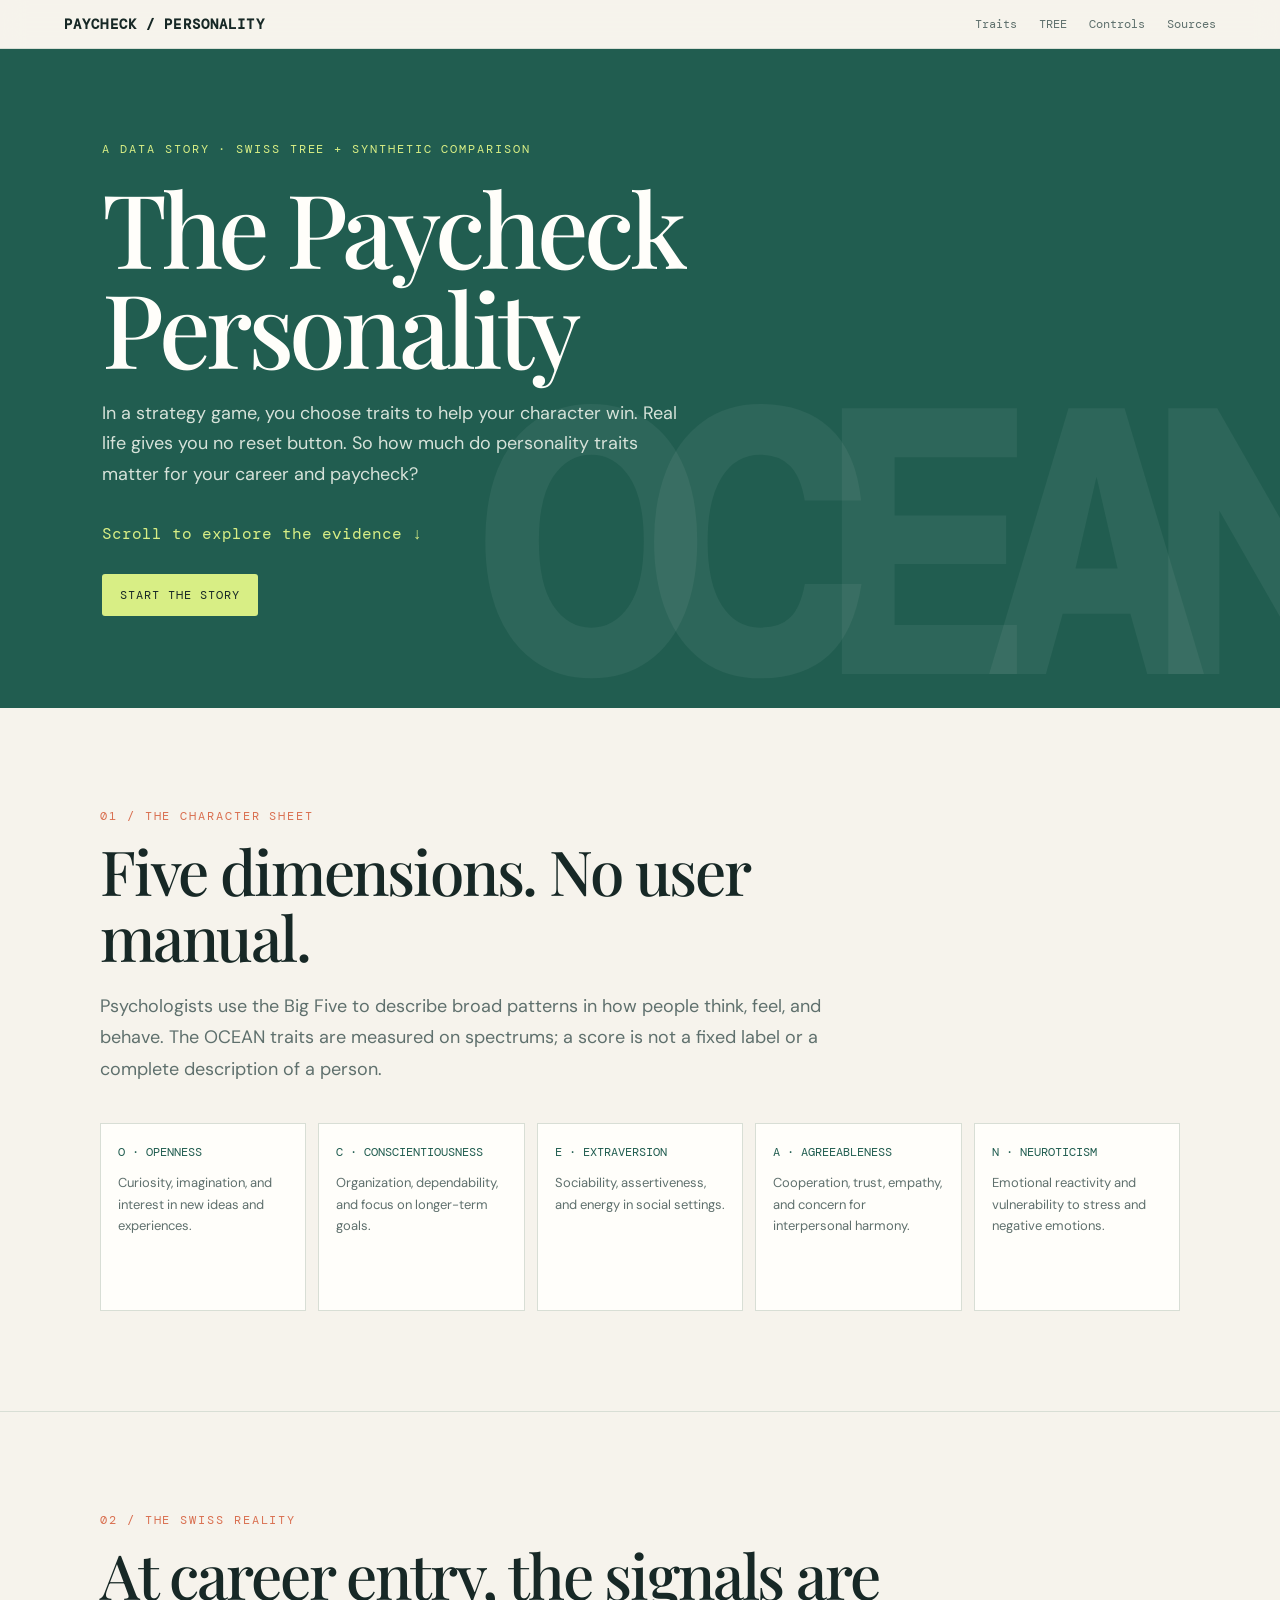
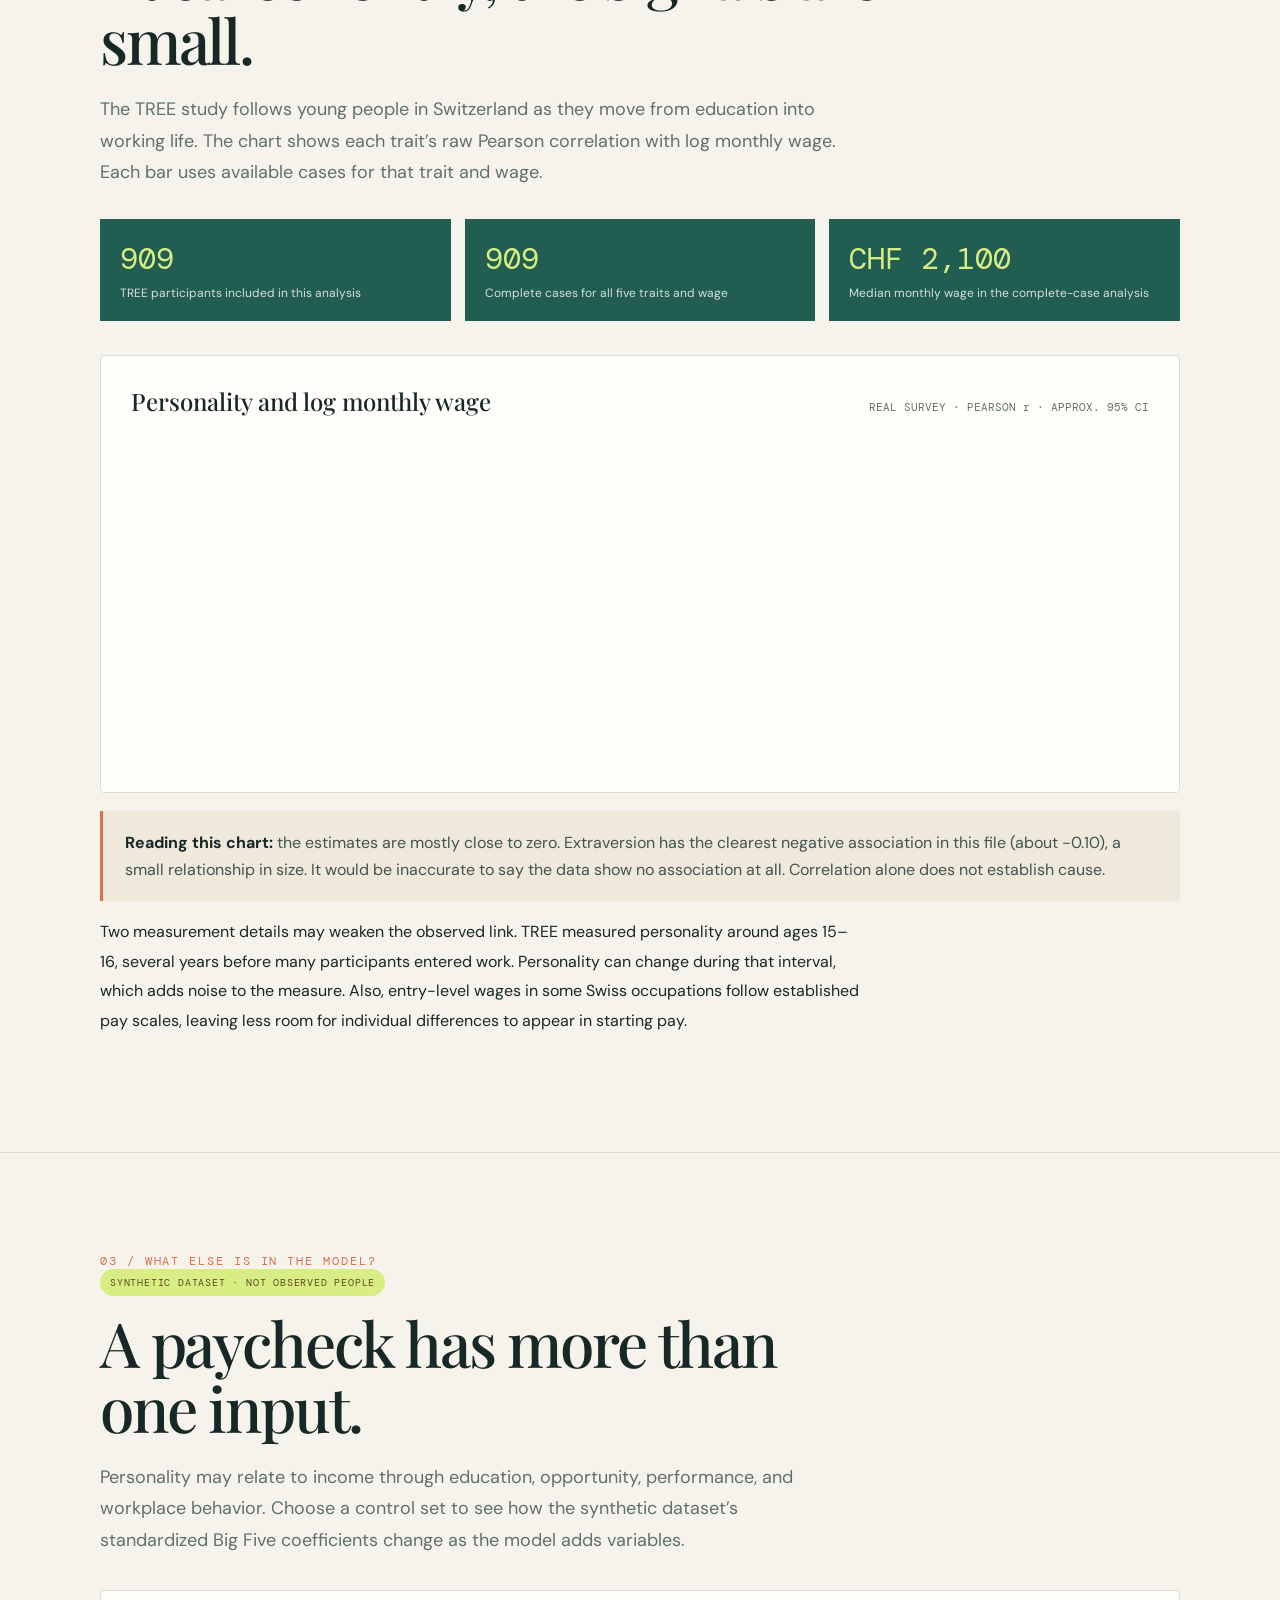
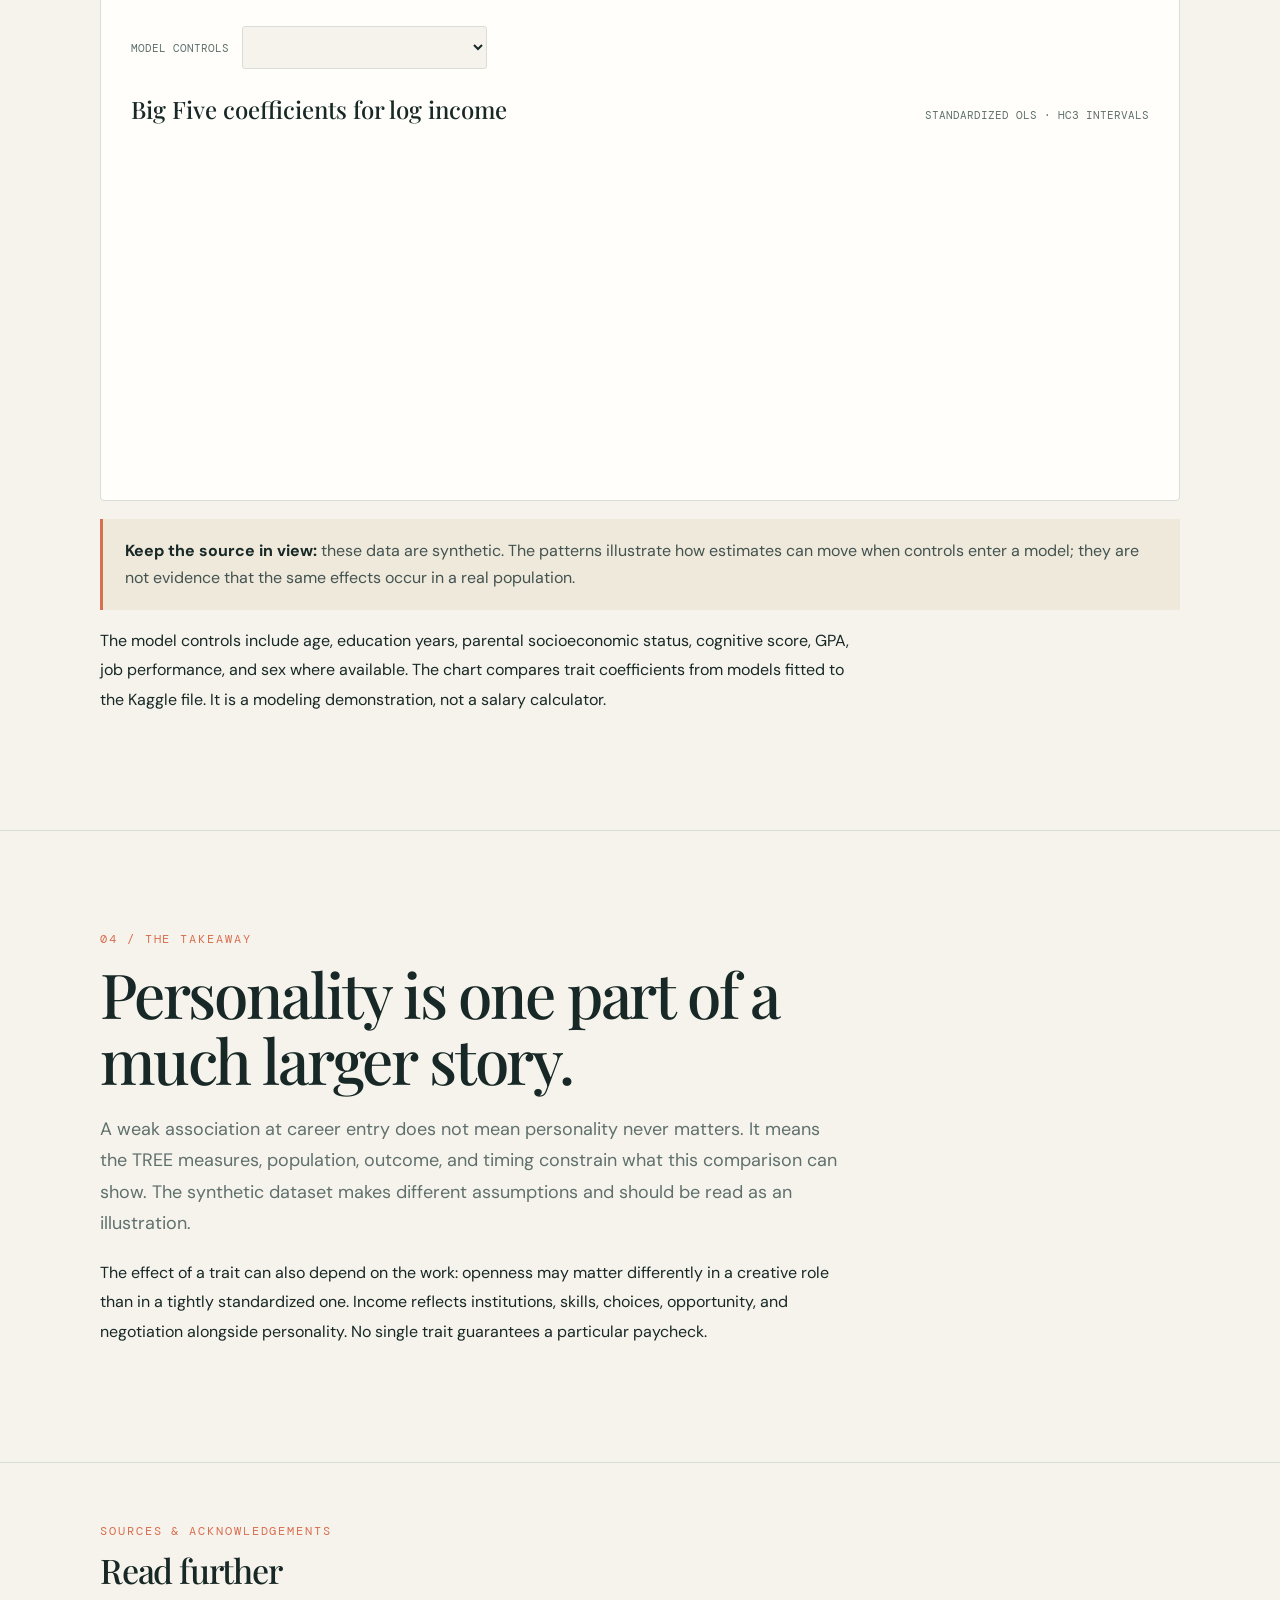
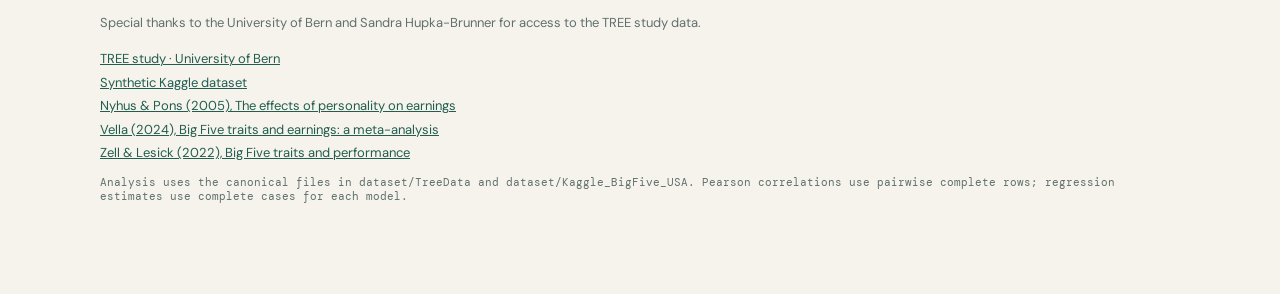
==== docs/index.html @ fb1b4fb0 "Add Quarto GitHub Pages data story" ====
<!doctype html>
<html lang="en"><head><meta charset="utf-8"><meta name="viewport" content="width=device-width,initial-scale=1">
<meta name="description" content="An interactive story about personality and income using TREE and synthetic comparison data.">
<title>The Paycheck Personality</title>
<link rel="preconnect" href="https://fonts.googleapis.com"><link rel="preconnect" href="https://fonts.gstatic.com" crossorigin>
<link href="https://fonts.googleapis.com/css2?family=DM+Mono:wght@400;500&family=DM+Sans:wght@400;500;600;700&family=Playfair+Display:wght@500;600;700&display=swap" rel="stylesheet">
<link rel="stylesheet" href="styles.css"><script src="https://cdn.plot.ly/plotly-3.0.1.min.js"></script>
</head><body>
<nav class="topbar" aria-label="Story navigation">
  <a class="brand" href="#top" style="color:inherit;text-decoration:none">Paycheck / Personality</a>
  <div class="nav"><a href="#traits">Traits</a><a href="#tree">TREE</a><a href="#controls">Controls</a><a href="#sources">Sources</a></div>
</nav>

<header class="hero" id="top">
  <div class="hero-inner">
    <div class="eyebrow">A data story · Swiss TREE + synthetic comparison</div>
    <h1>The Paycheck Personality</h1>
    <p>In a strategy game, you choose traits to help your character win. Real life gives you no reset button. So how much do personality traits matter for your career and paycheck?</p>
    <div class="prompt">Scroll to explore the evidence ↓</div>
    <a class="hero-link" href="#traits">Start the story</a>
  </div>
</header>

<div class="story-sections">
<section id="traits">
  <div class="wrap">
    <div class="section-tag">01 / The character sheet</div>
    <h2>Five dimensions. No user manual.</h2>
    <p class="lede">Psychologists use the Big Five to describe broad patterns in how people think, feel, and behave. The OCEAN traits are measured on spectrums; a score is not a fixed label or a complete description of a person.</p>
    <div class="trait-grid">
      <article class="trait"><b>O · Openness</b><p>Curiosity, imagination, and interest in new ideas and experiences.</p></article>
      <article class="trait"><b>C · Conscientiousness</b><p>Organization, dependability, and focus on longer-term goals.</p></article>
      <article class="trait"><b>E · Extraversion</b><p>Sociability, assertiveness, and energy in social settings.</p></article>
      <article class="trait"><b>A · Agreeableness</b><p>Cooperation, trust, empathy, and concern for interpersonal harmony.</p></article>
      <article class="trait"><b>N · Neuroticism</b><p>Emotional reactivity and vulnerability to stress and negative emotions.</p></article>
    </div>
  </div>
</section>

<section id="tree">
  <div class="wrap">
    <div class="section-tag">02 / The Swiss reality</div>
    <h2>At career entry, the signals are small.</h2>
    <p class="lede">The TREE study follows young people in Switzerland as they move from education into working life. The chart shows each trait’s raw Pearson correlation with log monthly wage. Each bar uses available cases for that trait and wage.</p>
    <div class="stats">
      <div class="stat"><div class="number" id="tree-n">—</div><div class="label">TREE participants included in this analysis</div></div>
      <div class="stat"><div class="number" id="tree-complete">—</div><div class="label">Complete cases for all five traits and wage</div></div>
      <div class="stat"><div class="number" id="tree-median">—</div><div class="label">Median monthly wage in the complete-case analysis</div></div>
    </div>
    <div class="chart-card">
      <div class="chart-title"><h3>Personality and log monthly wage</h3><span>REAL SURVEY · PEARSON r · APPROX. 95% CI</span></div>
      <div id="tree-chart" class="chart" role="img" aria-label="Bar chart of TREE trait correlations with log monthly wage"></div>
    </div>
    <div id="tree-table" class="table-wrap"></div>
    <div class="note"><strong>Reading this chart:</strong> the estimates are mostly close to zero. Extraversion has the clearest negative association in this file (about −0.10), a small relationship in size. It would be inaccurate to say the data show no association at all. Correlation alone does not establish cause.</div>
    <p class="prose">Two measurement details may weaken the observed link. TREE measured personality around ages 15–16, several years before many participants entered work. Personality can change during that interval, which adds noise to the measure. Also, entry-level wages in some Swiss occupations follow established pay scales, leaving less room for individual differences to appear in starting pay.</p>
  </div>
</section>

<section id="controls">
  <div class="wrap">
    <div class="section-tag">03 / What else is in the model?</div>
    <span class="dataset-pill">Synthetic dataset · not observed people</span>
    <h2>A paycheck has more than one input.</h2>
    <p class="lede">Personality may relate to income through education, opportunity, performance, and workplace behavior. Choose a control set to see how the synthetic dataset’s standardized Big Five coefficients change as the model adds variables.</p>
    <div class="chart-card">
      <div class="control-row"><label for="model-select">Model controls</label><select id="model-select" aria-label="Select regression control set"></select><span id="model-n" class="source-note"></span></div>
      <div class="chart-title"><h3>Big Five coefficients for log income</h3><span>STANDARDIZED OLS · HC3 INTERVALS</span></div>
      <div id="kaggle-chart" class="chart" role="img" aria-label="Interactive coefficient chart for synthetic income regression"></div>
      <div id="model-table" class="table-wrap"></div>
    </div>
    <div class="note"><strong>Keep the source in view:</strong> these data are synthetic. The patterns illustrate how estimates can move when controls enter a model; they are not evidence that the same effects occur in a real population.</div>
    <p class="prose">The model controls include age, education years, parental socioeconomic status, cognitive score, GPA, job performance, and sex where available. The chart compares trait coefficients from models fitted to the Kaggle file. It is a modeling demonstration, not a salary calculator.</p>
  </div>
</section>

<section id="takeaway">
  <div class="wrap">
    <div class="section-tag">04 / The takeaway</div>
    <h2>Personality is one part of a much larger story.</h2>
    <p class="lede">A weak association at career entry does not mean personality never matters. It means the TREE measures, population, outcome, and timing constrain what this comparison can show. The synthetic dataset makes different assumptions and should be read as an illustration.</p>
    <p class="prose">The effect of a trait can also depend on the work: openness may matter differently in a creative role than in a tightly standardized one. Income reflects institutions, skills, choices, opportunity, and negotiation alongside personality. No single trait guarantees a particular paycheck.</p>
  </div>
</section>
</div>

<footer class="foot" id="sources">
  <div class="wrap">
    <div class="section-tag">Sources & acknowledgements</div>
    <h2>Read further</h2>
    <p>Special thanks to the University of Bern and Sandra Hupka-Brunner for access to the TREE study data.</p>
    <a href="https://www.tree.unibe.ch/index_eng.html">TREE study · University of Bern</a>
    <a href="https://www.kaggle.com/datasets/sergionefedov/big-five-personality-and-life-outcomes">Synthetic Kaggle dataset</a>
    <a href="https://doi.org/10.1016/j.joep.2004.07.001">Nyhus & Pons (2005), The effects of personality on earnings</a>
    <a href="https://doi.org/10.1111/boer.12437">Vella (2024), Big Five traits and earnings: a meta-analysis</a>
    <a href="https://doi.org/10.1111/jopy.12683">Zell & Lesick (2022), Big Five traits and performance</a>
    <p class="source-note">Analysis uses the canonical files in dataset/TreeData and dataset/Kaggle_BigFive_USA. Pearson correlations use pairwise complete rows; regression estimates use complete cases for each model.</p>
  </div>
</footer>

<script src="data.js"></script>
<script>
const palette = { ink: '#172826', muted: '#5f706d', green: '#215d50', coral: '#d96f50', paper: '#fffefa', line: '#d8ded5' };
const baseLayout = { paper_bgcolor: palette.paper, plot_bgcolor: palette.paper, font: { family: 'DM Sans, sans-serif', color: palette.ink }, margin: { l: 56, r: 20, t: 15, b: 76 }, xaxis: { tickangle: -18, automargin: true, gridcolor: '#edf0e9' }, yaxis: { zeroline: true, zerolinecolor: palette.ink, gridcolor: '#edf0e9' }, showlegend: false };
document.getElementById('tree-n').textContent = STORY_DATA.tree.n.toLocaleString();
document.getElementById('tree-complete').textContent = STORY_DATA.tree.complete_n.toLocaleString();
document.getElementById('tree-median').textContent = 'CHF ' + STORY_DATA.tree.median_monthly.toLocaleString(undefined, { maximumFractionDigits: 0 });
Plotly.newPlot('tree-chart', [{ type: 'bar', x: STORY_DATA.tree.correlations.map(d => d.trait), y: STORY_DATA.tree.correlations.map(d => d.r), marker: { color: STORY_DATA.tree.correlations.map(d => d.r >= 0 ? palette.green : palette.coral) }, error_y: { type: 'data', array: STORY_DATA.tree.correlations.map(d => d.ci), visible: true, color: palette.muted }, customdata: STORY_DATA.tree.correlations.map(d => [d.p, d.n]), hovertemplate: '<b>%{x}</b><br>Pearson r: %{y:.3f}<br>p-value: %{customdata[0]:.3g}<br>n: %{customdata[1]}<extra></extra>' }], { ...baseLayout, yaxis: { ...baseLayout.yaxis, title: 'Pearson r with log monthly wage' } }, { responsive: true, displayModeBar: false });
document.getElementById('tree-table').innerHTML = '<table><thead><tr><th>Trait</th><th>Pearson r</th><th>p-value</th><th>n</th></tr></thead><tbody>' + STORY_DATA.tree.correlations.map(d => `<tr><td>${d.trait}</td><td>${d.r.toFixed(3)}</td><td>${d.p < .001 ? '&lt; .001' : d.p.toFixed(3)}</td><td>${d.n.toLocaleString()}</td></tr>`).join('') + '</tbody></table>';
const select = document.getElementById('model-select');
Object.entries(STORY_DATA.models).forEach(([key, model]) => { const option = document.createElement('option'); option.value = key; option.textContent = model.label; select.appendChild(option); });
function showModel(key) {
  const model = STORY_DATA.models[key];
  const data = [{ type: 'bar', x: model.rows.map(d => d.trait), y: model.rows.map(d => d.beta), marker: { color: model.rows.map(d => d.beta >= 0 ? palette.green : palette.coral) }, error_y: { type: 'data', array: model.rows.map(d => 1.96 * d.se), visible: true, color: palette.muted }, customdata: model.rows.map(d => [d.p]), hovertemplate: '<b>%{x}</b><br>Standardized beta: %{y:.3f}<br>95% CI half-width: %{error_y.array:.3f}<br>p-value: %{customdata[0]:.3g}<extra></extra>' }];
  Plotly.react('kaggle-chart', data, { ...baseLayout, yaxis: { ...baseLayout.yaxis, title: 'Standardized coefficient (95% CI)' } }, { responsive: true, displayModeBar: false });
  document.getElementById('model-n').textContent = model.n.toLocaleString() + ' rows · ' + model.controls_label;
  document.getElementById('model-table').innerHTML = '<table><thead><tr><th>Trait</th><th>Std. beta</th><th>95% CI</th><th>p-value</th></tr></thead><tbody>' + model.rows.map(d => `<tr><td>${d.trait}</td><td>${d.beta.toFixed(3)}</td><td>${(d.beta-1.96*d.se).toFixed(3)} to ${(d.beta+1.96*d.se).toFixed(3)}</td><td>${d.p < .001 ? '&lt; .001' : d.p.toFixed(3)}</td></tr>`).join('') + '</tbody></table>';
}
select.addEventListener('change', () => showModel(select.value));
showModel(select.value);
</script>

</body></html>
---- docs/styles.css ----
:root {
  --paper: #f6f3ec;
  --ink: #172826;
  --muted: #5f706d;
  --line: #d8ded5;
  --green: #215d50;
  --lime: #d8ee85;
  --coral: #d96f50;
  --white: #fffefa;
}
* { box-sizing: border-box; }
html { scroll-behavior: smooth; }
body { margin: 0; background: var(--paper); color: var(--ink); font-family: "DM Sans", sans-serif; }
a { color: var(--green); }
.topbar { position: sticky; top: 0; z-index: 20; display: flex; justify-content: space-between; align-items: center; padding: 15px max(5vw, calc((100vw - 1180px)/2)); background: rgba(246,243,236,.92); border-bottom: 1px solid var(--line); backdrop-filter: blur(12px); }
.brand { font: 600 14px "DM Mono", monospace; letter-spacing: .08em; text-transform: uppercase; }
.nav { display: flex; gap: 22px; font: 12px "DM Mono", monospace; }
.nav a { color: var(--muted); text-decoration: none; }
.nav a:hover { color: var(--coral); }
.hero { min-height: 640px; display: grid; align-items: center; position: relative; overflow: hidden; color: var(--white); background: var(--green); padding: 92px max(8vw, calc((100vw - 1180px)/2)); }
.hero::after { content: "OCEAN"; position: absolute; right: -3vw; bottom: -6vw; color: rgba(255,255,255,.055); font: 700 clamp(140px, 28vw, 390px) "DM Mono", monospace; letter-spacing: -.13em; }
.hero-inner { max-width: 790px; position: relative; z-index: 1; }
.eyebrow, .section-tag { font: 12px "DM Mono", monospace; letter-spacing: .16em; text-transform: uppercase; }
.eyebrow { color: var(--lime); }
h1, h2, h3 { font-family: "Playfair Display", Georgia, serif; font-weight: 500; }
h1 { max-width: 780px; margin: 20px 0; font-size: clamp(54px, 8vw, 104px); line-height: .98; letter-spacing: -.045em; }
.hero p { max-width: 590px; color: #d6e2d9; font-size: 18px; line-height: 1.7; }
.hero .prompt { margin-top: 34px; color: var(--lime); font: 16px "DM Mono", monospace; }
.hero-link { display: inline-block; margin-top: 30px; padding: 13px 18px; color: var(--ink); background: var(--lime); text-decoration: none; border-radius: 3px; font: 12px "DM Mono", monospace; text-transform: uppercase; letter-spacing: .08em; }
.wrap { width: min(1080px, 88vw); margin: auto; }
section { padding: 100px 0; border-bottom: 1px solid var(--line); scroll-margin-top: 66px; }
.section-tag { color: var(--coral); }
h2 { max-width: 780px; margin: 14px 0 22px; font-size: clamp(38px, 5vw, 62px); line-height: 1.05; letter-spacing: -.035em; }
.lede { max-width: 740px; color: var(--muted); font-size: 18px; line-height: 1.75; }
.prose { max-width: 760px; font-size: 16px; line-height: 1.85; }
.trait-grid { display: grid; grid-template-columns: repeat(5,1fr); gap: 12px; margin-top: 38px; }
.trait { min-height: 188px; background: var(--white); border: 1px solid var(--line); padding: 20px 17px; }
.trait b { display: block; margin: 0 0 12px; color: var(--green); font: 12px "DM Mono",monospace; text-transform: uppercase; }
.trait p { margin: 0; color: var(--muted); font-size: 13px; line-height: 1.65; }
.chart-card { margin-top: 34px; padding: 20px; background: var(--white); border: 1px solid var(--line); border-radius: 4px; }
.chart-title { display: flex; justify-content: space-between; align-items: baseline; gap: 20px; padding: 4px 10px 0; }
.chart-title h3 { margin: 5px 0; font-size: 24px; }
.chart-title span, .source-note { color: var(--muted); font: 11px "DM Mono", monospace; }
.chart { min-height: 350px; width: 100%; }
.note { margin-top: 18px; padding: 18px 22px; border-left: 3px solid var(--coral); background: #efe9dc; color: #43534f; line-height: 1.7; }
.note strong { color: var(--ink); }
.stats { display: grid; grid-template-columns: repeat(3,1fr); gap: 14px; margin: 30px 0; }
.stat { padding: 20px; background: var(--green); color: var(--white); }
.stat .number { font: 30px "DM Mono",monospace; color: var(--lime); }
.stat .label { margin-top: 7px; color: #d6e2d9; font-size: 12px; }
.control-row { display: flex; flex-wrap: wrap; align-items: center; gap: 13px; padding: 15px 10px; }
.control-row label { color: var(--muted); font: 11px "DM Mono",monospace; text-transform: uppercase; }
select { min-width: 245px; border: 1px solid var(--line); border-radius: 3px; padding: 11px 13px; color: var(--ink); background: var(--paper); font: 13px "DM Sans",sans-serif; }
.dataset-pill { display: inline-flex; padding: 7px 10px; border-radius: 20px; color: #5c491a; background: var(--lime); font: 10px "DM Mono",monospace; letter-spacing: .08em; text-transform: uppercase; }
.table-wrap { overflow-x: auto; }
.table-wrap table { width: 100%; margin: 16px 0 4px; border-collapse: collapse; font-size: 13px; text-align: left; }
.table-wrap th { color: var(--muted); font: 10px "DM Mono",monospace; letter-spacing: .08em; text-transform: uppercase; }
.table-wrap td, .table-wrap th { padding: 11px 13px; border-bottom: 1px solid var(--line); }
.table-wrap td:not(:first-child) { font-family: "DM Mono",monospace; font-size: 12px; }
.table-wrap tr:last-child td { border-bottom: 0; }
.foot { padding: 60px 0 80px; color: var(--muted); font-size: 13px; line-height: 1.8; }
.foot h2 { color: var(--ink); font-size: 34px; }
.foot a { display: block; width: fit-content; }
@media (max-width: 760px) { .nav { gap: 10px; font-size: 10px; } .brand { font-size: 11px; } .trait-grid { grid-template-columns: repeat(2,1fr); } .trait:last-child { grid-column: span 2; } .hero { min-height: 570px; padding-top: 70px; padding-bottom: 70px; } section { padding: 72px 0; } .stats { grid-template-columns: 1fr; } .chart-card { padding: 10px; } }
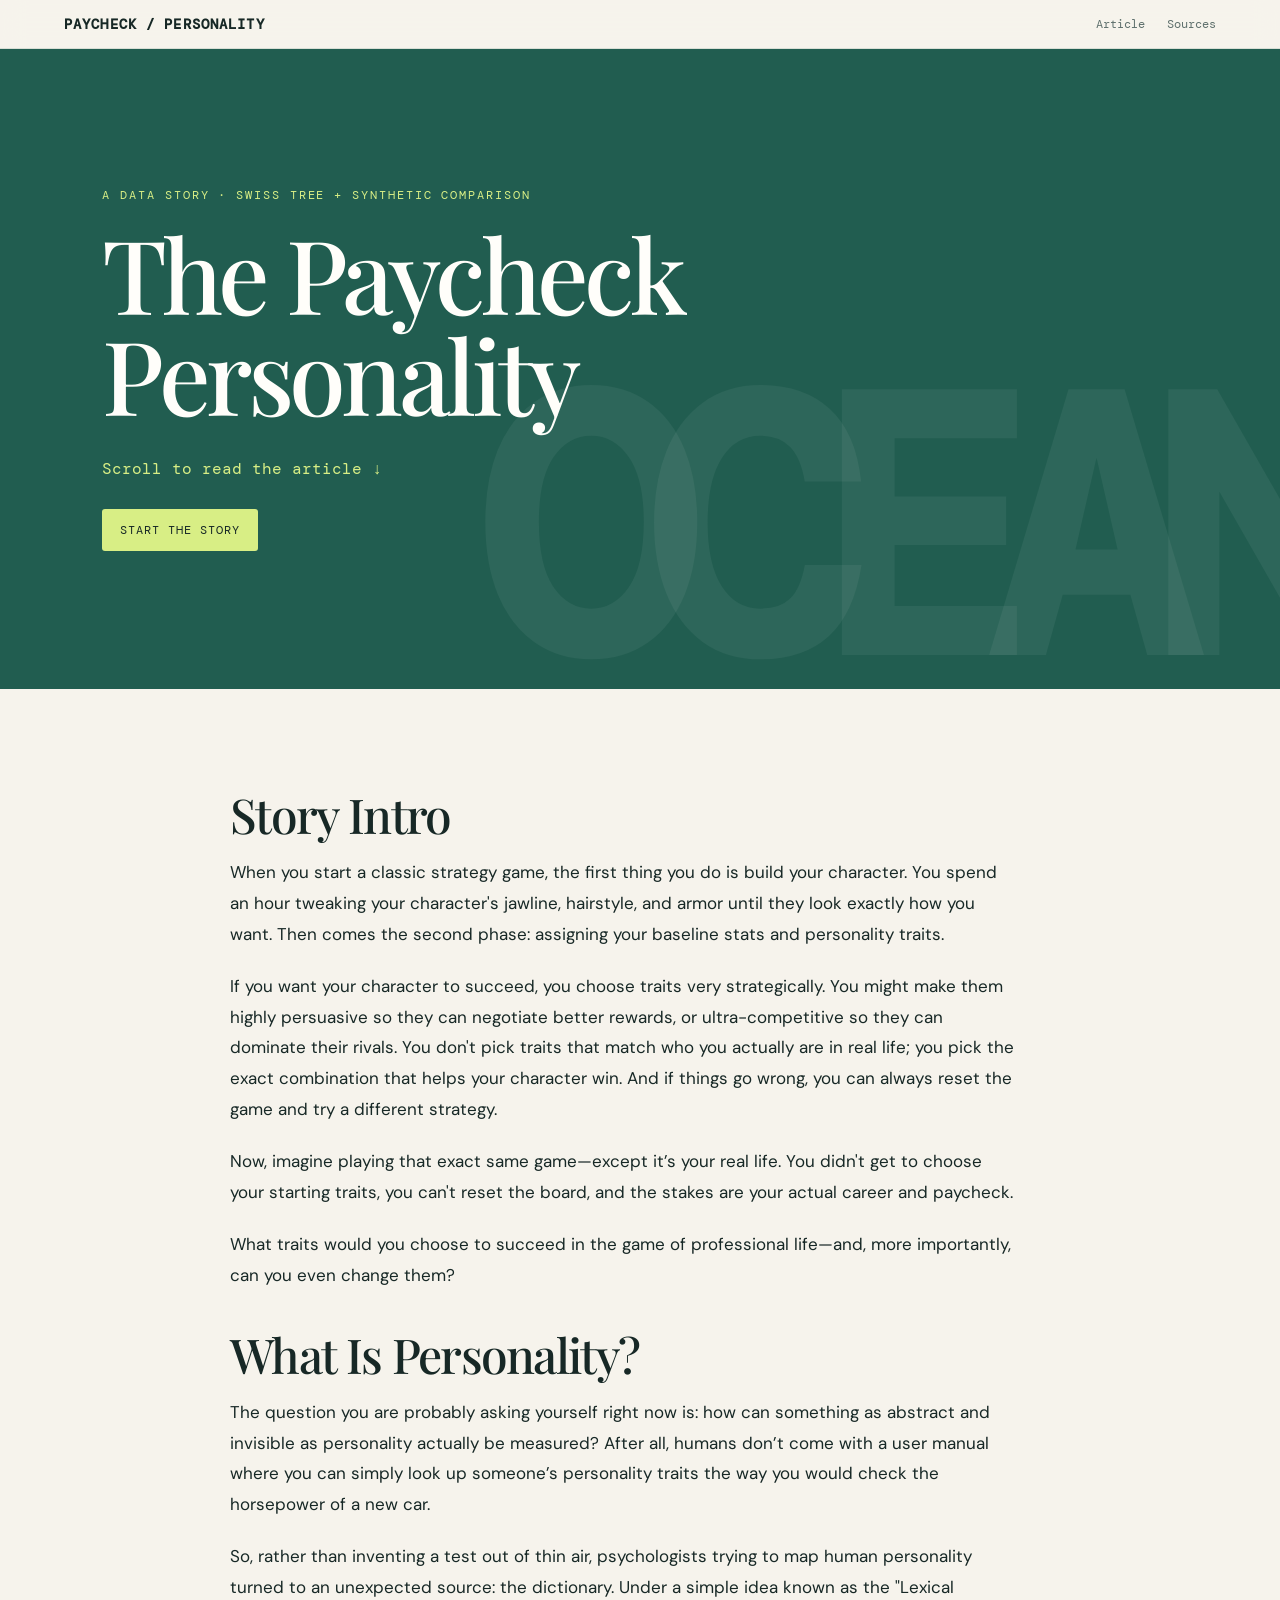
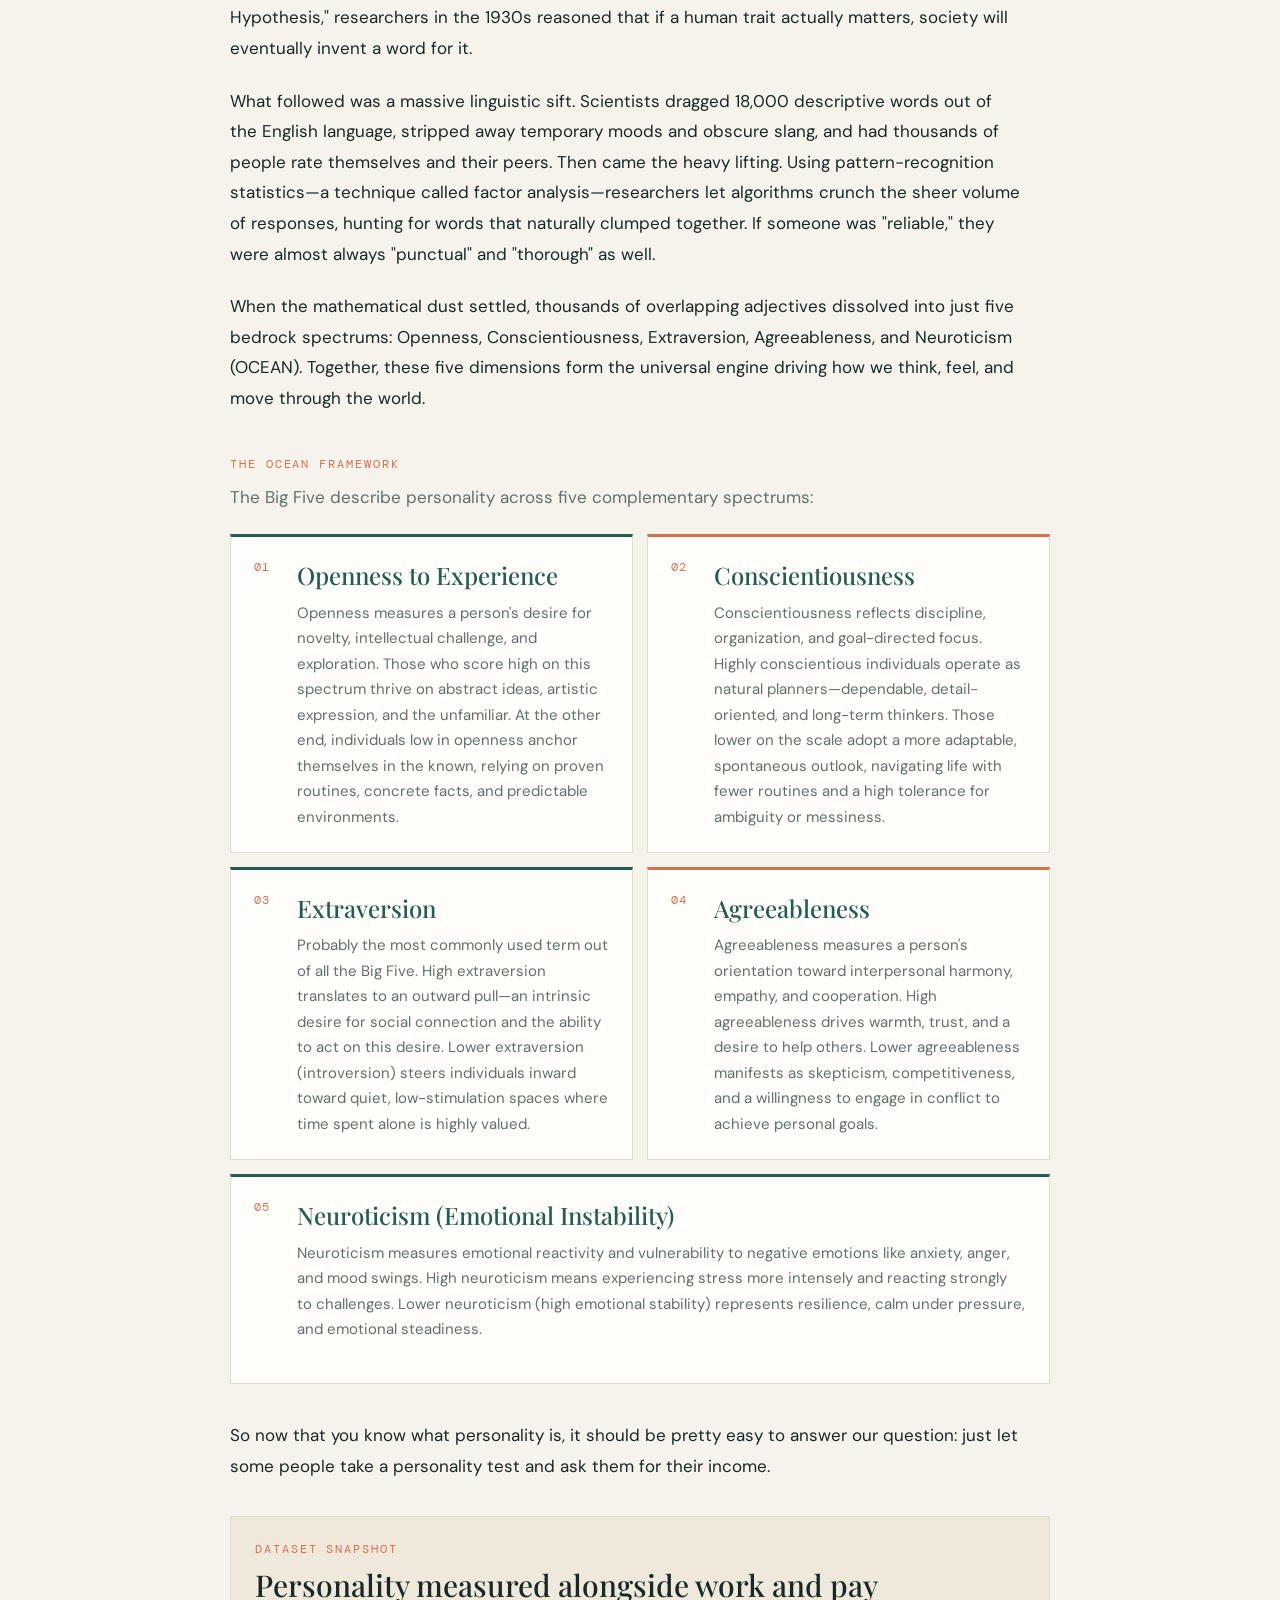
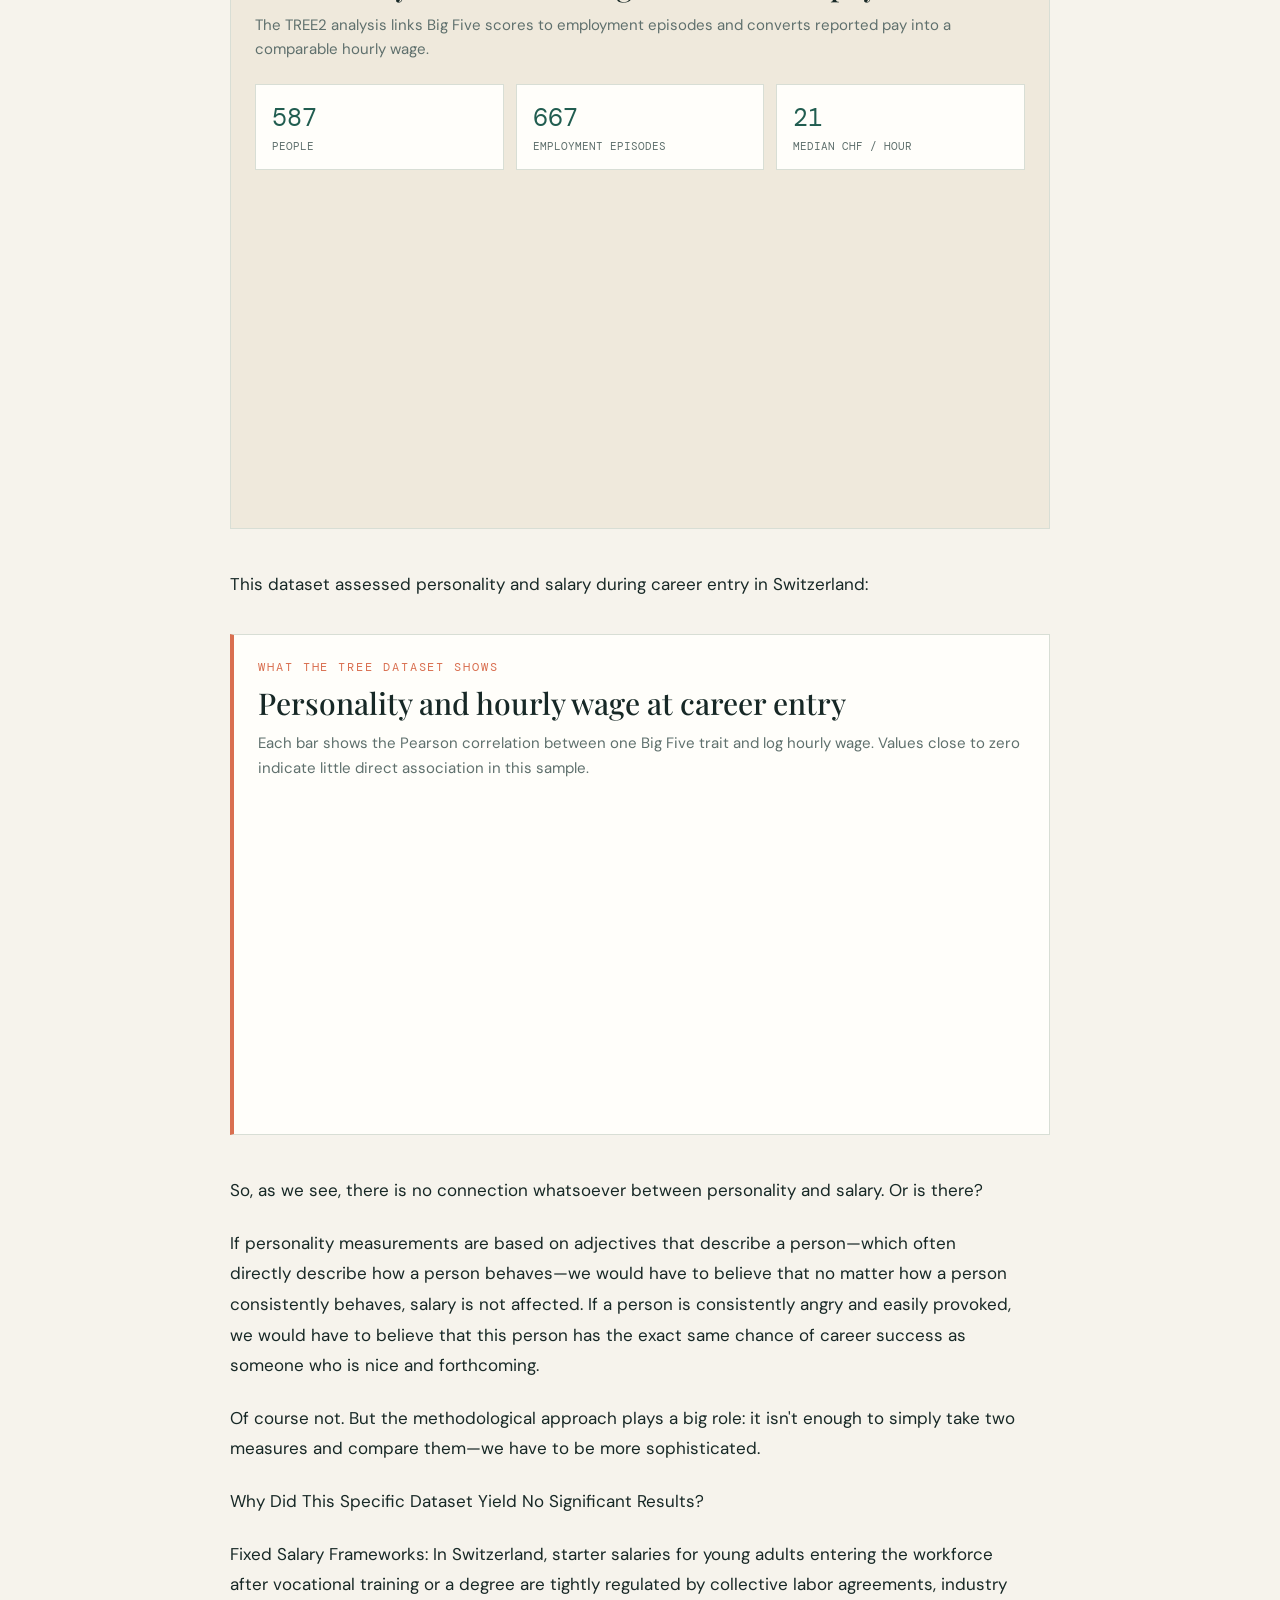
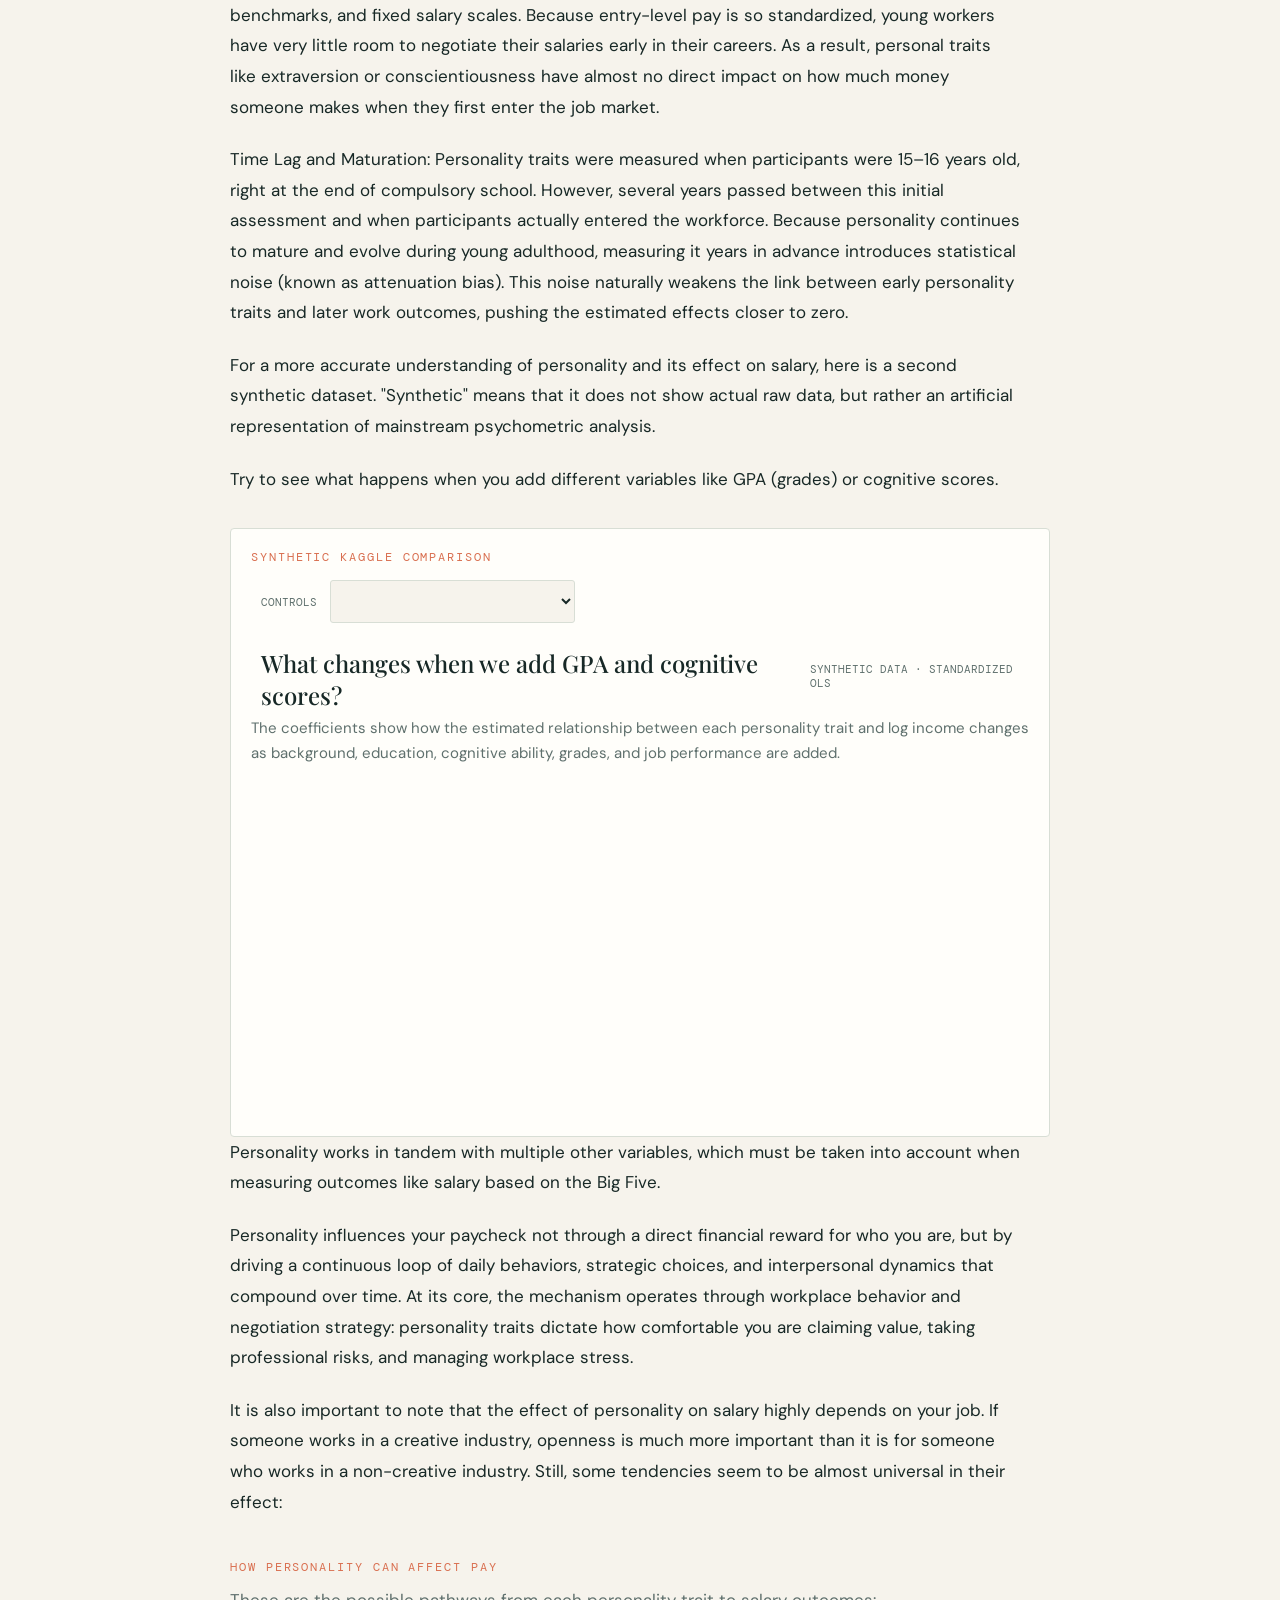
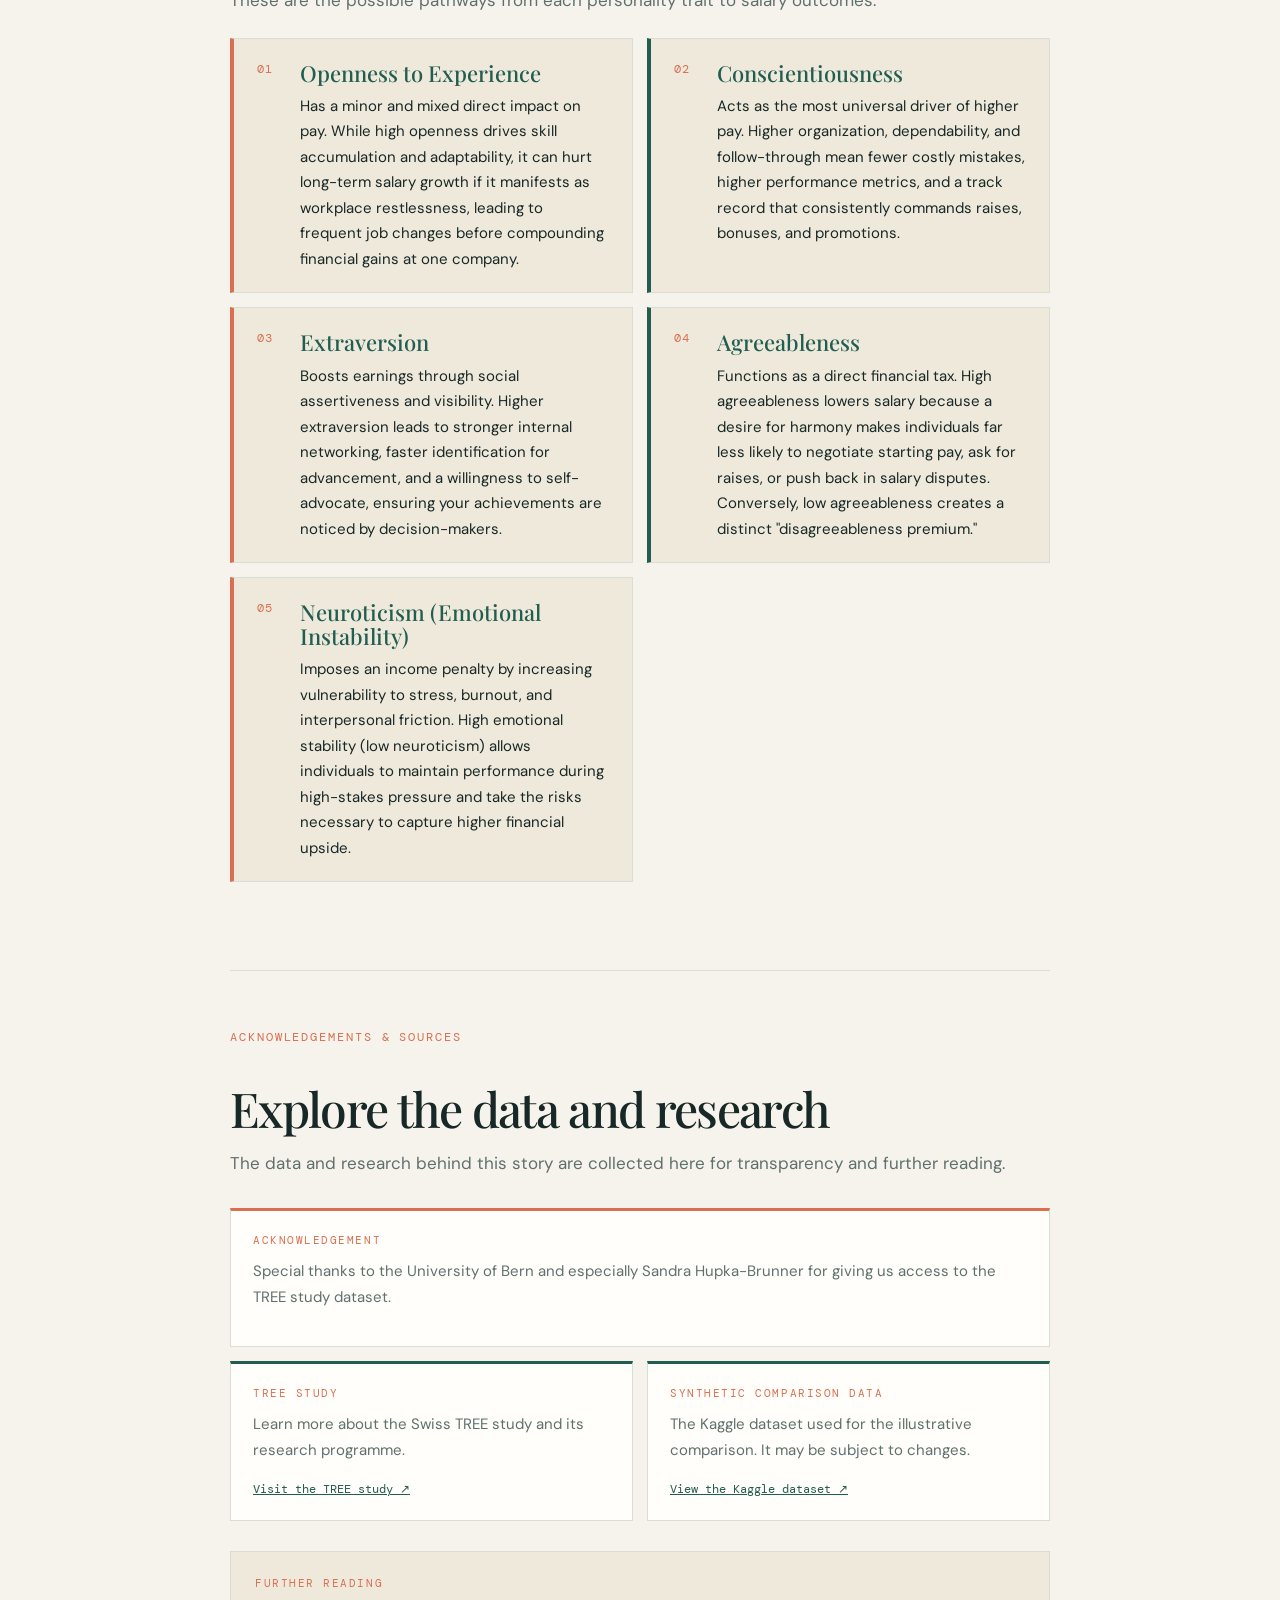
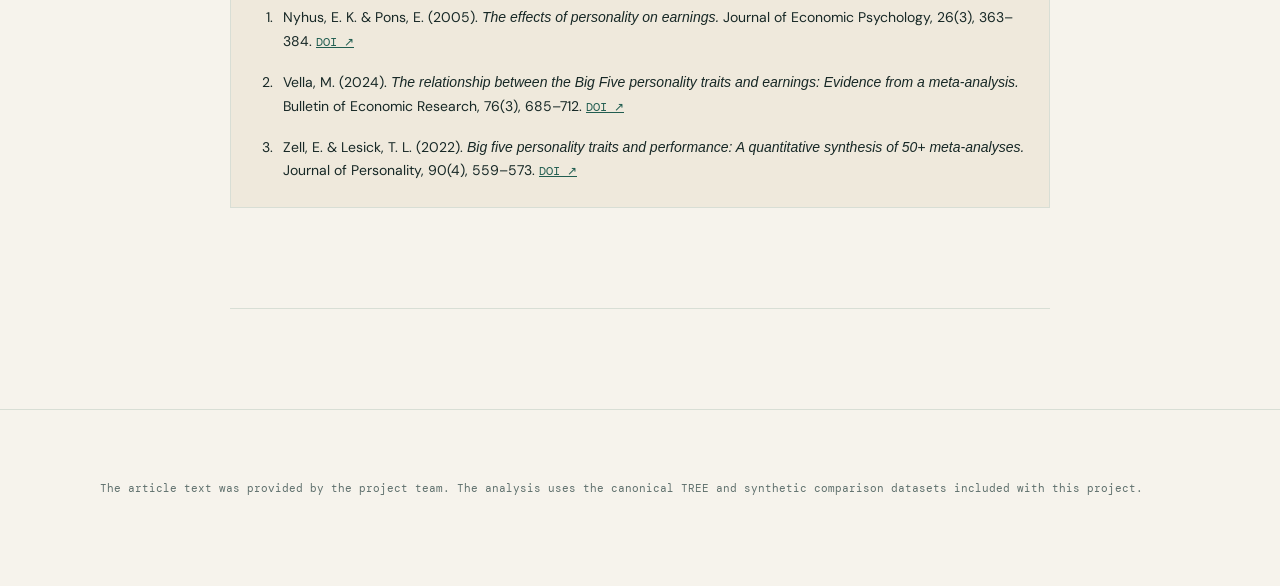
==== commit 0bcf9d48: "Final_article" ====
--- a/docs/index.html
+++ b/docs/index.html
@@ -8,113 +8,78 @@
 </head><body>
 <nav class="topbar" aria-label="Story navigation">
   <a class="brand" href="#top" style="color:inherit;text-decoration:none">Paycheck / Personality</a>
-  <div class="nav"><a href="#traits">Traits</a><a href="#tree">TREE</a><a href="#controls">Controls</a><a href="#sources">Sources</a></div>
+  <div class="nav"><a href="#article">Article</a><a href="#sources">Sources</a></div>
 </nav>
 
 <header class="hero" id="top">
   <div class="hero-inner">
     <div class="eyebrow">A data story · Swiss TREE + synthetic comparison</div>
     <h1>The Paycheck Personality</h1>
-    <p>In a strategy game, you choose traits to help your character win. Real life gives you no reset button. So how much do personality traits matter for your career and paycheck?</p>
-    <div class="prompt">Scroll to explore the evidence ↓</div>
-    <a class="hero-link" href="#traits">Start the story</a>
+    <div class="prompt">Scroll to read the article ↓</div>
+    <a class="hero-link" href="#article">Start the story</a>
   </div>
 </header>
 
-<div class="story-sections">
-<section id="traits">
-  <div class="wrap">
-    <div class="section-tag">01 / The character sheet</div>
-    <h2>Five dimensions. No user manual.</h2>
-    <p class="lede">Psychologists use the Big Five to describe broad patterns in how people think, feel, and behave. The OCEAN traits are measured on spectrums; a score is not a fixed label or a complete description of a person.</p>
-    <div class="trait-grid">
-      <article class="trait"><b>O · Openness</b><p>Curiosity, imagination, and interest in new ideas and experiences.</p></article>
-      <article class="trait"><b>C · Conscientiousness</b><p>Organization, dependability, and focus on longer-term goals.</p></article>
-      <article class="trait"><b>E · Extraversion</b><p>Sociability, assertiveness, and energy in social settings.</p></article>
-      <article class="trait"><b>A · Agreeableness</b><p>Cooperation, trust, empathy, and concern for interpersonal harmony.</p></article>
-      <article class="trait"><b>N · Neuroticism</b><p>Emotional reactivity and vulnerability to stress and negative emotions.</p></article>
-    </div>
+<main>
+<section id="article">
+  <div class="wrap teammate-copy">
+    <h2>Story Intro</h2>
+<p>When you start a classic strategy game, the first thing you do is build your character. You spend an hour tweaking your character&#x27;s jawline, hairstyle, and armor until they look exactly how you want. Then comes the second phase: assigning your baseline stats and personality traits.</p>
+<p>If you want your character to succeed, you choose traits very strategically. You might make them highly persuasive so they can negotiate better rewards, or ultra-competitive so they can dominate their rivals. You don&#x27;t pick traits that match who you actually are in real life; you pick the exact combination that helps your character win. And if things go wrong, you can always reset the game and try a different strategy.</p>
+<p>Now, imagine playing that exact same game—except it’s your real life. You didn&#x27;t get to choose your starting traits, you can&#x27;t reset the board, and the stakes are your actual career and paycheck.</p>
+<p>What traits would you choose to succeed in the game of professional life—and, more importantly, can you even change them?</p>
+<h2>What Is Personality?</h2>
+<p>The question you are probably asking yourself right now is: how can something as abstract and invisible as personality actually be measured? After all, humans don’t come with a user manual where you can simply look up someone’s personality traits the way you would check the horsepower of a new car.</p>
+<p>So, rather than inventing a test out of thin air, psychologists trying to map human personality turned to an unexpected source: the dictionary. Under a simple idea known as the &quot;Lexical Hypothesis,&quot; researchers in the 1930s reasoned that if a human trait actually matters, society will eventually invent a word for it.</p>
+<p>What followed was a massive linguistic sift. Scientists dragged 18,000 descriptive words out of the English language, stripped away temporary moods and obscure slang, and had thousands of people rate themselves and their peers. Then came the heavy lifting. Using pattern-recognition statistics—a technique called factor analysis—researchers let algorithms crunch the sheer volume of responses, hunting for words that naturally clumped together. If someone was &quot;reliable,&quot; they were almost always &quot;punctual&quot; and &quot;thorough&quot; as well.</p>
+<p>When the mathematical dust settled, thousands of overlapping adjectives dissolved into just five bedrock spectrums: Openness, Conscientiousness, Extraversion, Agreeableness, and Neuroticism (OCEAN). Together, these five dimensions form the universal engine driving how we think, feel, and move through the world.</p>
+<div class="trait-intro"><div class="section-tag">The OCEAN framework</div><p class="trait-intro-copy">The Big Five describe personality across five complementary spectrums:</p></div><ol class="trait-list"><li class="trait-card"><div class="trait-number">01</div><h3>Openness to Experience</h3><p>Openness measures a person&#x27;s desire for novelty, intellectual challenge, and exploration. Those who score high on this spectrum thrive on abstract ideas, artistic expression, and the unfamiliar. At the other end, individuals low in openness anchor themselves in the known, relying on proven routines, concrete facts, and predictable environments.</p></li><li class="trait-card"><div class="trait-number">02</div><h3>Conscientiousness</h3><p>Conscientiousness reflects discipline, organization, and goal-directed focus. Highly conscientious individuals operate as natural planners—dependable, detail-oriented, and long-term thinkers. Those lower on the scale adopt a more adaptable, spontaneous outlook, navigating life with fewer routines and a high tolerance for ambiguity or messiness.</p></li><li class="trait-card"><div class="trait-number">03</div><h3>Extraversion</h3><p>Probably the most commonly used term out of all the Big Five. High extraversion translates to an outward pull—an intrinsic desire for social connection and the ability to act on this desire. Lower extraversion (introversion) steers individuals inward toward quiet, low-stimulation spaces where time spent alone is highly valued.</p></li><li class="trait-card"><div class="trait-number">04</div><h3>Agreeableness</h3><p>Agreeableness measures a person&#x27;s orientation toward interpersonal harmony, empathy, and cooperation. High agreeableness drives warmth, trust, and a desire to help others. Lower agreeableness manifests as skepticism, competitiveness, and a willingness to engage in conflict to achieve personal goals.</p></li><li class="trait-card"><div class="trait-number">05</div><h3>Neuroticism (Emotional Instability)</h3><p>Neuroticism measures emotional reactivity and vulnerability to negative emotions like anxiety, anger, and mood swings. High neuroticism means experiencing stress more intensely and reacting strongly to challenges. Lower neuroticism (high emotional stability) represents resilience, calm under pressure, and emotional steadiness.</p></li></ol>
+<p>So now that you know what personality is, it should be pretty easy to answer our question: just let some people take a personality test and ask them for their income.</p>
+<div class="dataset-overview"><div class="section-tag">Dataset snapshot</div><h3>Personality measured alongside work and pay</h3><p class="visualization-caption">The TREE2 analysis links Big Five scores to employment episodes and converts reported pay into a comparable hourly wage.</p><div class="dataset-metrics"><div><strong id="overview-people">—</strong><span>people</span></div><div><strong id="overview-episodes">—</strong><span>employment episodes</span></div><div><strong id="overview-wage">—</strong><span>median CHF / hour</span></div></div><div id="overview-wage-chart" class="inline-chart" role="img" aria-label="Distribution of hourly wages in the TREE dataset"></div></div>
+<p>This dataset assessed personality and salary during career entry in Switzerland:</p>
+<div class="inline-visualization"><div class="section-tag">What the TREE dataset shows</div><h3>Personality and hourly wage at career entry</h3><p class="visualization-caption">Each bar shows the Pearson correlation between one Big Five trait and log hourly wage. Values close to zero indicate little direct association in this sample.</p><div id="tree-inline-chart" class="inline-chart" role="img" aria-label="TREE dataset visualization of personality correlations with log hourly wage"></div><div id="tree-inline-table" class="table-wrap"></div></div>
+<p>So, as we see, there is no connection whatsoever between personality and salary. Or is there?</p>
+<p>If personality measurements are based on adjectives that describe a person—which often directly describe how a person behaves—we would have to believe that no matter how a person consistently behaves, salary is not affected. If a person is consistently angry and easily provoked, we would have to believe that this person has the exact same chance of career success as someone who is nice and forthcoming.</p>
+<p>Of course not. But the methodological approach plays a big role: it isn&#x27;t enough to simply take two measures and compare them—we have to be more sophisticated.</p>
+<p>Why Did This Specific Dataset Yield No Significant Results?</p>
+<p>Fixed Salary Frameworks: In Switzerland, starter salaries for young adults entering the workforce after vocational training or a degree are tightly regulated by collective labor agreements, industry benchmarks, and fixed salary scales. Because entry-level pay is so standardized, young workers have very little room to negotiate their salaries early in their careers. As a result, personal traits like extraversion or conscientiousness have almost no direct impact on how much money someone makes when they first enter the job market.</p>
+<p>Time Lag and Maturation: Personality traits were measured when participants were 15–16 years old, right at the end of compulsory school. However, several years passed between this initial assessment and when participants actually entered the workforce. Because personality continues to mature and evolve during young adulthood, measuring it years in advance introduces statistical noise (known as attenuation bias). This noise naturally weakens the link between early personality traits and later work outcomes, pushing the estimated effects closer to zero.</p>
+<p>For a more accurate understanding of personality and its effect on salary, here is a second synthetic dataset. &quot;Synthetic&quot; means that it does not show actual raw data, but rather an artificial representation of mainstream psychometric analysis.</p>
+<p>Try to see what happens when you add different variables like GPA (grades) or cognitive scores.</p>
+<div class="chart-card narrative-kaggle"><div class="section-tag">Synthetic Kaggle comparison</div><div class="control-row"><label for="kaggle-inline-select">Controls</label><select id="kaggle-inline-select" aria-label="Select synthetic regression controls"></select><span id="kaggle-inline-n" class="source-note"></span></div><div class="chart-title"><h3>What changes when we add GPA and cognitive scores?</h3><span>SYNTHETIC DATA · STANDARDIZED OLS</span></div><p class="visualization-caption">The coefficients show how the estimated relationship between each personality trait and log income changes as background, education, cognitive ability, grades, and job performance are added.</p><div id="kaggle-inline-chart" class="chart" role="img" aria-label="Synthetic Kaggle regression coefficients with selectable controls"></div><div id="kaggle-inline-table" class="table-wrap"></div></div>
+<p>Personality works in tandem with multiple other variables, which must be taken into account when measuring outcomes like salary based on the Big Five.</p>
+<p>Personality influences your paycheck not through a direct financial reward for who you are, but by driving a continuous loop of daily behaviors, strategic choices, and interpersonal dynamics that compound over time. At its core, the mechanism operates through workplace behavior and negotiation strategy: personality traits dictate how comfortable you are claiming value, taking professional risks, and managing workplace stress.</p>
+<p>It is also important to note that the effect of personality on salary highly depends on your job. If someone works in a creative industry, openness is much more important than it is for someone who works in a non-creative industry. Still, some tendencies seem to be almost universal in their effect:</p>
+<div class="salary-trait-intro"><div class="section-tag">How personality can affect pay</div><p class="trait-intro-copy">These are the possible pathways from each personality trait to salary outcomes:</p></div><ol class="trait-list salary-trait-list"><li class="salary-trait-card"><div class="trait-number">01</div><h3>Openness to Experience</h3><p>Has a minor and mixed direct impact on pay. While high openness drives skill accumulation and adaptability, it can hurt long-term salary growth if it manifests as workplace restlessness, leading to frequent job changes before compounding financial gains at one company.</p></li><li class="salary-trait-card"><div class="trait-number">02</div><h3>Conscientiousness</h3><p>Acts as the most universal driver of higher pay. Higher organization, dependability, and follow-through mean fewer costly mistakes, higher performance metrics, and a track record that consistently commands raises, bonuses, and promotions.</p></li><li class="salary-trait-card"><div class="trait-number">03</div><h3>Extraversion</h3><p>Boosts earnings through social assertiveness and visibility. Higher extraversion leads to stronger internal networking, faster identification for advancement, and a willingness to self-advocate, ensuring your achievements are noticed by decision-makers.</p></li><li class="salary-trait-card"><div class="trait-number">04</div><h3>Agreeableness</h3><p>Functions as a direct financial tax. High agreeableness lowers salary because a desire for harmony makes individuals far less likely to negotiate starting pay, ask for raises, or push back in salary disputes. Conversely, low agreeableness creates a distinct &quot;disagreeableness premium.&quot;</p></li><li class="salary-trait-card"><div class="trait-number">05</div><h3>Neuroticism (Emotional Instability)</h3><p>Imposes an income penalty by increasing vulnerability to stress, burnout, and interpersonal friction. High emotional stability (low neuroticism) allows individuals to maintain performance during high-stakes pressure and take the risks necessary to capture higher financial upside.</p></li></ol>
+<section class="article-sources" aria-labelledby="article-sources-title"><div class="section-tag">Acknowledgements & sources</div><h2 id="article-sources-title">Explore the data and research</h2><p class="sources-lede">The data and research behind this story are collected here for transparency and further reading.</p><div class="source-grid"><article class="source-card source-card-wide"><div class="source-card-label">Acknowledgement</div><p>Special thanks to the University of Bern and especially Sandra Hupka-Brunner for giving us access to the TREE study dataset.</p></article><article class="source-card"><div class="source-card-label">TREE study</div><p>Learn more about the Swiss TREE study and its research programme.</p><a href="https://www.tree.unibe.ch/index_eng.html" target="_blank" rel="noreferrer">Visit the TREE study ↗</a></article><article class="source-card"><div class="source-card-label">Synthetic comparison data</div><p>The Kaggle dataset used for the illustrative comparison. It may be subject to changes.</p><a href="https://www.kaggle.com/datasets/sergionefedov/big-five-personality-and-life-outcomes" target="_blank" rel="noreferrer">View the Kaggle dataset ↗</a></article></div><div class="reading-list"><div class="source-card-label">Further reading</div><ol><li><span>Nyhus, E. K. &amp; Pons, E. (2005). <em>The effects of personality on earnings.</em> Journal of Economic Psychology, 26(3), 363–384.</span> <a href="https://doi.org/10.1016/j.joep.2004.07.001" target="_blank" rel="noreferrer">DOI ↗</a></li><li><span>Vella, M. (2024). <em>The relationship between the Big Five personality traits and earnings: Evidence from a meta-analysis.</em> Bulletin of Economic Research, 76(3), 685–712.</span> <a href="https://doi.org/10.1111/boer.12437" target="_blank" rel="noreferrer">DOI ↗</a></li><li><span>Zell, E. &amp; Lesick, T. L. (2022). <em>Big five personality traits and performance: A quantitative synthesis of 50+ meta-analyses.</em> Journal of Personality, 90(4), 559–573.</span> <a href="https://doi.org/10.1111/jopy.12683" target="_blank" rel="noreferrer">DOI ↗</a></li></ol></div></section>
   </div>
 </section>
 
-<section id="tree">
-  <div class="wrap">
-    <div class="section-tag">02 / The Swiss reality</div>
-    <h2>At career entry, the signals are small.</h2>
-    <p class="lede">The TREE study follows young people in Switzerland as they move from education into working life. The chart shows each trait’s raw Pearson correlation with log monthly wage. Each bar uses available cases for that trait and wage.</p>
-    <div class="stats">
-      <div class="stat"><div class="number" id="tree-n">—</div><div class="label">TREE participants included in this analysis</div></div>
-      <div class="stat"><div class="number" id="tree-complete">—</div><div class="label">Complete cases for all five traits and wage</div></div>
-      <div class="stat"><div class="number" id="tree-median">—</div><div class="label">Median monthly wage in the complete-case analysis</div></div>
-    </div>
-    <div class="chart-card">
-      <div class="chart-title"><h3>Personality and log monthly wage</h3><span>REAL SURVEY · PEARSON r · APPROX. 95% CI</span></div>
-      <div id="tree-chart" class="chart" role="img" aria-label="Bar chart of TREE trait correlations with log monthly wage"></div>
-    </div>
-    <div id="tree-table" class="table-wrap"></div>
-    <div class="note"><strong>Reading this chart:</strong> the estimates are mostly close to zero. Extraversion has the clearest negative association in this file (about −0.10), a small relationship in size. It would be inaccurate to say the data show no association at all. Correlation alone does not establish cause.</div>
-    <p class="prose">Two measurement details may weaken the observed link. TREE measured personality around ages 15–16, several years before many participants entered work. Personality can change during that interval, which adds noise to the measure. Also, entry-level wages in some Swiss occupations follow established pay scales, leaving less room for individual differences to appear in starting pay.</p>
-  </div>
-</section>
-
-<section id="controls">
-  <div class="wrap">
-    <div class="section-tag">03 / What else is in the model?</div>
-    <span class="dataset-pill">Synthetic dataset · not observed people</span>
-    <h2>A paycheck has more than one input.</h2>
-    <p class="lede">Personality may relate to income through education, opportunity, performance, and workplace behavior. Choose a control set to see how the synthetic dataset’s standardized Big Five coefficients change as the model adds variables.</p>
-    <div class="chart-card">
-      <div class="control-row"><label for="model-select">Model controls</label><select id="model-select" aria-label="Select regression control set"></select><span id="model-n" class="source-note"></span></div>
-      <div class="chart-title"><h3>Big Five coefficients for log income</h3><span>STANDARDIZED OLS · HC3 INTERVALS</span></div>
-      <div id="kaggle-chart" class="chart" role="img" aria-label="Interactive coefficient chart for synthetic income regression"></div>
-      <div id="model-table" class="table-wrap"></div>
-    </div>
-    <div class="note"><strong>Keep the source in view:</strong> these data are synthetic. The patterns illustrate how estimates can move when controls enter a model; they are not evidence that the same effects occur in a real population.</div>
-    <p class="prose">The model controls include age, education years, parental socioeconomic status, cognitive score, GPA, job performance, and sex where available. The chart compares trait coefficients from models fitted to the Kaggle file. It is a modeling demonstration, not a salary calculator.</p>
-  </div>
-</section>
-
-<section id="takeaway">
-  <div class="wrap">
-    <div class="section-tag">04 / The takeaway</div>
-    <h2>Personality is one part of a much larger story.</h2>
-    <p class="lede">A weak association at career entry does not mean personality never matters. It means the TREE measures, population, outcome, and timing constrain what this comparison can show. The synthetic dataset makes different assumptions and should be read as an illustration.</p>
-    <p class="prose">The effect of a trait can also depend on the work: openness may matter differently in a creative role than in a tightly standardized one. Income reflects institutions, skills, choices, opportunity, and negotiation alongside personality. No single trait guarantees a particular paycheck.</p>
-  </div>
-</section>
-</div>
+</main>
 
 <footer class="foot" id="sources">
   <div class="wrap">
-    <div class="section-tag">Sources & acknowledgements</div>
-    <h2>Read further</h2>
-    <p>Special thanks to the University of Bern and Sandra Hupka-Brunner for access to the TREE study data.</p>
-    <a href="https://www.tree.unibe.ch/index_eng.html">TREE study · University of Bern</a>
-    <a href="https://www.kaggle.com/datasets/sergionefedov/big-five-personality-and-life-outcomes">Synthetic Kaggle dataset</a>
-    <a href="https://doi.org/10.1016/j.joep.2004.07.001">Nyhus & Pons (2005), The effects of personality on earnings</a>
-    <a href="https://doi.org/10.1111/boer.12437">Vella (2024), Big Five traits and earnings: a meta-analysis</a>
-    <a href="https://doi.org/10.1111/jopy.12683">Zell & Lesick (2022), Big Five traits and performance</a>
-    <p class="source-note">Analysis uses the canonical files in dataset/TreeData and dataset/Kaggle_BigFive_USA. Pearson correlations use pairwise complete rows; regression estimates use complete cases for each model.</p>
+    <p class="source-note">The article text was provided by the project team. The analysis uses the canonical TREE and synthetic comparison datasets included with this project.</p>
   </div>
 </footer>
 
 <script src="data.js"></script>
 <script>
-const palette = { ink: '#172826', muted: '#5f706d', green: '#215d50', coral: '#d96f50', paper: '#fffefa', line: '#d8ded5' };
+const palette = { ink: '#172826', muted: '#5f706d', green: '#215d50', coral: '#d96f50', paper: '#fffefa' };
 const baseLayout = { paper_bgcolor: palette.paper, plot_bgcolor: palette.paper, font: { family: 'DM Sans, sans-serif', color: palette.ink }, margin: { l: 56, r: 20, t: 15, b: 76 }, xaxis: { tickangle: -18, automargin: true, gridcolor: '#edf0e9' }, yaxis: { zeroline: true, zerolinecolor: palette.ink, gridcolor: '#edf0e9' }, showlegend: false };
-document.getElementById('tree-n').textContent = STORY_DATA.tree.n.toLocaleString();
-document.getElementById('tree-complete').textContent = STORY_DATA.tree.complete_n.toLocaleString();
-document.getElementById('tree-median').textContent = 'CHF ' + STORY_DATA.tree.median_monthly.toLocaleString(undefined, { maximumFractionDigits: 0 });
-Plotly.newPlot('tree-chart', [{ type: 'bar', x: STORY_DATA.tree.correlations.map(d => d.trait), y: STORY_DATA.tree.correlations.map(d => d.r), marker: { color: STORY_DATA.tree.correlations.map(d => d.r >= 0 ? palette.green : palette.coral) }, error_y: { type: 'data', array: STORY_DATA.tree.correlations.map(d => d.ci), visible: true, color: palette.muted }, customdata: STORY_DATA.tree.correlations.map(d => [d.p, d.n]), hovertemplate: '<b>%{x}</b><br>Pearson r: %{y:.3f}<br>p-value: %{customdata[0]:.3g}<br>n: %{customdata[1]}<extra></extra>' }], { ...baseLayout, yaxis: { ...baseLayout.yaxis, title: 'Pearson r with log monthly wage' } }, { responsive: true, displayModeBar: false });
-document.getElementById('tree-table').innerHTML = '<table><thead><tr><th>Trait</th><th>Pearson r</th><th>p-value</th><th>n</th></tr></thead><tbody>' + STORY_DATA.tree.correlations.map(d => `<tr><td>${d.trait}</td><td>${d.r.toFixed(3)}</td><td>${d.p < .001 ? '&lt; .001' : d.p.toFixed(3)}</td><td>${d.n.toLocaleString()}</td></tr>`).join('') + '</tbody></table>';
-const select = document.getElementById('model-select');
+document.getElementById('overview-people').textContent = STORY_DATA.tree.n.toLocaleString();
+document.getElementById('overview-episodes').textContent = STORY_DATA.tree.complete_n.toLocaleString();
+document.getElementById('overview-wage').textContent = STORY_DATA.tree.median_hourly.toLocaleString(undefined, { maximumFractionDigits: 0 });
+Plotly.newPlot('overview-wage-chart', [{ type: 'bar', x: STORY_DATA.tree.wage_histogram.map(d => d.bin), y: STORY_DATA.tree.wage_histogram.map(d => d.count), marker: { color: palette.green }, hovertemplate: 'CHF %{x} / h<br>%{y} employment episodes<extra></extra>' }], { ...baseLayout, height: 330, margin: { ...baseLayout.margin, b: 92 }, xaxis: { ...baseLayout.xaxis, title: 'Hourly wage range (CHF / h)', tickangle: -35 }, yaxis: { ...baseLayout.yaxis, title: 'Employment episodes' } }, { responsive: true, displayModeBar: false });
+Plotly.newPlot('tree-inline-chart', [{ type: 'bar', x: STORY_DATA.tree.correlations.map(d => d.trait), y: STORY_DATA.tree.correlations.map(d => d.r), marker: { color: STORY_DATA.tree.correlations.map(d => d.r >= 0 ? palette.green : palette.coral) }, error_y: { type: 'data', array: STORY_DATA.tree.correlations.map(d => d.ci), visible: true, color: palette.muted }, customdata: STORY_DATA.tree.correlations.map(d => [d.p, d.n]), hovertemplate: '<b>%{x}</b><br>Pearson r: %{y:.3f}<br>p-value: %{customdata[0]:.3g}<br>n: %{customdata[1]}<extra></extra>' }], { ...baseLayout, height: 330, yaxis: { ...baseLayout.yaxis, title: 'Pearson r with log hourly wage' } }, { responsive: true, displayModeBar: false });
+document.getElementById('tree-inline-table').innerHTML = '<table><thead><tr><th>Trait</th><th>Pearson r</th><th>p-value</th></tr></thead><tbody>' + STORY_DATA.tree.correlations.map(d => `<tr><td>${d.trait}</td><td>${d.r.toFixed(3)}</td><td>${d.p < .001 ? '&lt; .001' : d.p.toFixed(3)}</td></tr>`).join('') + '</tbody></table>';
+const select = document.getElementById('kaggle-inline-select');
 Object.entries(STORY_DATA.models).forEach(([key, model]) => { const option = document.createElement('option'); option.value = key; option.textContent = model.label; select.appendChild(option); });
 function showModel(key) {
   const model = STORY_DATA.models[key];
-  const data = [{ type: 'bar', x: model.rows.map(d => d.trait), y: model.rows.map(d => d.beta), marker: { color: model.rows.map(d => d.beta >= 0 ? palette.green : palette.coral) }, error_y: { type: 'data', array: model.rows.map(d => 1.96 * d.se), visible: true, color: palette.muted }, customdata: model.rows.map(d => [d.p]), hovertemplate: '<b>%{x}</b><br>Standardized beta: %{y:.3f}<br>95% CI half-width: %{error_y.array:.3f}<br>p-value: %{customdata[0]:.3g}<extra></extra>' }];
-  Plotly.react('kaggle-chart', data, { ...baseLayout, yaxis: { ...baseLayout.yaxis, title: 'Standardized coefficient (95% CI)' } }, { responsive: true, displayModeBar: false });
-  document.getElementById('model-n').textContent = model.n.toLocaleString() + ' rows · ' + model.controls_label;
-  document.getElementById('model-table').innerHTML = '<table><thead><tr><th>Trait</th><th>Std. beta</th><th>95% CI</th><th>p-value</th></tr></thead><tbody>' + model.rows.map(d => `<tr><td>${d.trait}</td><td>${d.beta.toFixed(3)}</td><td>${(d.beta-1.96*d.se).toFixed(3)} to ${(d.beta+1.96*d.se).toFixed(3)}</td><td>${d.p < .001 ? '&lt; .001' : d.p.toFixed(3)}</td></tr>`).join('') + '</tbody></table>';
+  Plotly.react('kaggle-inline-chart', [{ type: 'bar', x: model.rows.map(d => d.trait), y: model.rows.map(d => d.beta), marker: { color: model.rows.map(d => d.beta >= 0 ? palette.green : palette.coral) }, error_y: { type: 'data', array: model.rows.map(d => 1.96 * d.se), visible: true, color: palette.muted }, customdata: model.rows.map(d => [d.p]), hovertemplate: '<b>%{x}</b><br>Standardized beta: %{y:.3f}<br>p-value: %{customdata[0]:.3g}<extra></extra>' }], { ...baseLayout, yaxis: { ...baseLayout.yaxis, title: 'Standardized coefficient (95% CI)' } }, { responsive: true, displayModeBar: false });
+  document.getElementById('kaggle-inline-n').textContent = model.n.toLocaleString() + ' rows · ' + model.controls_label;
+  document.getElementById('kaggle-inline-table').innerHTML = '<table><thead><tr><th>Trait</th><th>Std. beta</th><th>95% CI</th><th>p-value</th></tr></thead><tbody>' + model.rows.map(d => `<tr><td>${d.trait}</td><td>${d.beta.toFixed(3)}</td><td>${(d.beta-1.96*d.se).toFixed(3)} to ${(d.beta+1.96*d.se).toFixed(3)}</td><td>${d.p < .001 ? '&lt; .001' : d.p.toFixed(3)}</td></tr>`).join('') + '</tbody></table>';
 }
 select.addEventListener('change', () => showModel(select.value));
 showModel(select.value);
--- a/docs/styles.css
+++ b/docs/styles.css
@@ -33,6 +33,25 @@
 h2 { max-width: 780px; margin: 14px 0 22px; font-size: clamp(38px, 5vw, 62px); line-height: 1.05; letter-spacing: -.035em; }
 .lede { max-width: 740px; color: var(--muted); font-size: 18px; line-height: 1.75; }
 .prose { max-width: 760px; font-size: 16px; line-height: 1.85; }
+.teammate-copy { max-width: 820px; }
+.teammate-copy p { max-width: 790px; margin: 0 0 22px; color: var(--ink); font-size: 17px; line-height: 1.8; }
+.teammate-copy h2 { margin: 38px 0 18px; font-size: clamp(30px, 4vw, 48px); }
+.teammate-copy h2:first-child { margin-top: 0; }
+.trait-intro { margin: 42px 0 18px; }
+.trait-intro-copy { margin-top: 10px !important; color: var(--muted) !important; }
+.trait-list { display: grid; grid-template-columns: repeat(2, 1fr); gap: 14px; margin: 0 0 36px; padding: 0; list-style: none; counter-reset: traits; }
+.trait-card { position: relative; min-height: 210px; padding: 25px 24px 22px 66px; background: var(--white); border: 1px solid var(--line); border-top: 3px solid var(--green); }
+.trait-card:nth-child(2n) { border-top-color: var(--coral); }
+.trait-card:nth-child(5) { grid-column: 1 / -1; }
+.trait-card h3 { margin: 0 0 12px; color: var(--green); font-size: 24px; line-height: 1.1; }
+.trait-card p { margin: 0; color: var(--muted); font-size: 15px; line-height: 1.7; }
+.trait-number { position: absolute; top: 22px; left: 23px; color: var(--coral); font: 12px "DM Mono", monospace; letter-spacing: .08em; }
+.salary-trait-intro { margin: 42px 0 18px; }
+.salary-trait-list { margin-bottom: 22px; }
+.salary-trait-card { position: relative; padding: 22px 24px 20px 66px; background: #efe9dc; border: 1px solid var(--line); border-left: 4px solid var(--coral); }
+.salary-trait-card:nth-child(2n) { border-left-color: var(--green); }
+.salary-trait-card h3 { margin: 0 0 9px; color: var(--green); font-size: 22px; line-height: 1.1; }
+.salary-trait-card p { margin: 0; color: var(--ink); font-size: 15px; line-height: 1.7; }
 .trait-grid { display: grid; grid-template-columns: repeat(5,1fr); gap: 12px; margin-top: 38px; }
 .trait { min-height: 188px; background: var(--white); border: 1px solid var(--line); padding: 20px 17px; }
 .trait b { display: block; margin: 0 0 12px; color: var(--green); font: 12px "DM Mono",monospace; text-transform: uppercase; }
@@ -42,6 +61,16 @@
 .chart-title h3 { margin: 5px 0; font-size: 24px; }
 .chart-title span, .source-note { color: var(--muted); font: 11px "DM Mono", monospace; }
 .chart { min-height: 350px; width: 100%; }
+.inline-visualization { margin: 34px 0 40px; padding: 24px; background: var(--white); border: 1px solid var(--line); border-left: 4px solid var(--coral); }
+.inline-visualization h3 { margin: 8px 0 8px; font-size: 30px; }
+.visualization-caption { margin-bottom: 0 !important; color: var(--muted) !important; font-size: 15px !important; line-height: 1.65 !important; }
+.inline-chart { min-height: 330px; width: 100%; }
+.dataset-overview { margin: 34px 0 40px; padding: 24px; background: #efe9dc; border: 1px solid var(--line); }
+.dataset-overview h3 { margin: 8px 0; font-size: 30px; }
+.dataset-metrics { display: grid; grid-template-columns: repeat(3, 1fr); gap: 12px; margin: 22px 0 4px; }
+.dataset-metrics div { padding: 16px; background: var(--white); border: 1px solid var(--line); }
+.dataset-metrics strong { display: block; color: var(--green); font: 25px "DM Mono", monospace; }
+.dataset-metrics span { display: block; margin-top: 5px; color: var(--muted); font: 11px "DM Mono", monospace; text-transform: uppercase; }
 .note { margin-top: 18px; padding: 18px 22px; border-left: 3px solid var(--coral); background: #efe9dc; color: #43534f; line-height: 1.7; }
 .note strong { color: var(--ink); }
 .stats { display: grid; grid-template-columns: repeat(3,1fr); gap: 14px; margin: 30px 0; }
@@ -58,7 +87,21 @@
 .table-wrap td, .table-wrap th { padding: 11px 13px; border-bottom: 1px solid var(--line); }
 .table-wrap td:not(:first-child) { font-family: "DM Mono",monospace; font-size: 12px; }
 .table-wrap tr:last-child td { border-bottom: 0; }
+.article-sources { margin-top: 88px; padding-top: 58px; border-top: 1px solid var(--line); }
+.article-sources h2 { margin-bottom: 14px; }
+.sources-lede { max-width: 650px; color: var(--muted) !important; }
+.source-grid { display: grid; grid-template-columns: repeat(2, 1fr); gap: 14px; margin-top: 30px; }
+.source-card { padding: 22px; background: var(--white); border: 1px solid var(--line); border-top: 3px solid var(--green); }
+.source-card-wide { grid-column: 1 / -1; border-top-color: var(--coral); }
+.source-card-label { color: var(--coral); font: 11px "DM Mono", monospace; letter-spacing: .14em; text-transform: uppercase; }
+.source-card p { margin: 12px 0 14px; color: var(--muted); font-size: 15px; line-height: 1.7; }
+.source-card a, .reading-list a { font: 12px "DM Mono", monospace; }
+.reading-list { margin-top: 30px; padding: 24px; background: #efe9dc; border: 1px solid var(--line); }
+.reading-list ol { margin: 16px 0 0; padding-left: 22px; }
+.reading-list li { margin: 0 0 17px; padding-left: 6px; color: var(--ink); font-size: 14px; line-height: 1.7; }
+.reading-list li:last-child { margin-bottom: 0; }
+.reading-list a { white-space: nowrap; }
 .foot { padding: 60px 0 80px; color: var(--muted); font-size: 13px; line-height: 1.8; }
 .foot h2 { color: var(--ink); font-size: 34px; }
 .foot a { display: block; width: fit-content; }
-@media (max-width: 760px) { .nav { gap: 10px; font-size: 10px; } .brand { font-size: 11px; } .trait-grid { grid-template-columns: repeat(2,1fr); } .trait:last-child { grid-column: span 2; } .hero { min-height: 570px; padding-top: 70px; padding-bottom: 70px; } section { padding: 72px 0; } .stats { grid-template-columns: 1fr; } .chart-card { padding: 10px; } }
+@media (max-width: 760px) { .nav { gap: 10px; font-size: 10px; } .brand { font-size: 11px; } .trait-grid { grid-template-columns: repeat(2,1fr); } .trait:last-child { grid-column: span 2; } .trait-list { grid-template-columns: 1fr; } .trait-card:nth-child(5) { grid-column: auto; } .dataset-metrics { grid-template-columns: 1fr; } .source-grid { grid-template-columns: 1fr; } .source-card-wide { grid-column: auto; } .hero { min-height: 570px; padding-top: 70px; padding-bottom: 70px; } section { padding: 72px 0; } .stats { grid-template-columns: 1fr; } .chart-card { padding: 10px; } }
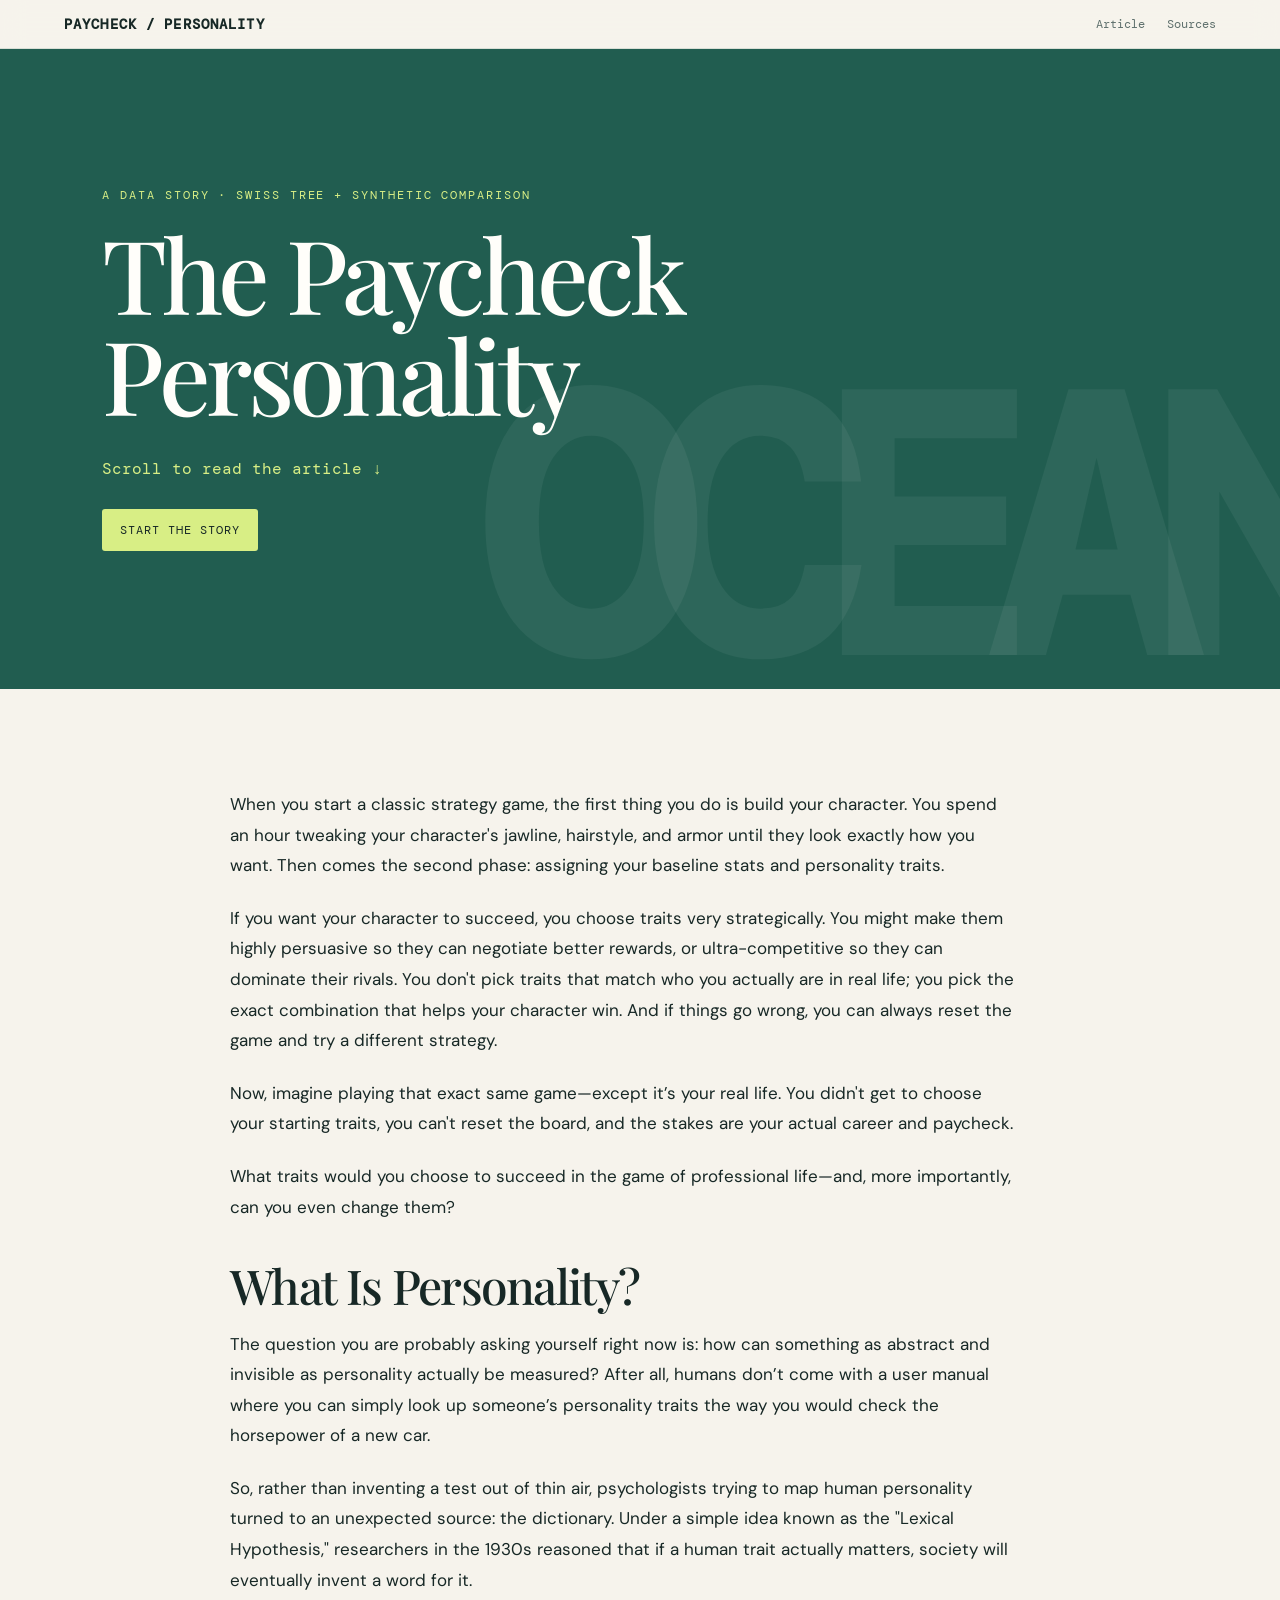
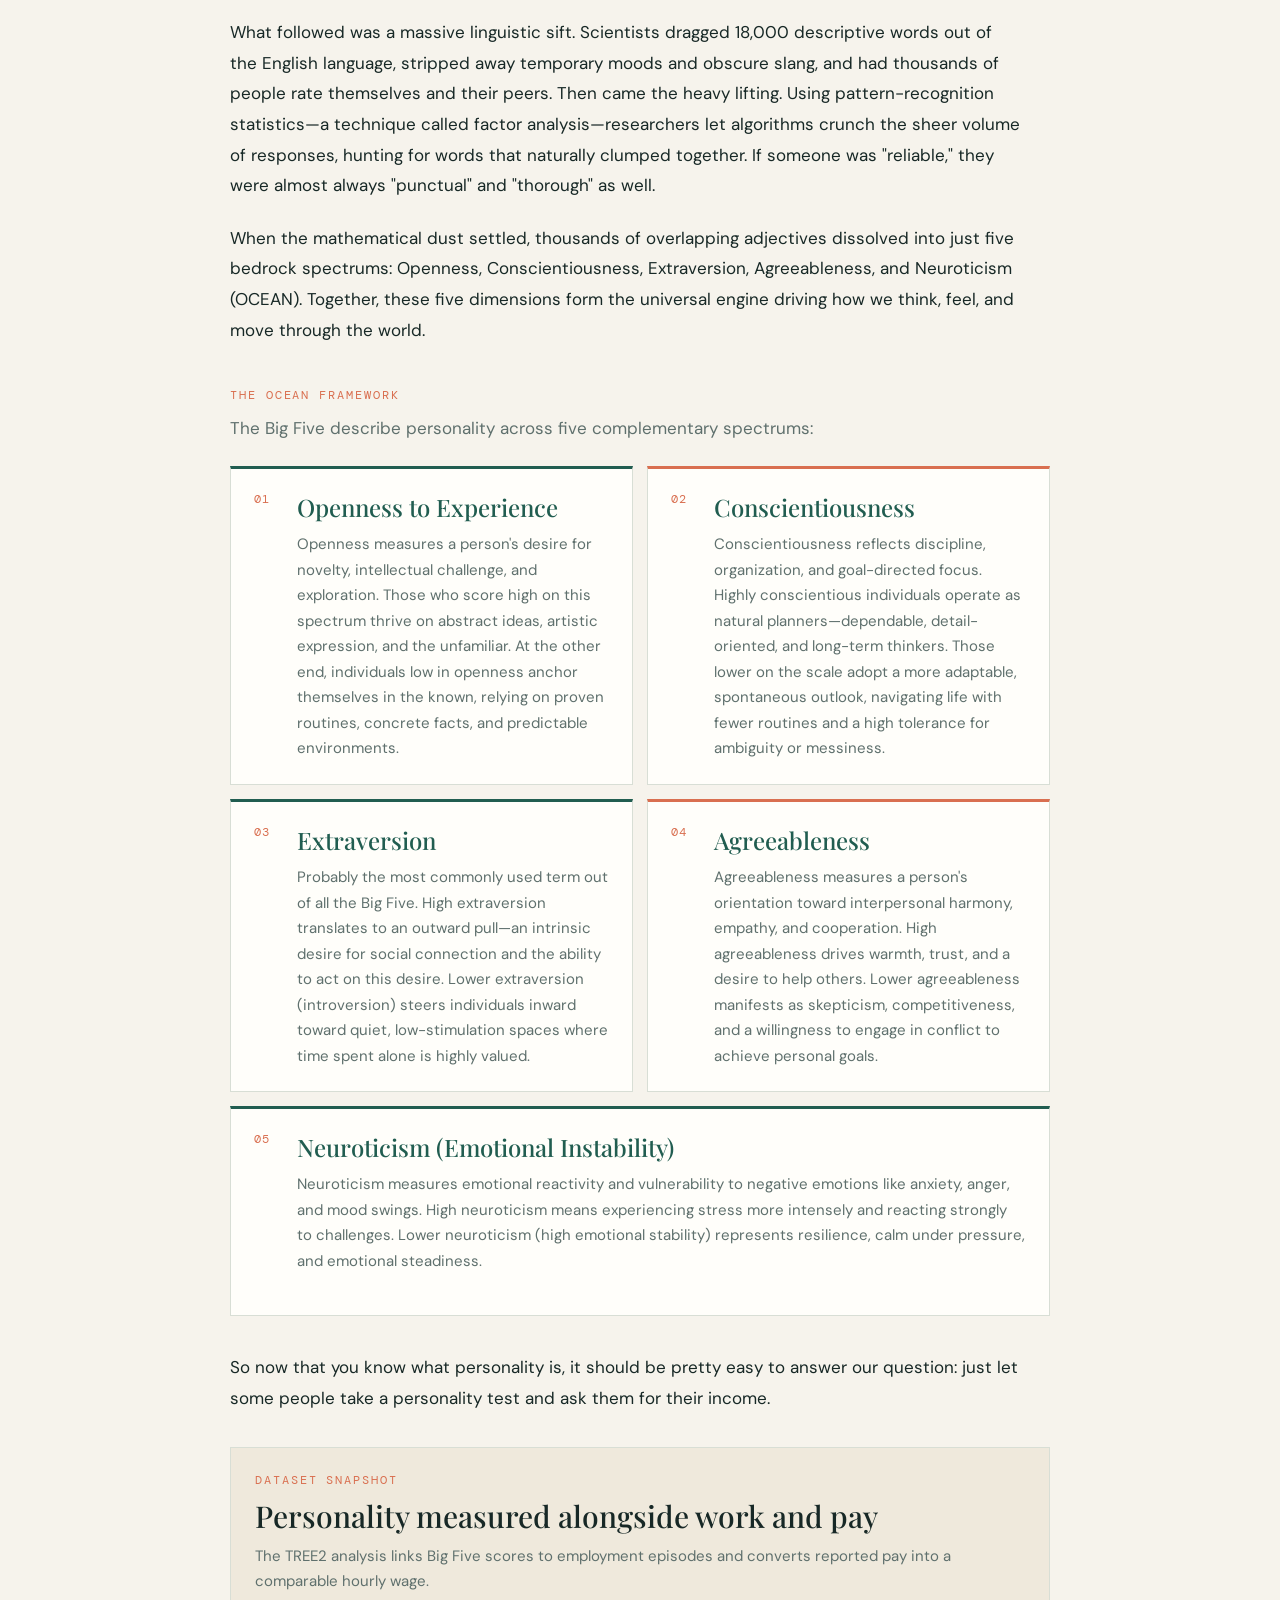
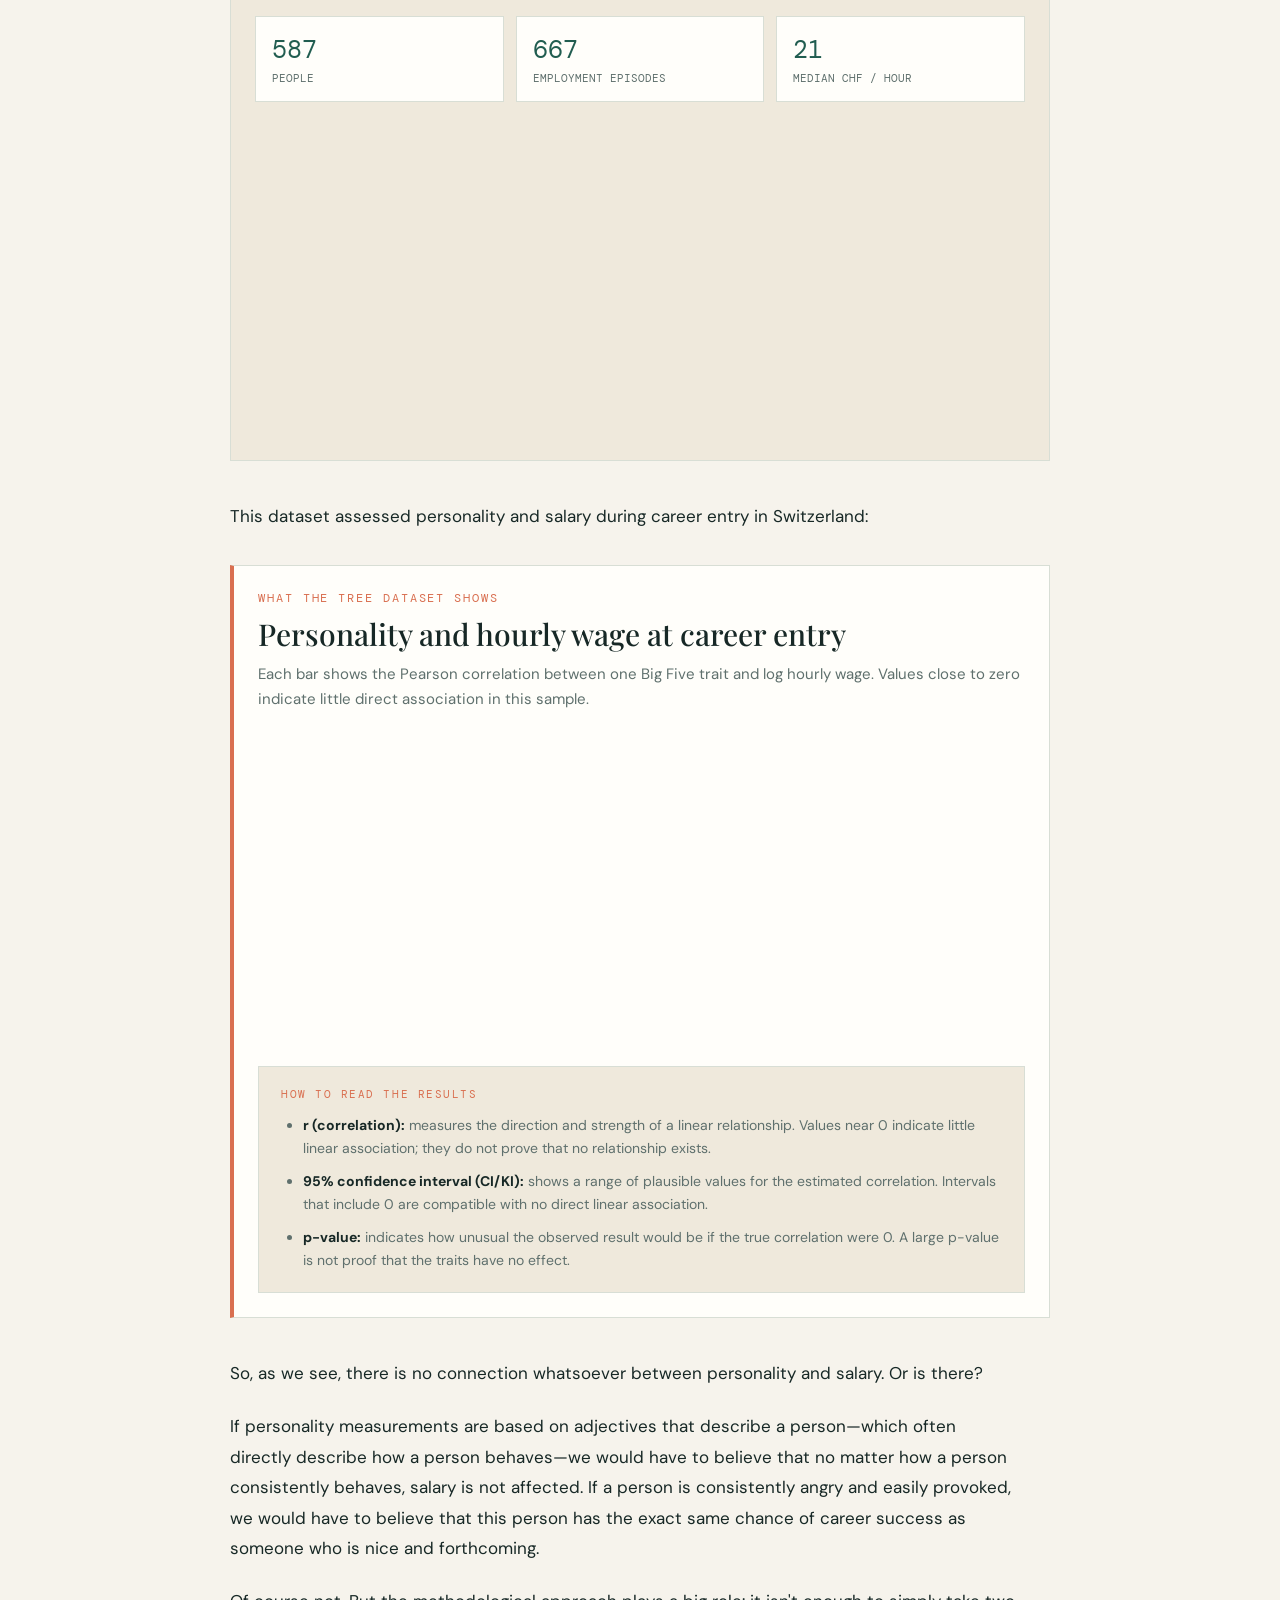
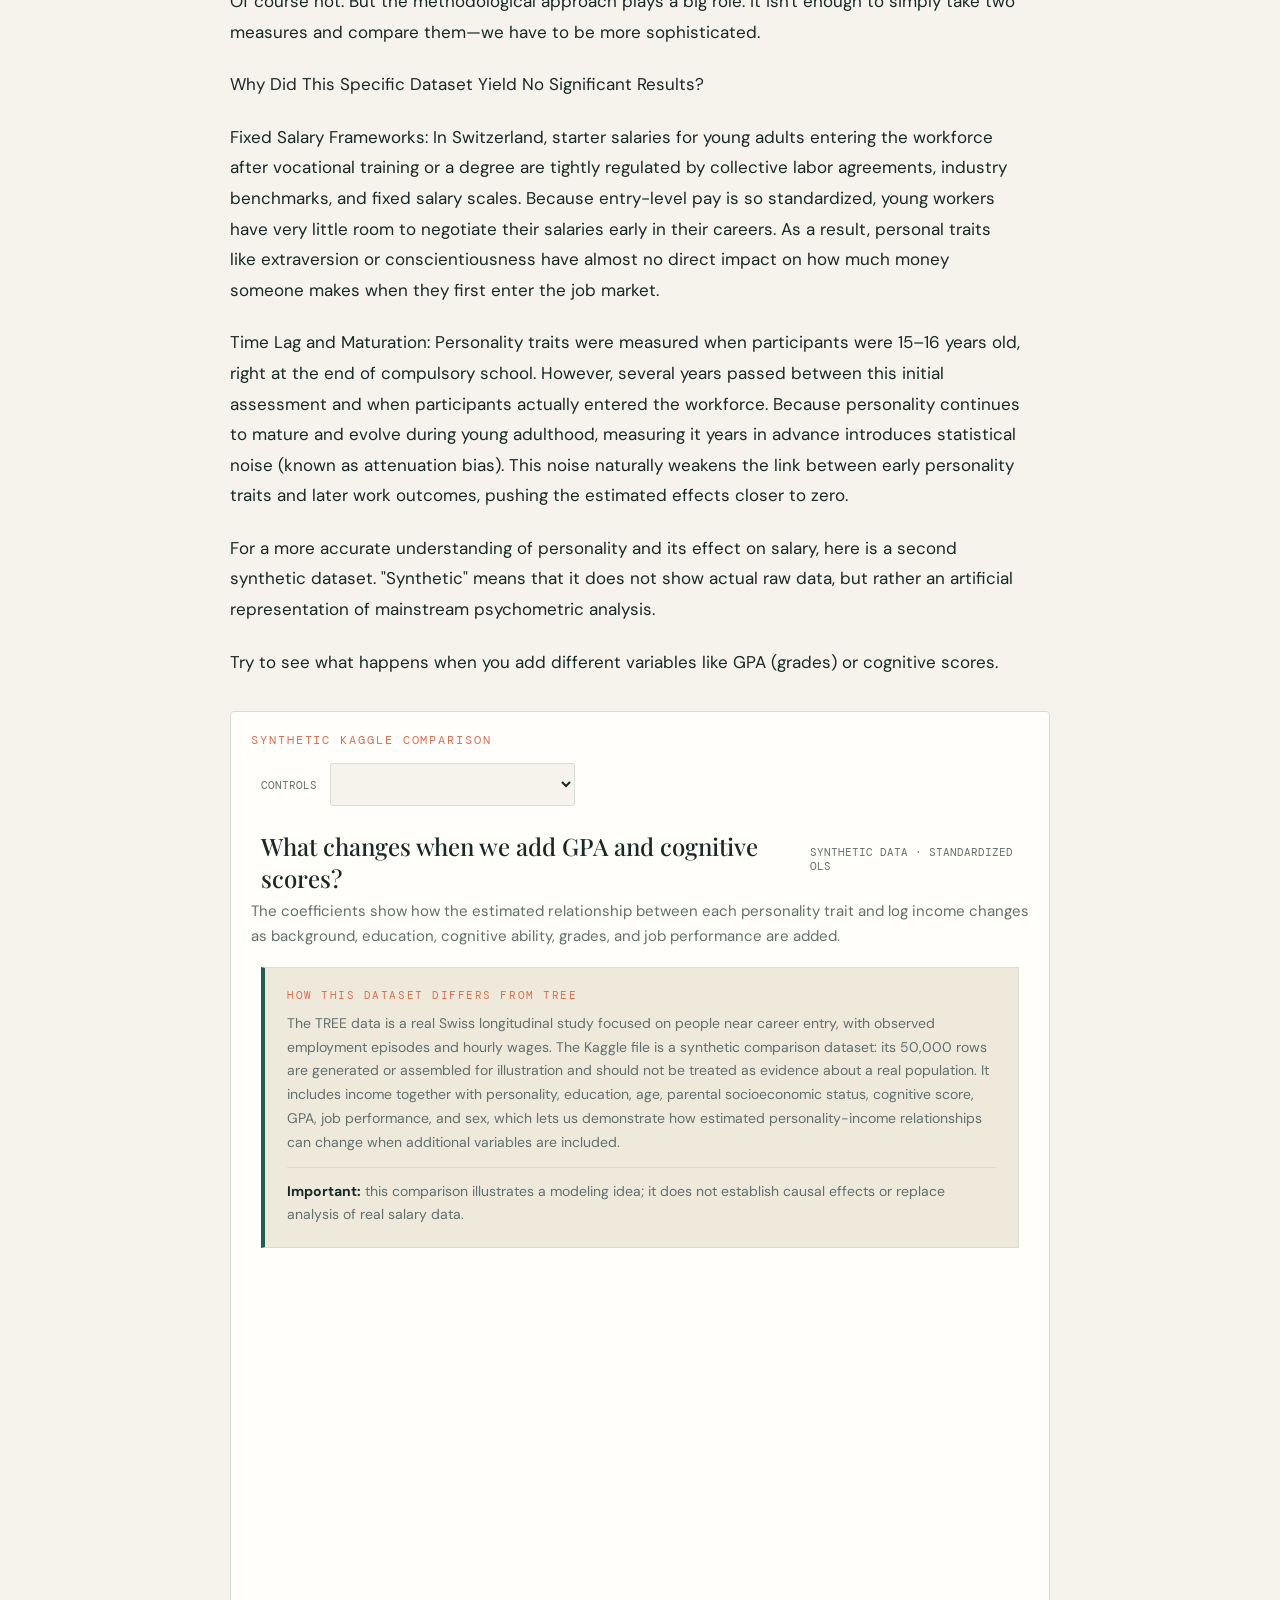
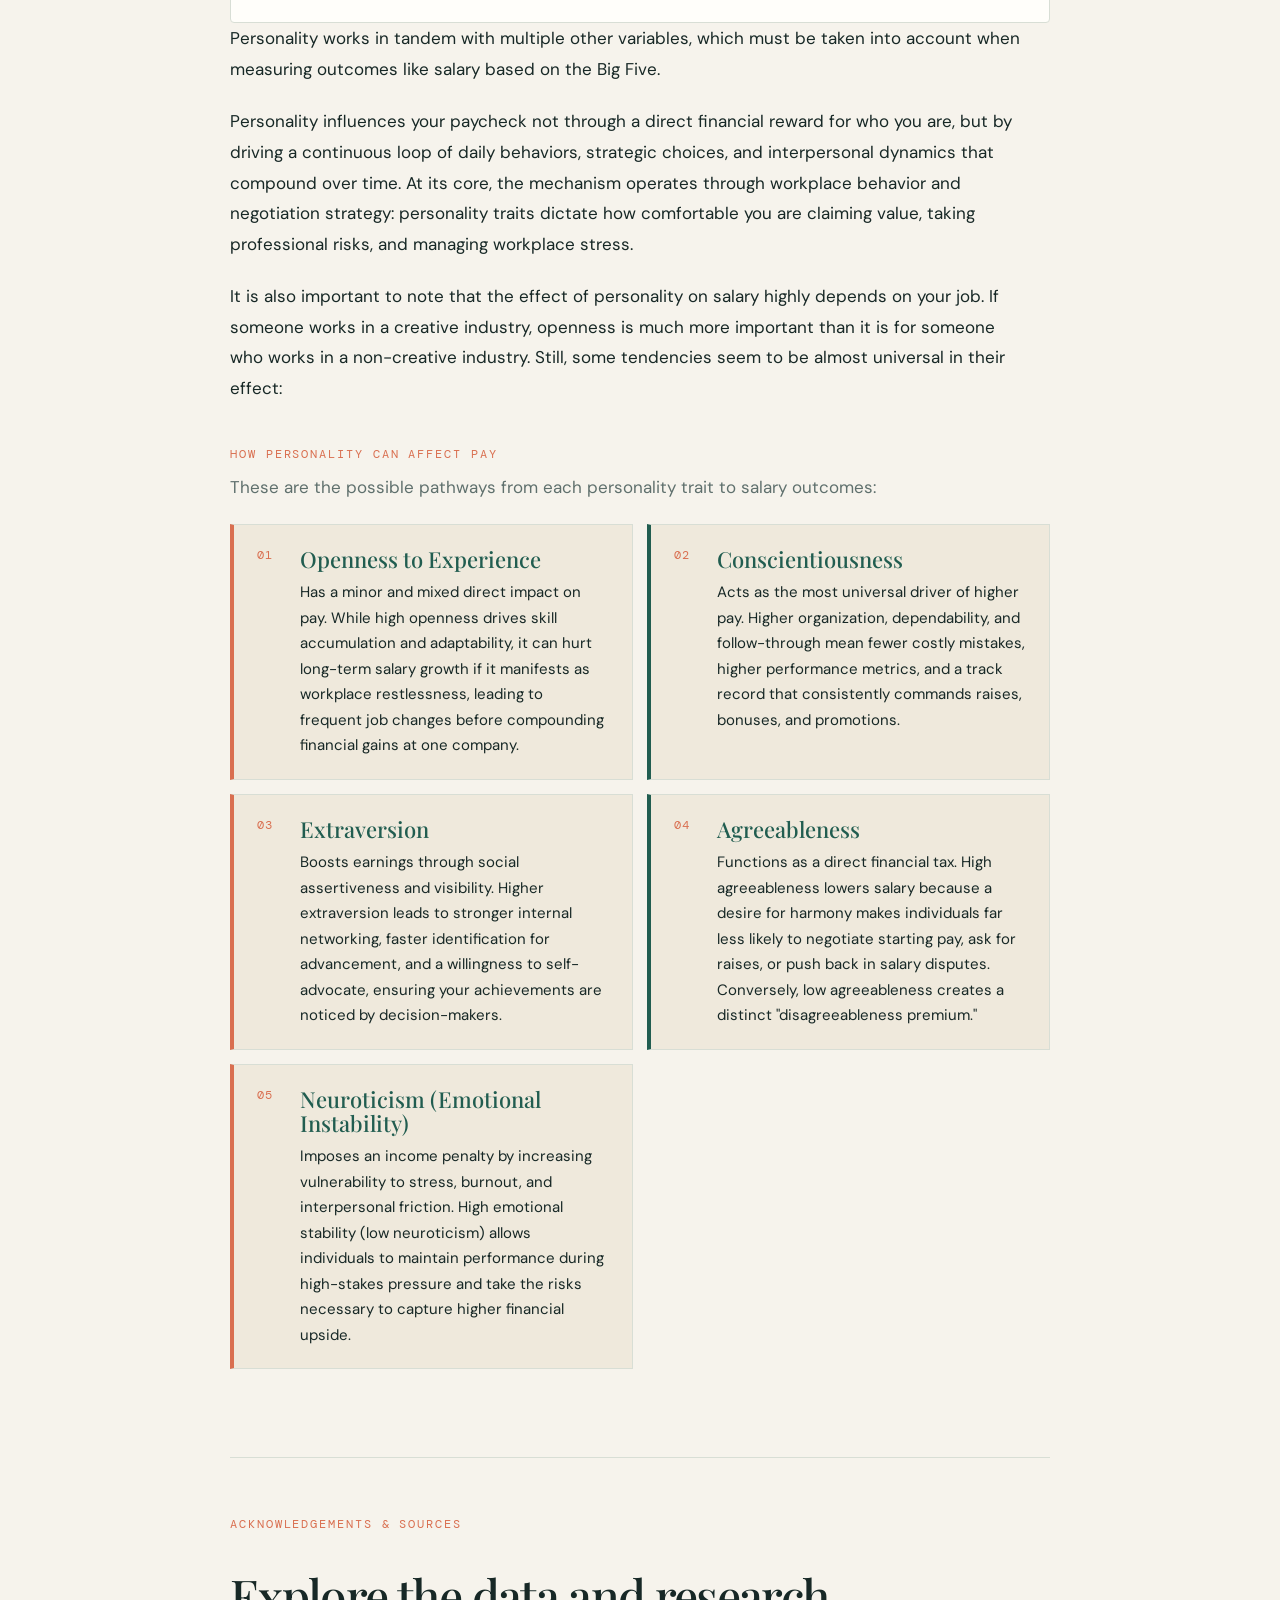
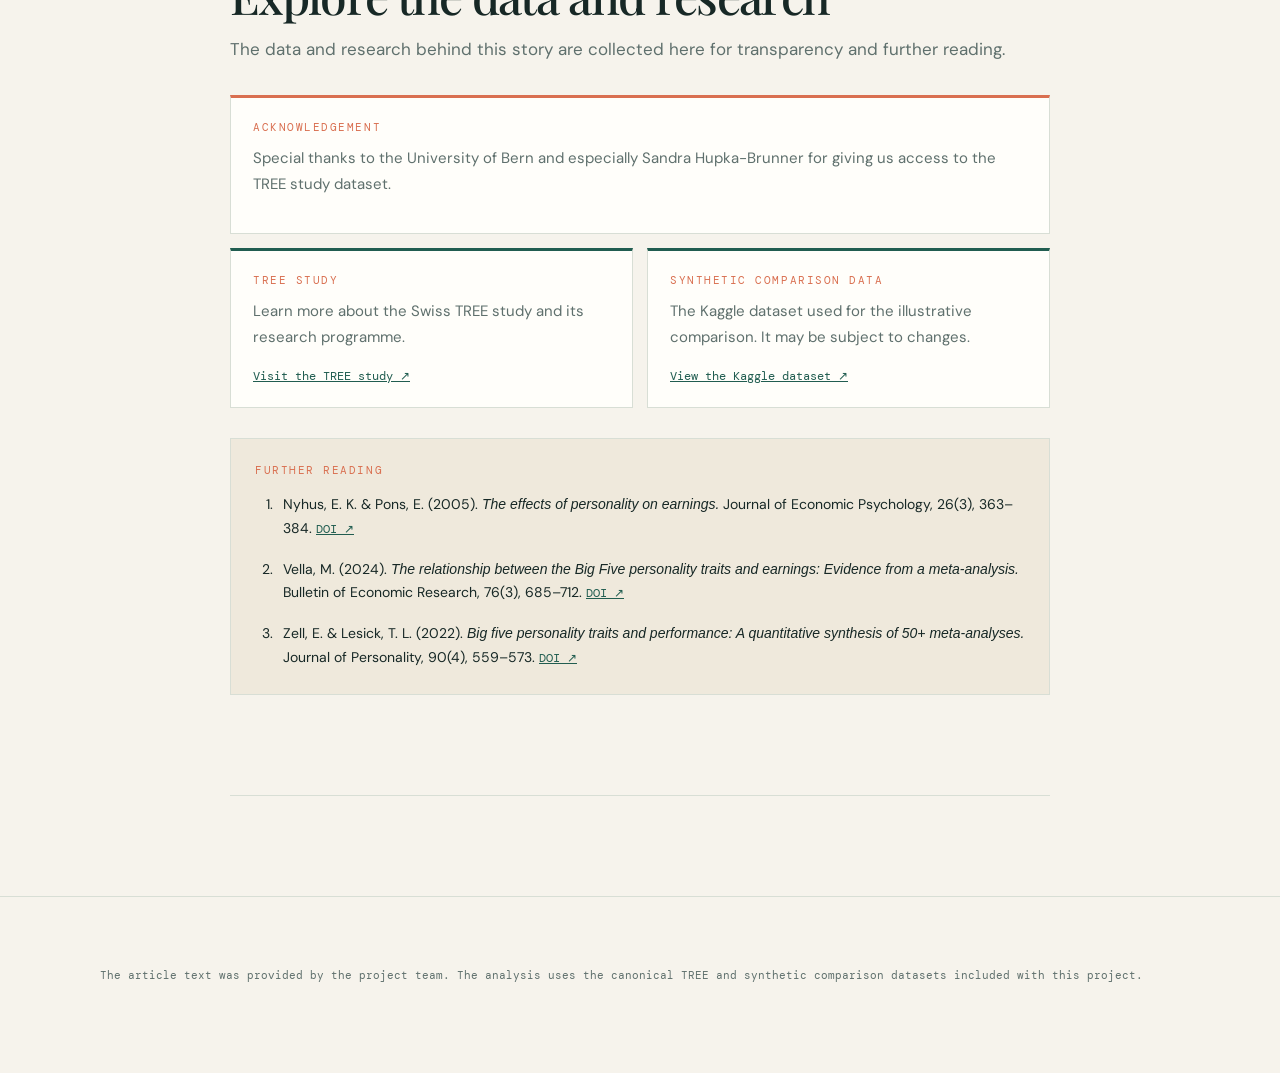
==== commit 3d99bcf1: "Added  Data Measures explanation" ====
--- a/docs/index.html
+++ b/docs/index.html
@@ -23,8 +23,7 @@
 <main>
 <section id="article">
   <div class="wrap teammate-copy">
-    <h2>Story Intro</h2>
-<p>When you start a classic strategy game, the first thing you do is build your character. You spend an hour tweaking your character&#x27;s jawline, hairstyle, and armor until they look exactly how you want. Then comes the second phase: assigning your baseline stats and personality traits.</p>
+    <p>When you start a classic strategy game, the first thing you do is build your character. You spend an hour tweaking your character&#x27;s jawline, hairstyle, and armor until they look exactly how you want. Then comes the second phase: assigning your baseline stats and personality traits.</p>
 <p>If you want your character to succeed, you choose traits very strategically. You might make them highly persuasive so they can negotiate better rewards, or ultra-competitive so they can dominate their rivals. You don&#x27;t pick traits that match who you actually are in real life; you pick the exact combination that helps your character win. And if things go wrong, you can always reset the game and try a different strategy.</p>
 <p>Now, imagine playing that exact same game—except it’s your real life. You didn&#x27;t get to choose your starting traits, you can&#x27;t reset the board, and the stakes are your actual career and paycheck.</p>
 <p>What traits would you choose to succeed in the game of professional life—and, more importantly, can you even change them?</p>
@@ -37,7 +36,7 @@
 <p>So now that you know what personality is, it should be pretty easy to answer our question: just let some people take a personality test and ask them for their income.</p>
 <div class="dataset-overview"><div class="section-tag">Dataset snapshot</div><h3>Personality measured alongside work and pay</h3><p class="visualization-caption">The TREE2 analysis links Big Five scores to employment episodes and converts reported pay into a comparable hourly wage.</p><div class="dataset-metrics"><div><strong id="overview-people">—</strong><span>people</span></div><div><strong id="overview-episodes">—</strong><span>employment episodes</span></div><div><strong id="overview-wage">—</strong><span>median CHF / hour</span></div></div><div id="overview-wage-chart" class="inline-chart" role="img" aria-label="Distribution of hourly wages in the TREE dataset"></div></div>
 <p>This dataset assessed personality and salary during career entry in Switzerland:</p>
-<div class="inline-visualization"><div class="section-tag">What the TREE dataset shows</div><h3>Personality and hourly wage at career entry</h3><p class="visualization-caption">Each bar shows the Pearson correlation between one Big Five trait and log hourly wage. Values close to zero indicate little direct association in this sample.</p><div id="tree-inline-chart" class="inline-chart" role="img" aria-label="TREE dataset visualization of personality correlations with log hourly wage"></div><div id="tree-inline-table" class="table-wrap"></div></div>
+<div class="inline-visualization"><div class="section-tag">What the TREE dataset shows</div><h3>Personality and hourly wage at career entry</h3><p class="visualization-caption">Each bar shows the Pearson correlation between one Big Five trait and log hourly wage. Values close to zero indicate little direct association in this sample.</p><div id="tree-inline-chart" class="inline-chart" role="img" aria-label="TREE dataset visualization of personality correlations with log hourly wage"></div><div id="tree-inline-table" class="table-wrap"></div><div class="methods-note"><div class="source-card-label">How to read the results</div><ul><li><strong>r (correlation):</strong> measures the direction and strength of a linear relationship. Values near 0 indicate little linear association; they do not prove that no relationship exists.</li><li><strong>95% confidence interval (CI/KI):</strong> shows a range of plausible values for the estimated correlation. Intervals that include 0 are compatible with no direct linear association.</li><li><strong>p-value:</strong> indicates how unusual the observed result would be if the true correlation were 0. A large p-value is not proof that the traits have no effect.</li></ul></div></div>
 <p>So, as we see, there is no connection whatsoever between personality and salary. Or is there?</p>
 <p>If personality measurements are based on adjectives that describe a person—which often directly describe how a person behaves—we would have to believe that no matter how a person consistently behaves, salary is not affected. If a person is consistently angry and easily provoked, we would have to believe that this person has the exact same chance of career success as someone who is nice and forthcoming.</p>
 <p>Of course not. But the methodological approach plays a big role: it isn&#x27;t enough to simply take two measures and compare them—we have to be more sophisticated.</p>
@@ -46,7 +45,7 @@
 <p>Time Lag and Maturation: Personality traits were measured when participants were 15–16 years old, right at the end of compulsory school. However, several years passed between this initial assessment and when participants actually entered the workforce. Because personality continues to mature and evolve during young adulthood, measuring it years in advance introduces statistical noise (known as attenuation bias). This noise naturally weakens the link between early personality traits and later work outcomes, pushing the estimated effects closer to zero.</p>
 <p>For a more accurate understanding of personality and its effect on salary, here is a second synthetic dataset. &quot;Synthetic&quot; means that it does not show actual raw data, but rather an artificial representation of mainstream psychometric analysis.</p>
 <p>Try to see what happens when you add different variables like GPA (grades) or cognitive scores.</p>
-<div class="chart-card narrative-kaggle"><div class="section-tag">Synthetic Kaggle comparison</div><div class="control-row"><label for="kaggle-inline-select">Controls</label><select id="kaggle-inline-select" aria-label="Select synthetic regression controls"></select><span id="kaggle-inline-n" class="source-note"></span></div><div class="chart-title"><h3>What changes when we add GPA and cognitive scores?</h3><span>SYNTHETIC DATA · STANDARDIZED OLS</span></div><p class="visualization-caption">The coefficients show how the estimated relationship between each personality trait and log income changes as background, education, cognitive ability, grades, and job performance are added.</p><div id="kaggle-inline-chart" class="chart" role="img" aria-label="Synthetic Kaggle regression coefficients with selectable controls"></div><div id="kaggle-inline-table" class="table-wrap"></div></div>
+<div class="chart-card narrative-kaggle"><div class="section-tag">Synthetic Kaggle comparison</div><div class="control-row"><label for="kaggle-inline-select">Controls</label><select id="kaggle-inline-select" aria-label="Select synthetic regression controls"></select><span id="kaggle-inline-n" class="source-note"></span></div><div class="chart-title"><h3>What changes when we add GPA and cognitive scores?</h3><span>SYNTHETIC DATA · STANDARDIZED OLS</span></div><p class="visualization-caption">The coefficients show how the estimated relationship between each personality trait and log income changes as background, education, cognitive ability, grades, and job performance are added.</p><div class="dataset-explainer"><div class="source-card-label">How this dataset differs from TREE</div><p>The TREE data is a real Swiss longitudinal study focused on people near career entry, with observed employment episodes and hourly wages. The Kaggle file is a synthetic comparison dataset: its 50,000 rows are generated or assembled for illustration and should not be treated as evidence about a real population. It includes income together with personality, education, age, parental socioeconomic status, cognitive score, GPA, job performance, and sex, which lets us demonstrate how estimated personality-income relationships can change when additional variables are included.</p><p class="dataset-warning"><strong>Important:</strong> this comparison illustrates a modeling idea; it does not establish causal effects or replace analysis of real salary data.</p></div><div id="kaggle-inline-chart" class="chart" role="img" aria-label="Synthetic Kaggle regression coefficients with selectable controls"></div><div id="kaggle-inline-table" class="table-wrap"></div></div>
 <p>Personality works in tandem with multiple other variables, which must be taken into account when measuring outcomes like salary based on the Big Five.</p>
 <p>Personality influences your paycheck not through a direct financial reward for who you are, but by driving a continuous loop of daily behaviors, strategic choices, and interpersonal dynamics that compound over time. At its core, the mechanism operates through workplace behavior and negotiation strategy: personality traits dictate how comfortable you are claiming value, taking professional risks, and managing workplace stress.</p>
 <p>It is also important to note that the effect of personality on salary highly depends on your job. If someone works in a creative industry, openness is much more important than it is for someone who works in a non-creative industry. Still, some tendencies seem to be almost universal in their effect:</p>
--- a/docs/styles.css
+++ b/docs/styles.css
@@ -64,6 +64,11 @@
 .inline-visualization { margin: 34px 0 40px; padding: 24px; background: var(--white); border: 1px solid var(--line); border-left: 4px solid var(--coral); }
 .inline-visualization h3 { margin: 8px 0 8px; font-size: 30px; }
 .visualization-caption { margin-bottom: 0 !important; color: var(--muted) !important; font-size: 15px !important; line-height: 1.65 !important; }
+.methods-note { margin-top: 24px; padding: 20px 22px; background: #efe9dc; border: 1px solid var(--line); }
+.methods-note ul { margin: 13px 0 0; padding-left: 22px; }
+.methods-note li { margin-bottom: 10px; color: var(--muted); font-size: 14px; line-height: 1.65; }
+.methods-note li:last-child { margin-bottom: 0; }
+.methods-note strong { color: var(--ink); }
 .inline-chart { min-height: 330px; width: 100%; }
 .dataset-overview { margin: 34px 0 40px; padding: 24px; background: #efe9dc; border: 1px solid var(--line); }
 .dataset-overview h3 { margin: 8px 0; font-size: 30px; }
@@ -79,6 +84,11 @@
 .stat .label { margin-top: 7px; color: #d6e2d9; font-size: 12px; }
 .control-row { display: flex; flex-wrap: wrap; align-items: center; gap: 13px; padding: 15px 10px; }
 .control-row label { color: var(--muted); font: 11px "DM Mono",monospace; text-transform: uppercase; }
+.dataset-explainer { margin: 18px 10px 4px; padding: 20px 22px; background: #efe9dc; border: 1px solid var(--line); border-left: 4px solid var(--green); }
+.dataset-explainer p { margin: 10px 0 0; color: var(--muted); font-size: 14px; line-height: 1.7; }
+.dataset-explainer p + p { margin-top: 12px; }
+.dataset-warning { padding-top: 12px; border-top: 1px solid var(--line); }
+.dataset-warning strong { color: var(--ink); }
 select { min-width: 245px; border: 1px solid var(--line); border-radius: 3px; padding: 11px 13px; color: var(--ink); background: var(--paper); font: 13px "DM Sans",sans-serif; }
 .dataset-pill { display: inline-flex; padding: 7px 10px; border-radius: 20px; color: #5c491a; background: var(--lime); font: 10px "DM Mono",monospace; letter-spacing: .08em; text-transform: uppercase; }
 .table-wrap { overflow-x: auto; }
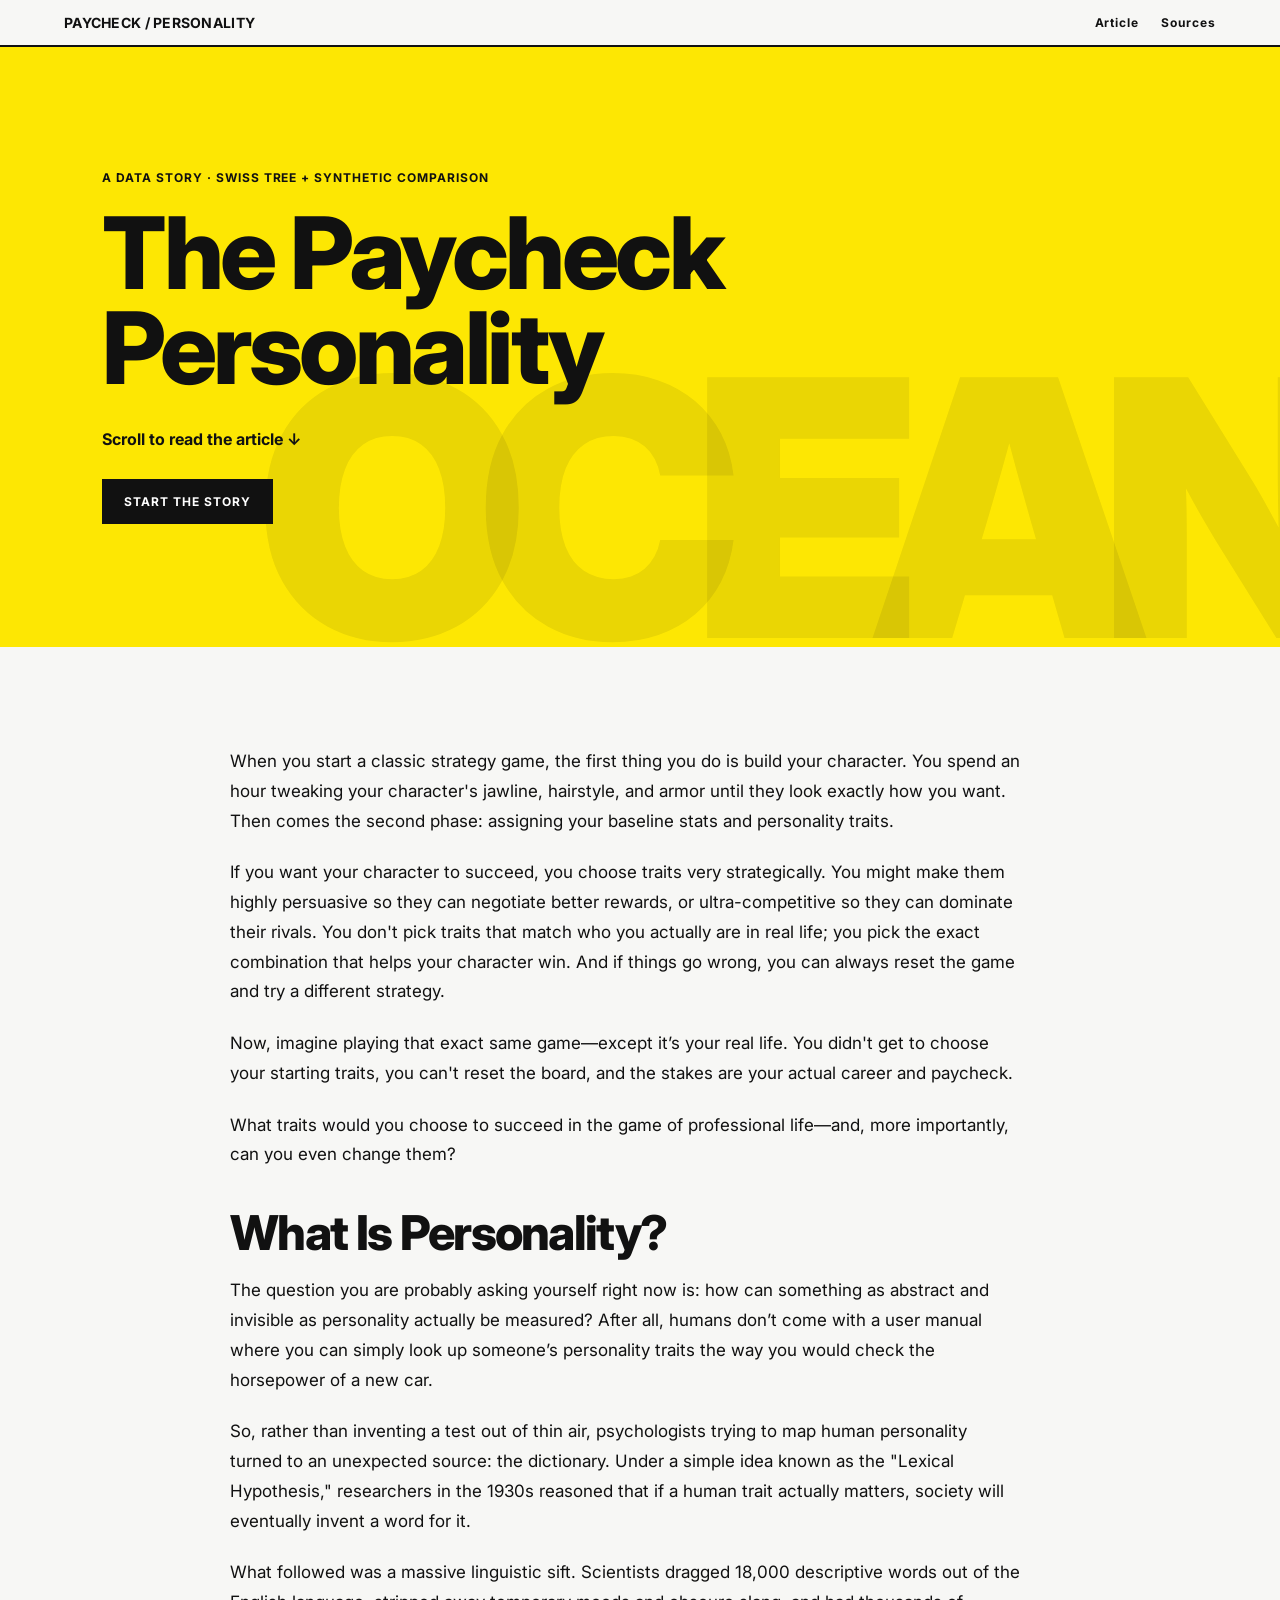
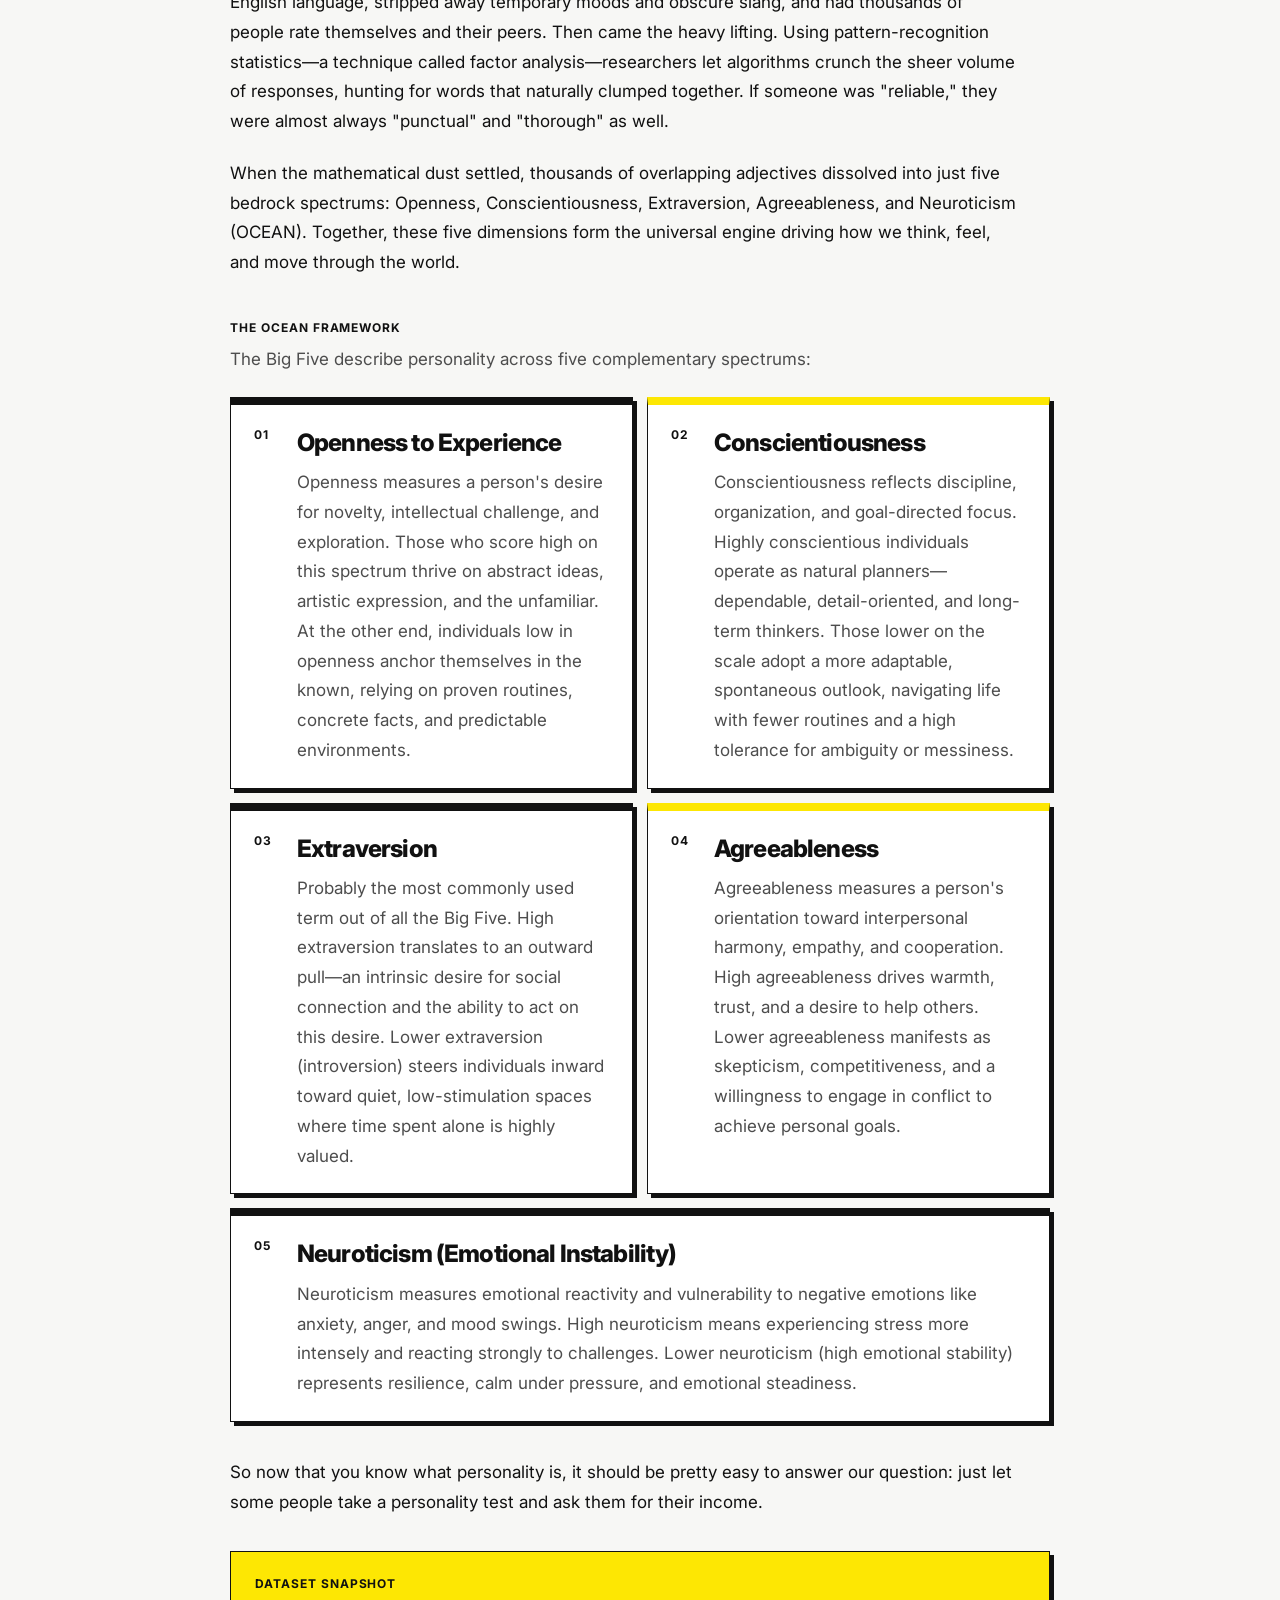
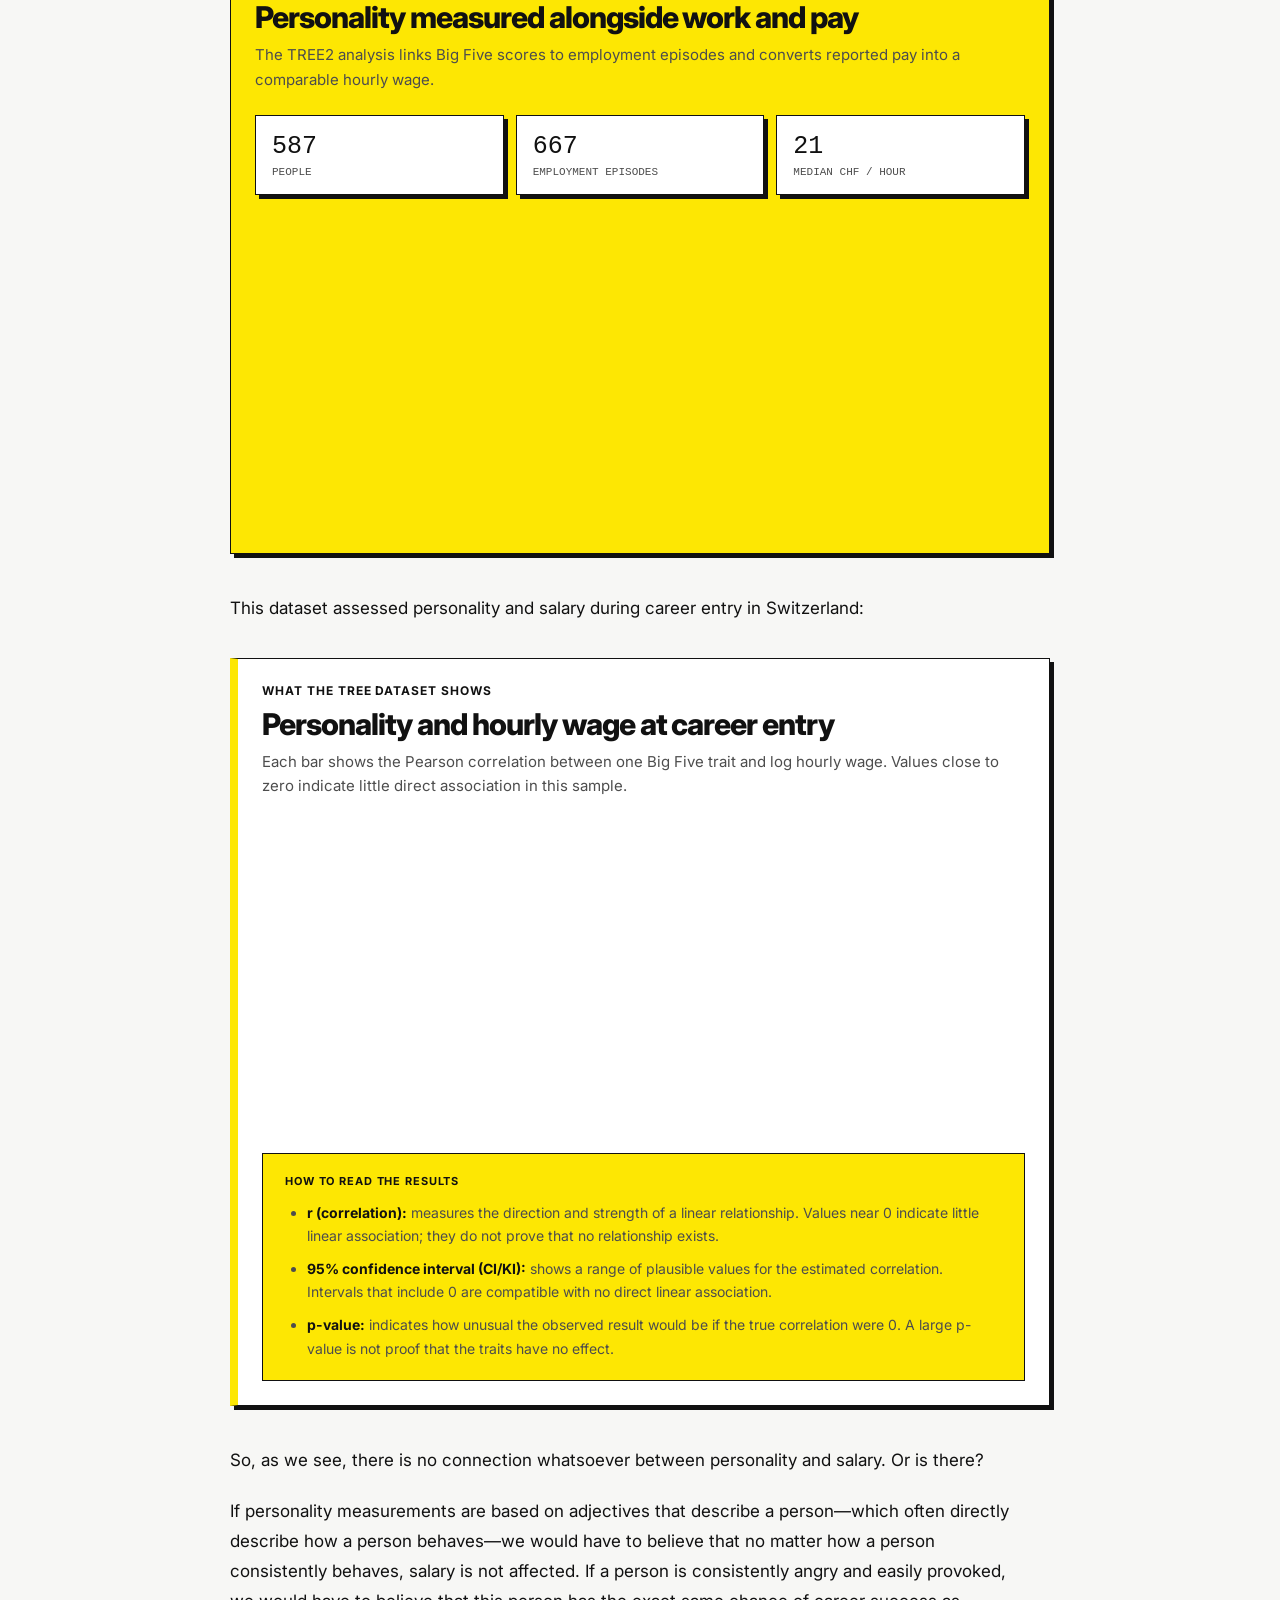
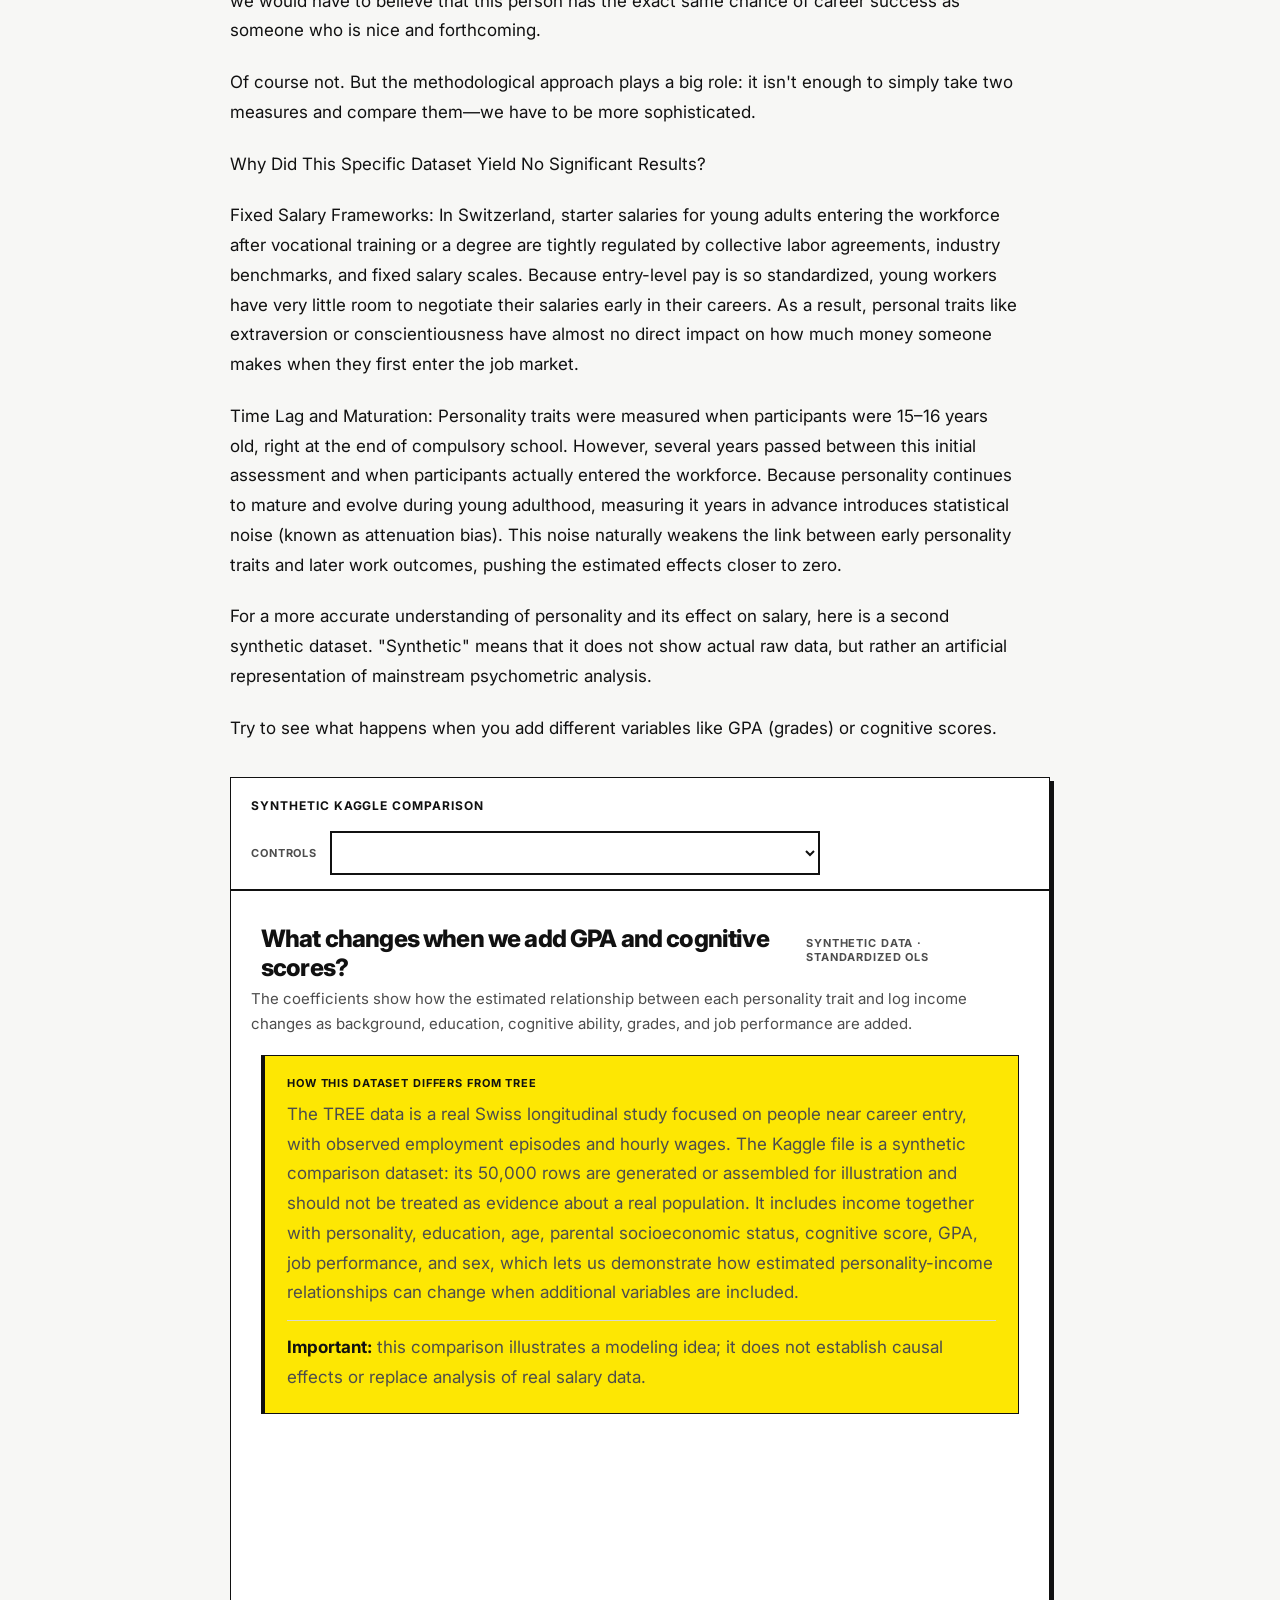
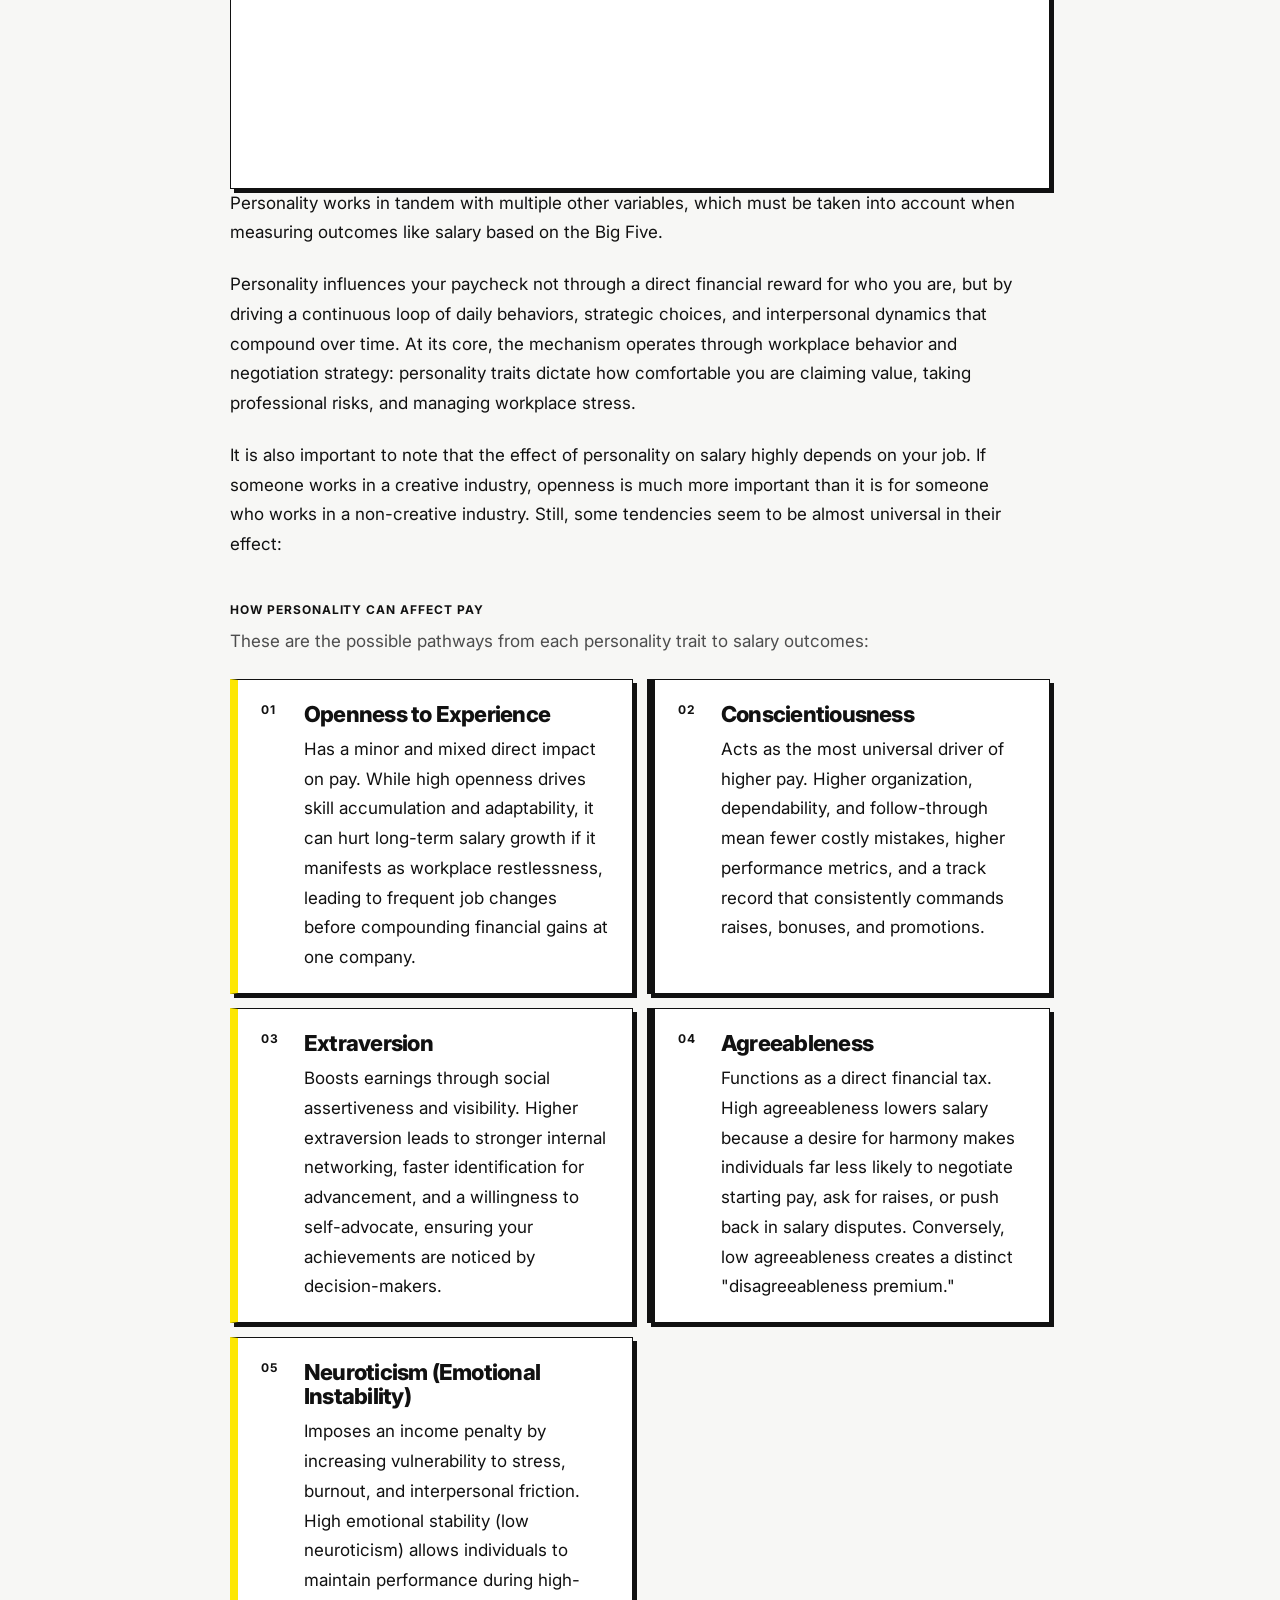
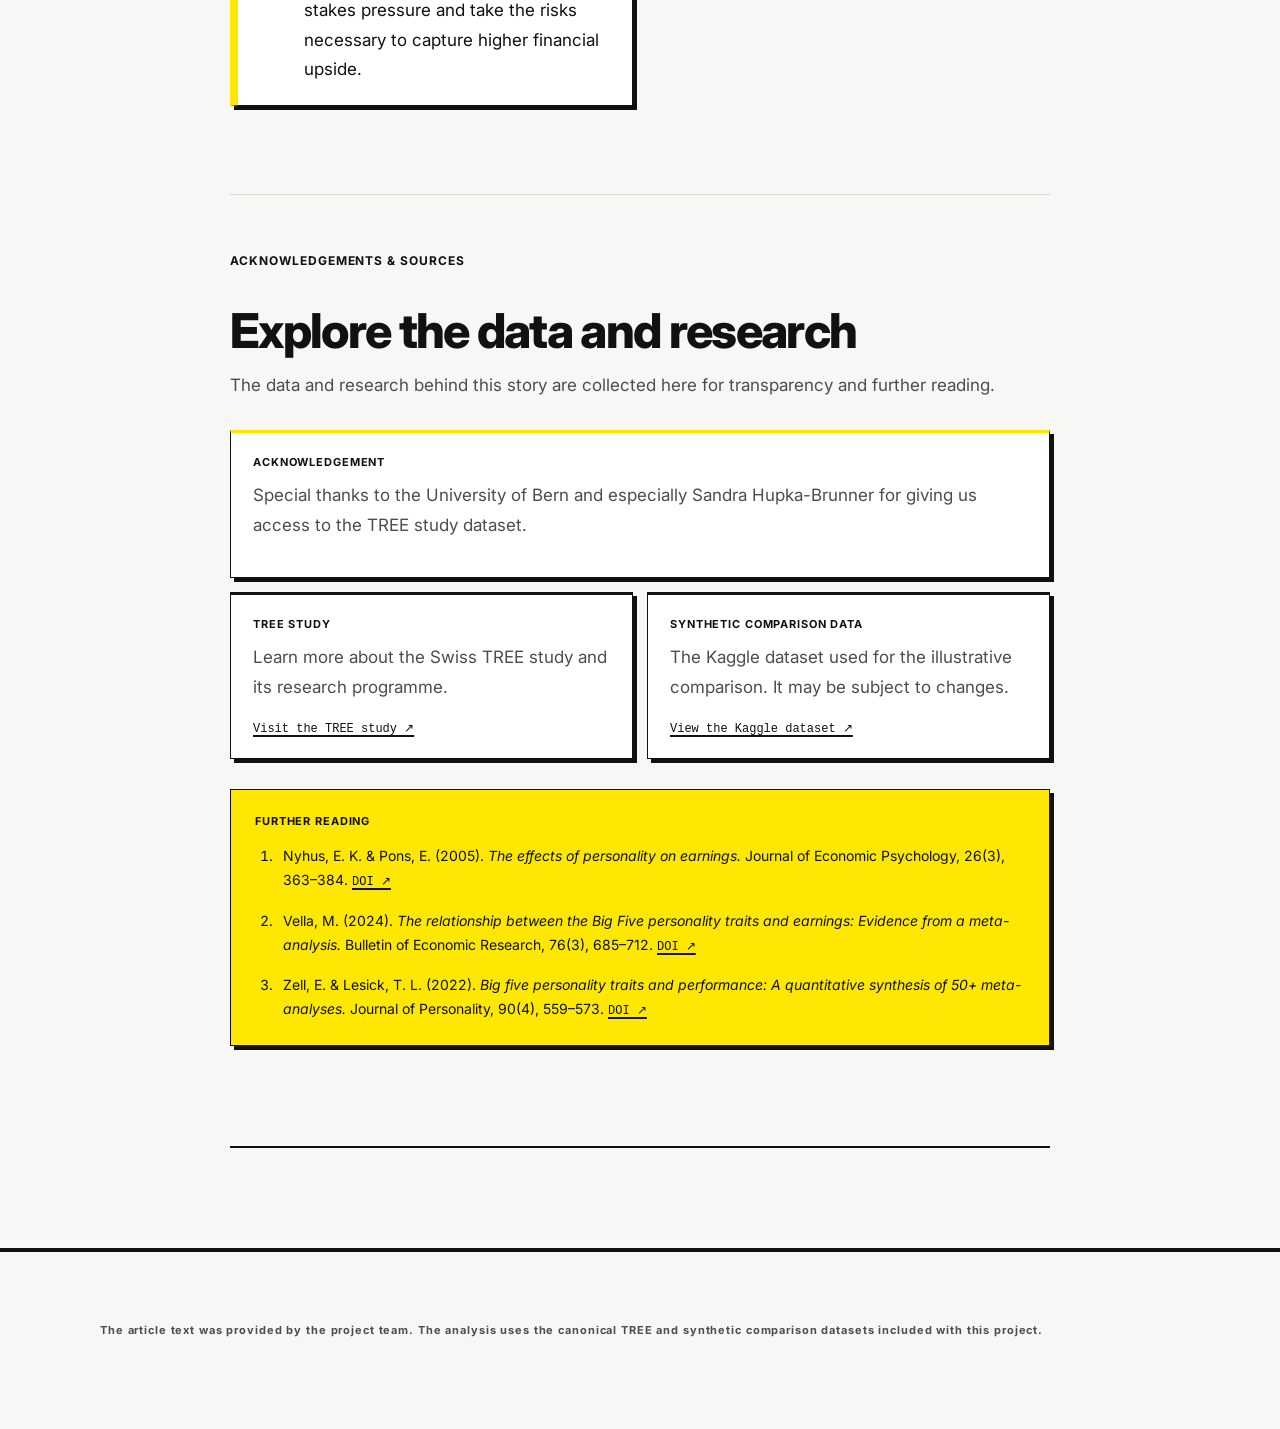
==== commit a2f8aadb: "Update Website Data Storys" ====
--- a/docs/index.html
+++ b/docs/index.html
@@ -3,7 +3,7 @@
 <meta name="description" content="An interactive story about personality and income using TREE and synthetic comparison data.">
 <title>The Paycheck Personality</title>
 <link rel="preconnect" href="https://fonts.googleapis.com"><link rel="preconnect" href="https://fonts.gstatic.com" crossorigin>
-<link href="https://fonts.googleapis.com/css2?family=DM+Mono:wght@400;500&family=DM+Sans:wght@400;500;600;700&family=Playfair+Display:wght@500;600;700&display=swap" rel="stylesheet">
+<link href="https://fonts.googleapis.com/css2?family=Inter:wght@400;500;600;700;800;900&display=swap" rel="stylesheet">
 <link rel="stylesheet" href="styles.css"><script src="https://cdn.plot.ly/plotly-3.0.1.min.js"></script>
 </head><body>
 <nav class="topbar" aria-label="Story navigation">
--- a/docs/styles.css
+++ b/docs/styles.css
@@ -115,3 +115,53 @@
 .foot h2 { color: var(--ink); font-size: 34px; }
 .foot a { display: block; width: fit-content; }
 @media (max-width: 760px) { .nav { gap: 10px; font-size: 10px; } .brand { font-size: 11px; } .trait-grid { grid-template-columns: repeat(2,1fr); } .trait:last-child { grid-column: span 2; } .trait-list { grid-template-columns: 1fr; } .trait-card:nth-child(5) { grid-column: auto; } .dataset-metrics { grid-template-columns: 1fr; } .source-grid { grid-template-columns: 1fr; } .source-card-wide { grid-column: auto; } .hero { min-height: 570px; padding-top: 70px; padding-bottom: 70px; } section { padding: 72px 0; } .stats { grid-template-columns: 1fr; } .chart-card { padding: 10px; } }
+
+/* FHNW styleguide alignment */
+:root {
+  --paper: #f7f7f5;
+  --ink: #111111;
+  --muted: #4d4d4d;
+  --line: #d7d7d2;
+  --green: #111111;
+  --lime: #fde703;
+  --coral: #111111;
+  --white: #ffffff;
+}
+body { background: var(--paper); color: var(--ink); font-family: Inter, Arial, sans-serif; }
+a { color: var(--ink); text-decoration-thickness: 2px; text-underline-offset: 3px; }
+.topbar { padding-top: 14px; padding-bottom: 14px; background: rgba(247,247,245,.96); border-bottom: 2px solid var(--ink); }
+.brand, .nav, .eyebrow, .section-tag, .source-note, .chart-title span, .control-row label, .trait-number, .source-card-label { font-family: Inter, Arial, sans-serif; font-weight: 700; letter-spacing: .08em; }
+.brand { letter-spacing: .02em; }
+.nav a { color: var(--ink); }
+.nav a:hover { color: var(--ink); background: var(--lime); }
+.hero { min-height: 600px; color: var(--ink); background: var(--lime); padding-top: 82px; padding-bottom: 82px; }
+.hero::after { color: rgba(17,17,17,.08); font-family: Inter, Arial, sans-serif; font-weight: 900; }
+.eyebrow, .section-tag { color: var(--ink); }
+h1, h2, h3 { font-family: Inter, Arial, sans-serif; font-weight: 800; letter-spacing: -.035em; }
+h1 { font-size: clamp(48px, 8vw, 100px); line-height: .95; }
+.hero .prompt { color: var(--ink); font-family: Inter, Arial, sans-serif; font-weight: 700; }
+.hero-link { padding: 13px 20px; color: var(--white); background: var(--ink); border: 2px solid var(--ink); border-radius: 0; font-family: Inter, Arial, sans-serif; font-weight: 700; }
+.hero-link:hover { color: var(--ink); background: transparent; }
+section { border-bottom: 2px solid var(--ink); }
+.teammate-copy p { font-size: 17px; line-height: 1.75; }
+.trait-card, .salary-trait-card, .source-card, .dataset-metrics div, .chart-card, .inline-visualization, .dataset-overview, .reading-list { border-color: var(--ink); border-radius: 0; box-shadow: 4px 4px 0 var(--ink); }
+.trait-card { border-top: 8px solid var(--ink); }
+.trait-card:nth-child(2n), .source-card-wide { border-top-color: var(--lime); }
+.trait-card h3, .salary-trait-card h3 { color: var(--ink); }
+.salary-trait-card { border-left: 8px solid var(--lime); background: var(--white); }
+.salary-trait-card:nth-child(2n) { border-left-color: var(--ink); }
+.trait-number, .source-card-label { color: var(--ink); }
+.inline-visualization { border-left: 8px solid var(--lime); }
+.dataset-overview, .methods-note, .dataset-explainer, .reading-list { background: var(--lime); border-color: var(--ink); }
+.dataset-metrics strong { color: var(--ink); }
+.stat { background: var(--ink); }
+.stat .number { color: var(--lime); }
+.chart-card { background: var(--white); }
+select { border: 2px solid var(--ink); border-radius: 0; background: var(--white); font-family: Inter, Arial, sans-serif; }
+select:focus { outline: 3px solid var(--lime); outline-offset: 2px; }
+.table-wrap th { color: var(--ink); }
+.table-wrap td, .table-wrap th { border-bottom-color: var(--ink); }
+.foot { border-top: 2px solid var(--ink); }
+.narrative-kaggle .control-row { position: sticky; top: 58px; z-index: 10; margin: 0 -20px 24px; padding: 18px 20px 14px; background: rgba(255,255,255,.97); border-bottom: 2px solid var(--ink); }
+.narrative-kaggle .control-row select { flex: 1 1 245px; max-width: 490px; }
+@media (max-width: 760px) { .hero { min-height: 520px; } .trait-card, .salary-trait-card, .source-card, .dataset-metrics div, .chart-card, .inline-visualization, .dataset-overview, .reading-list { box-shadow: 3px 3px 0 var(--ink); } }
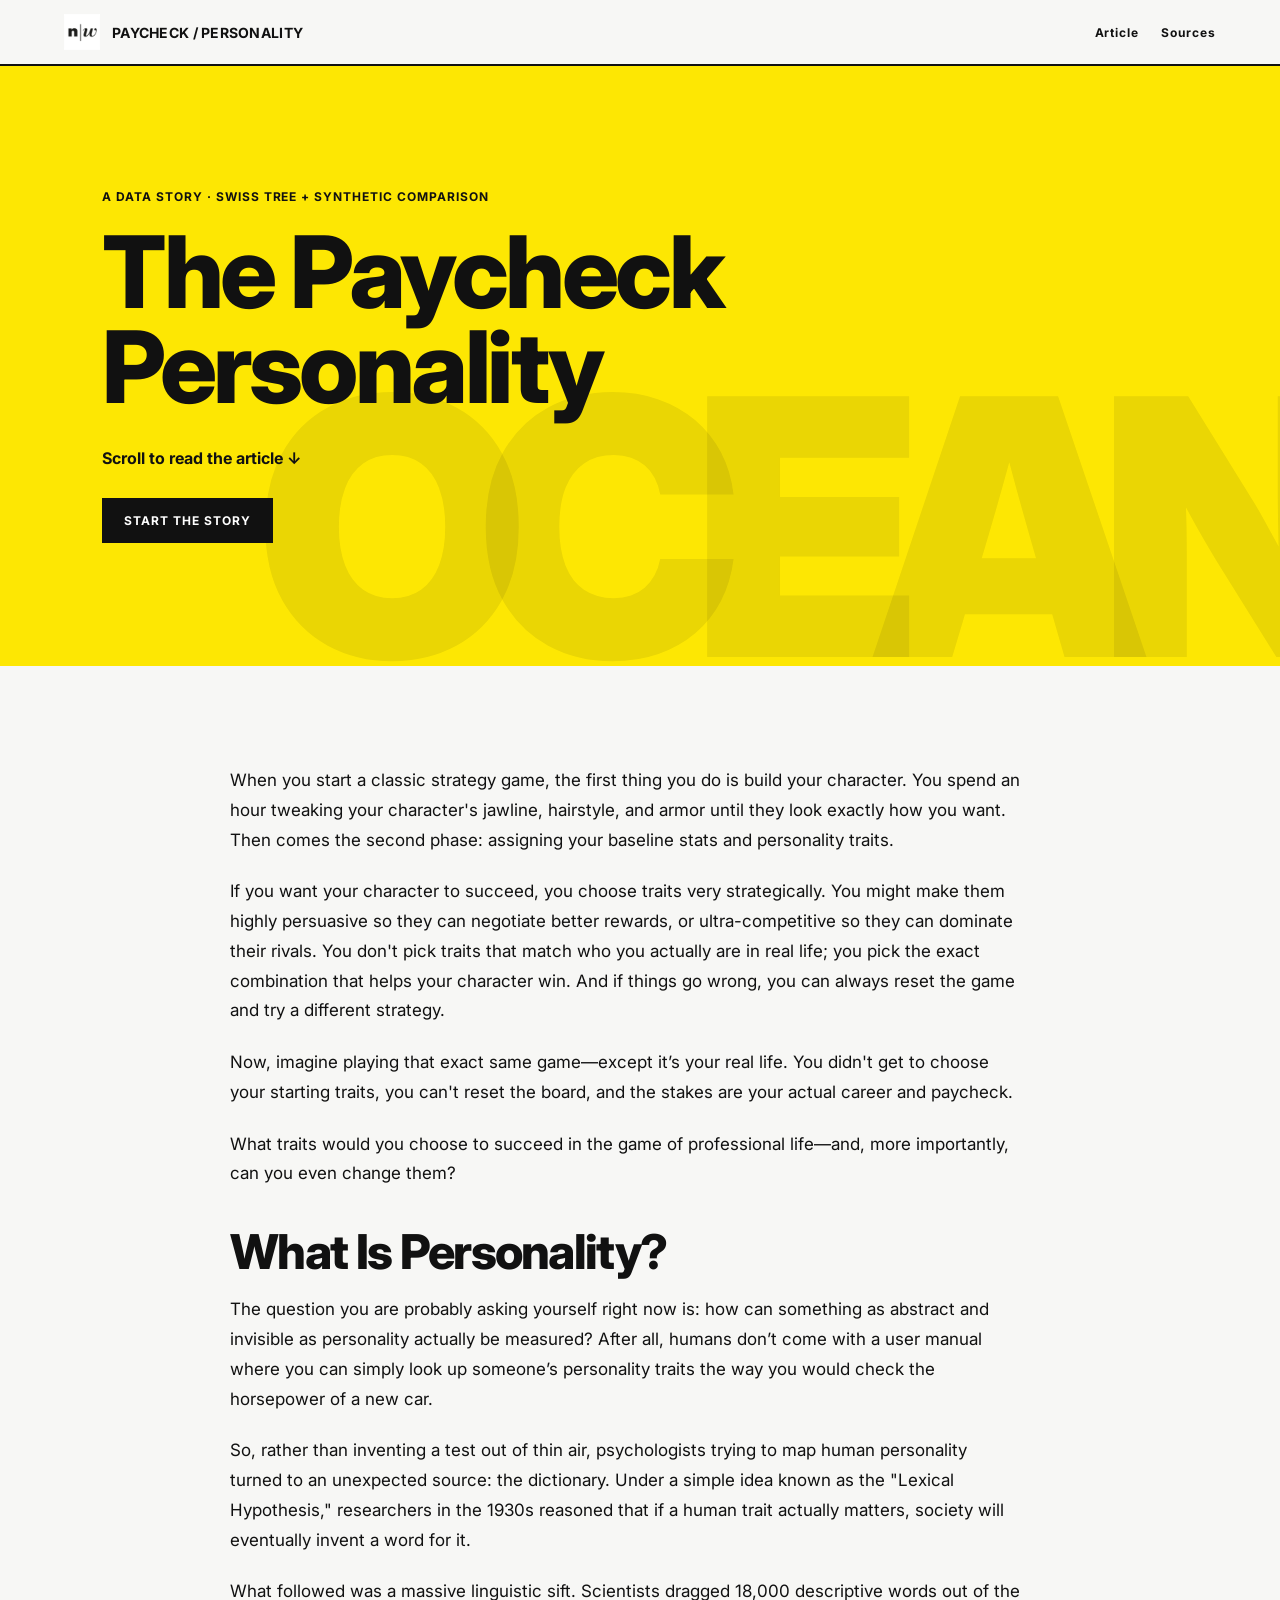
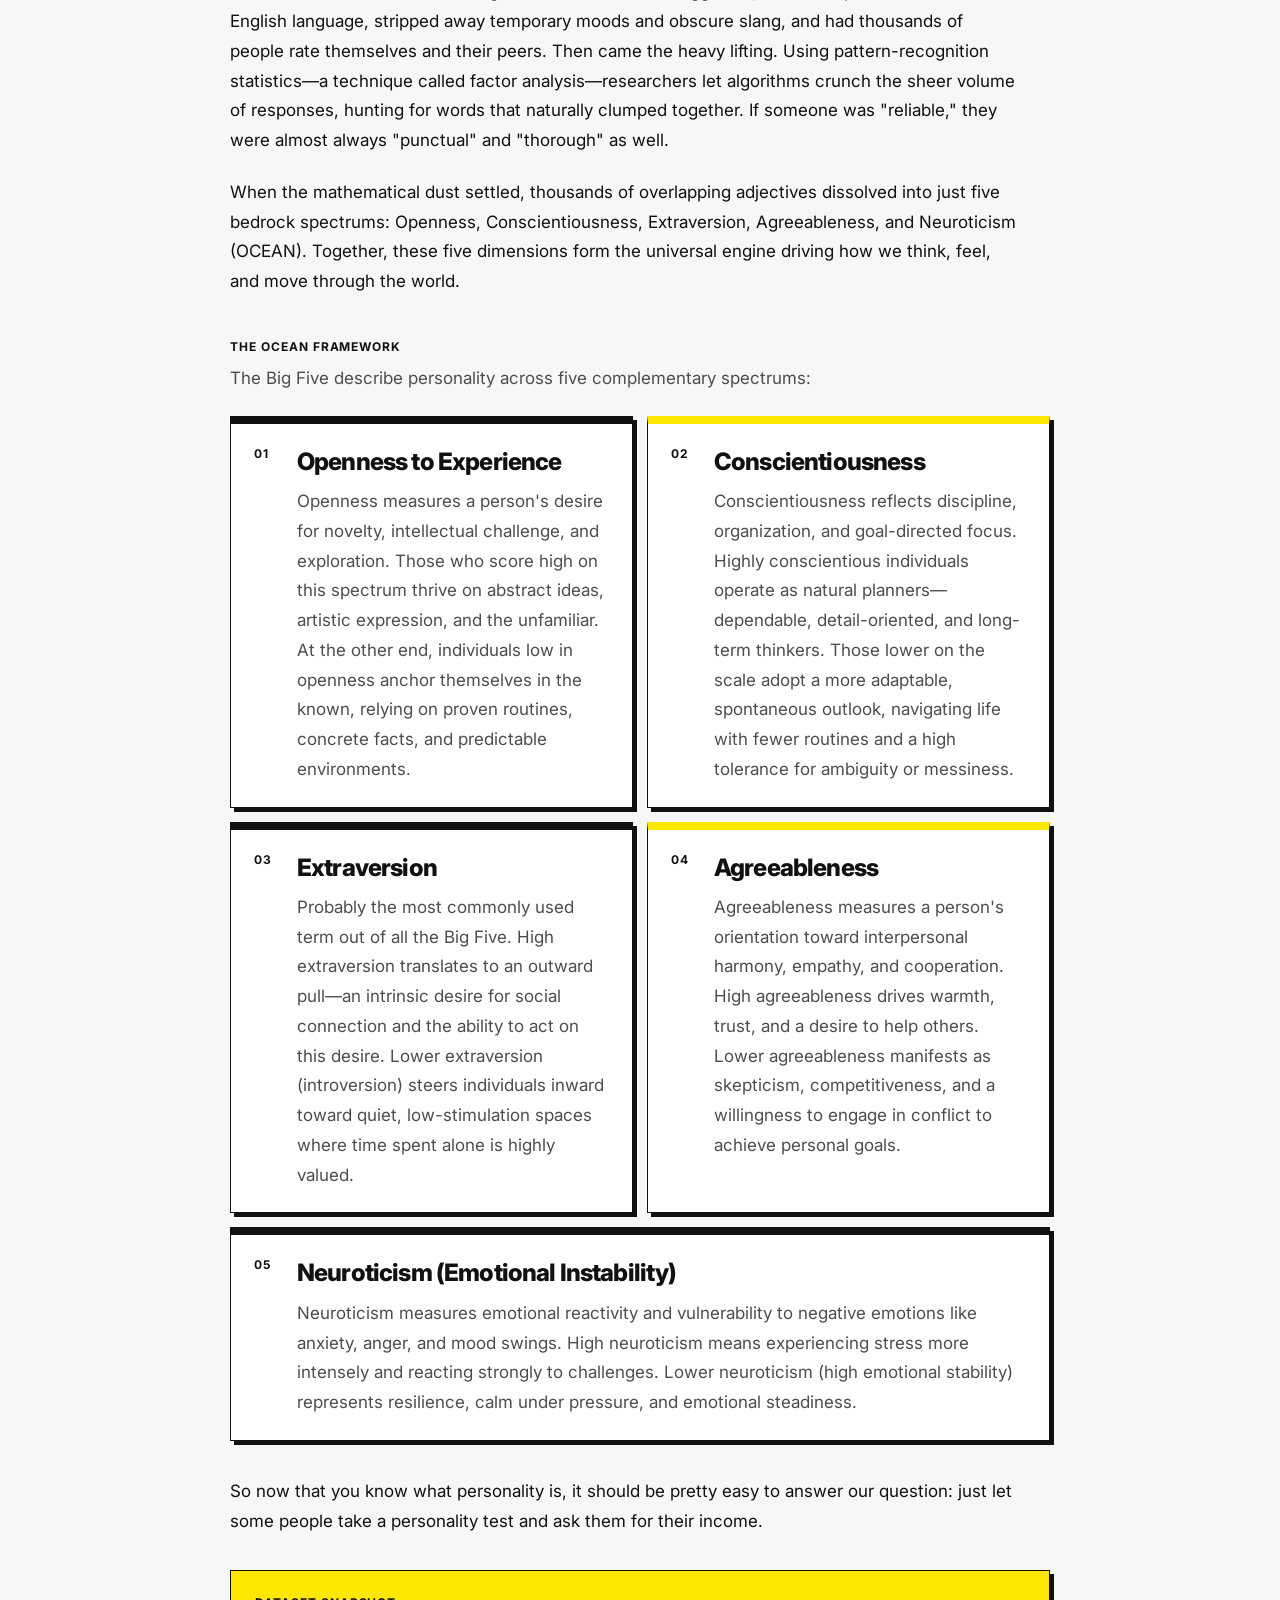
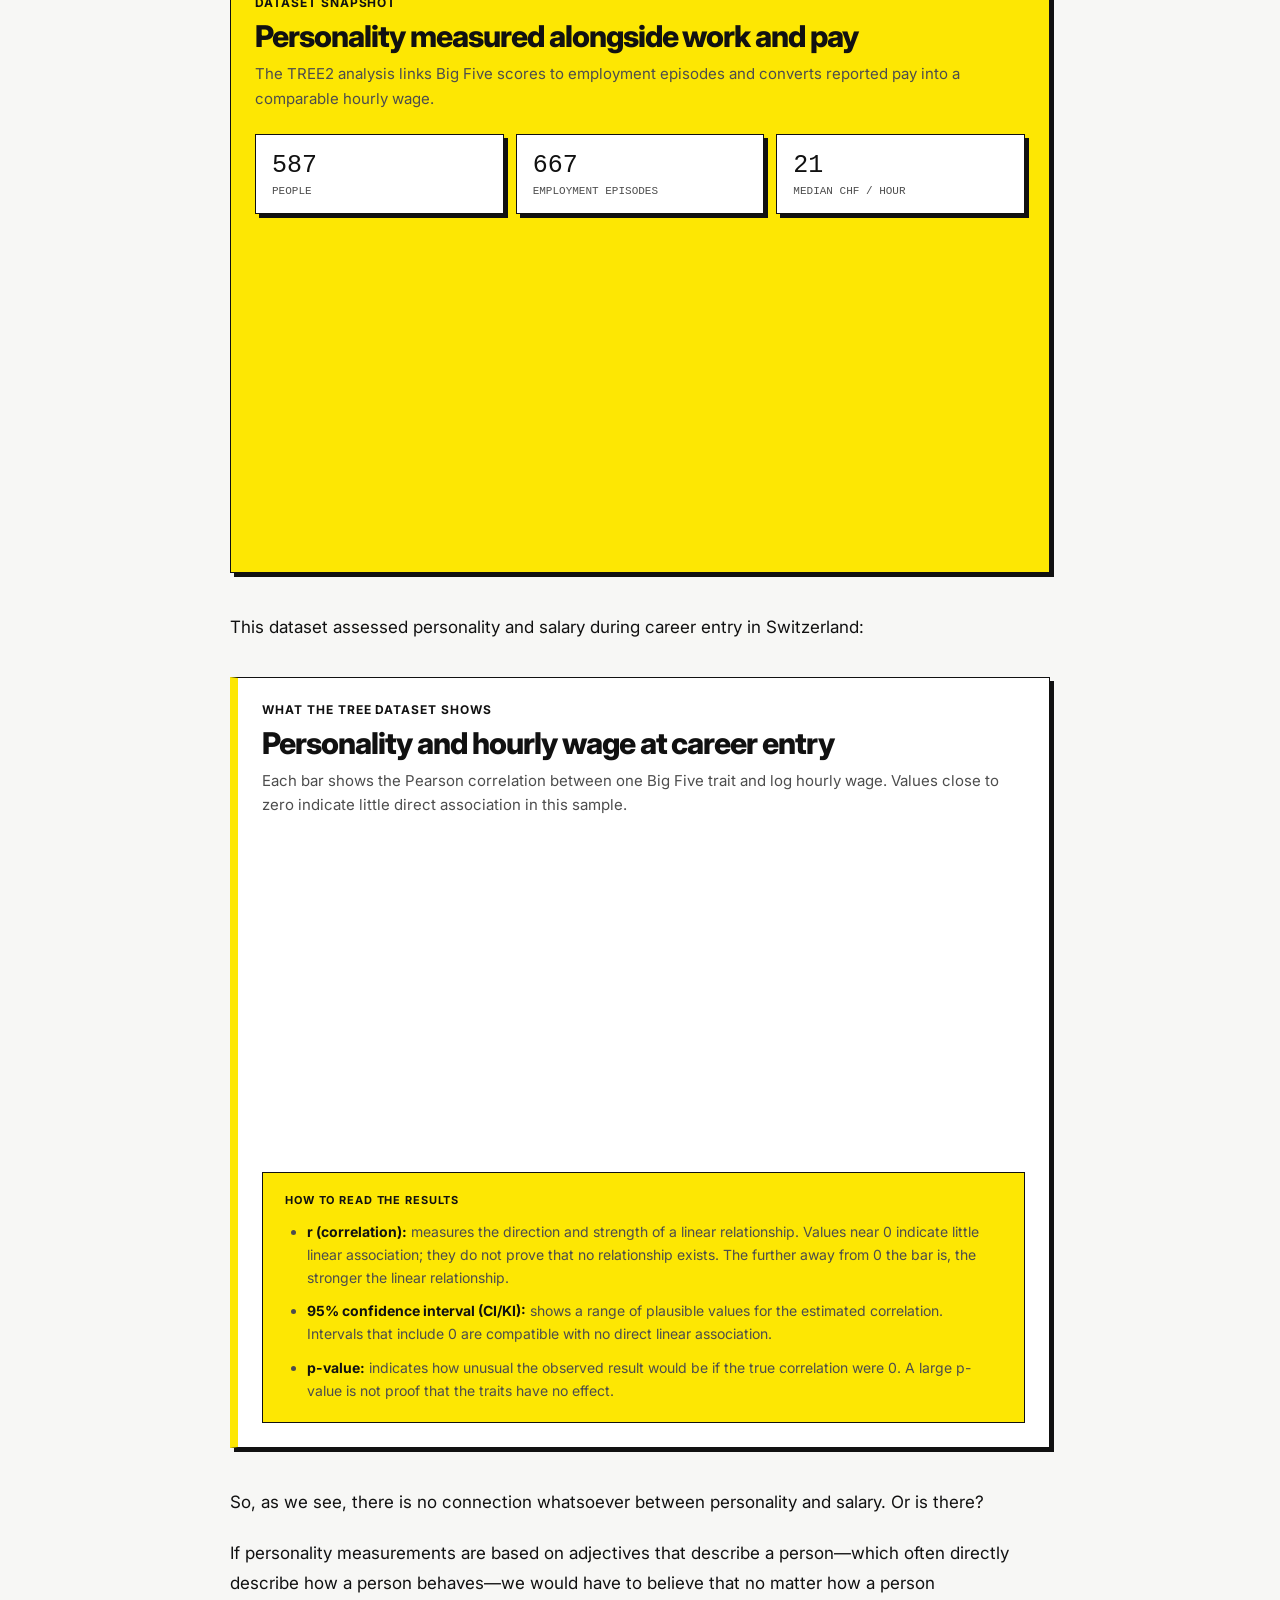
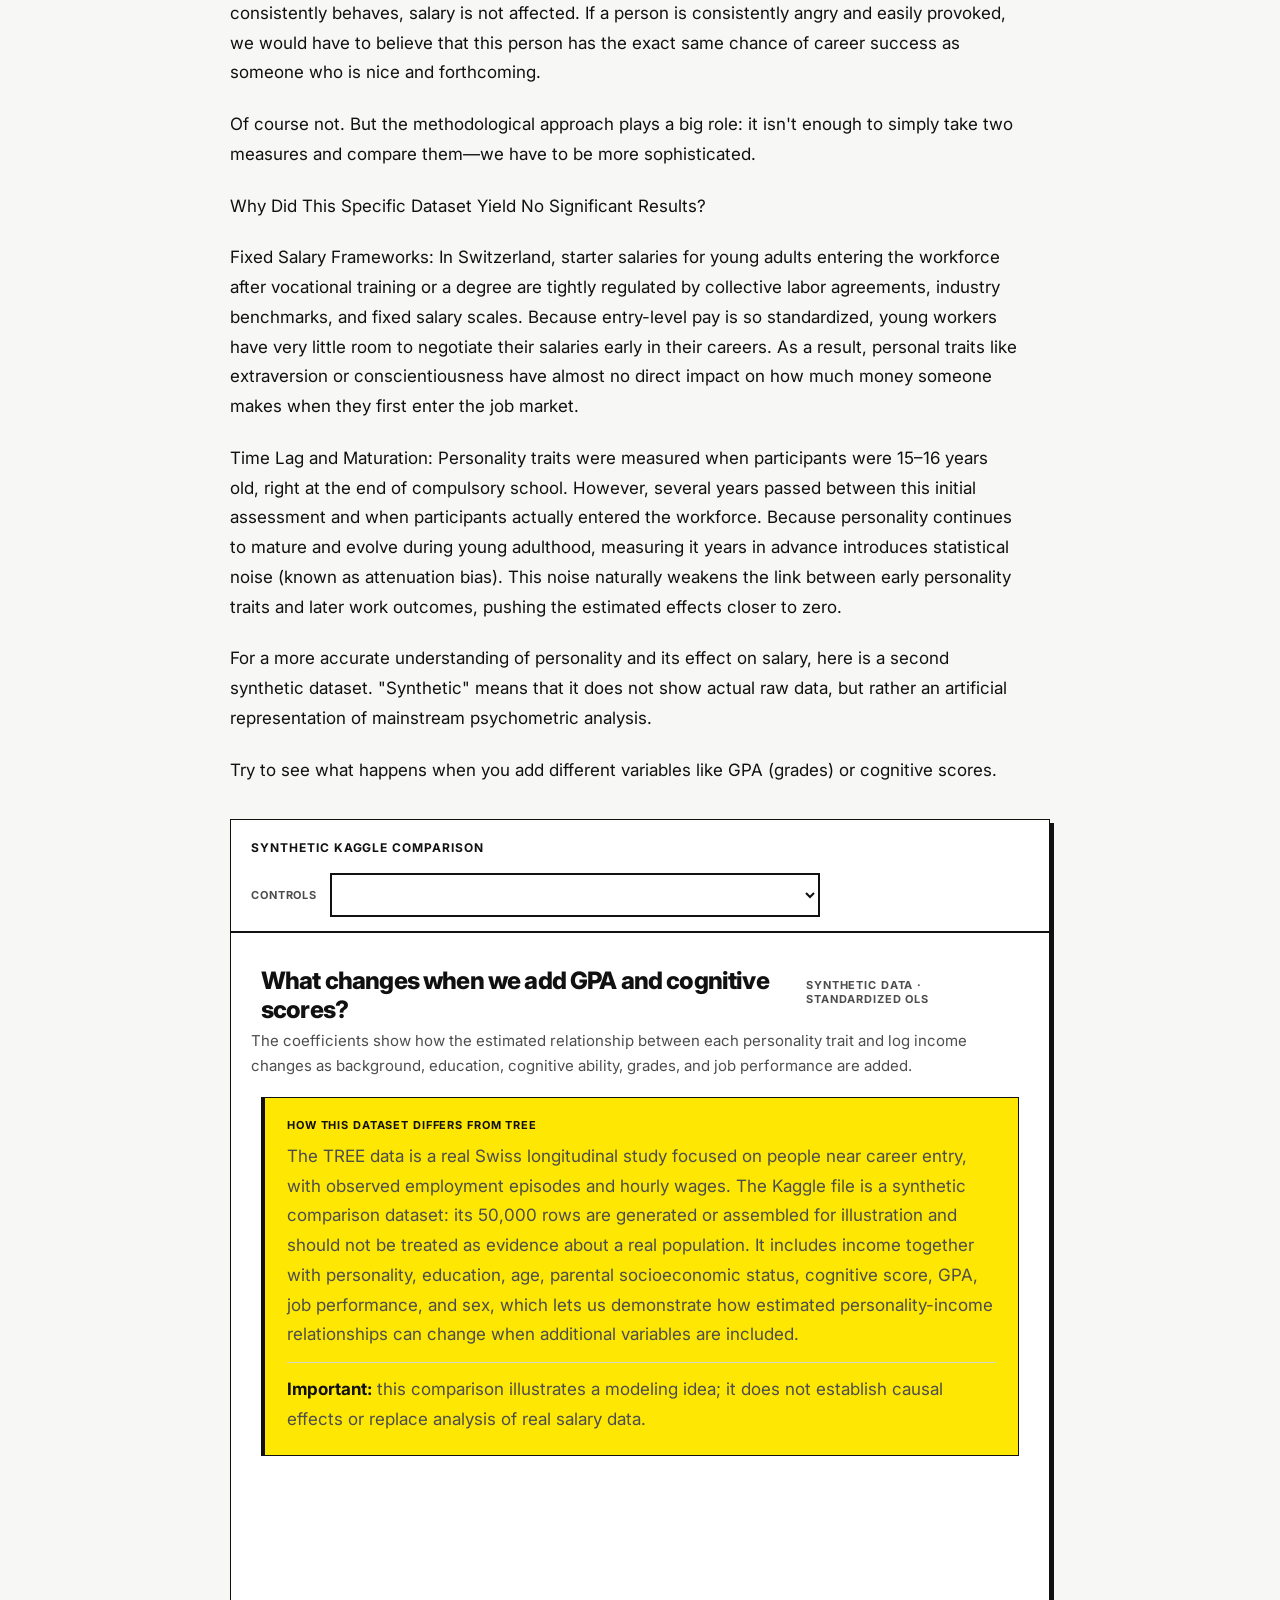
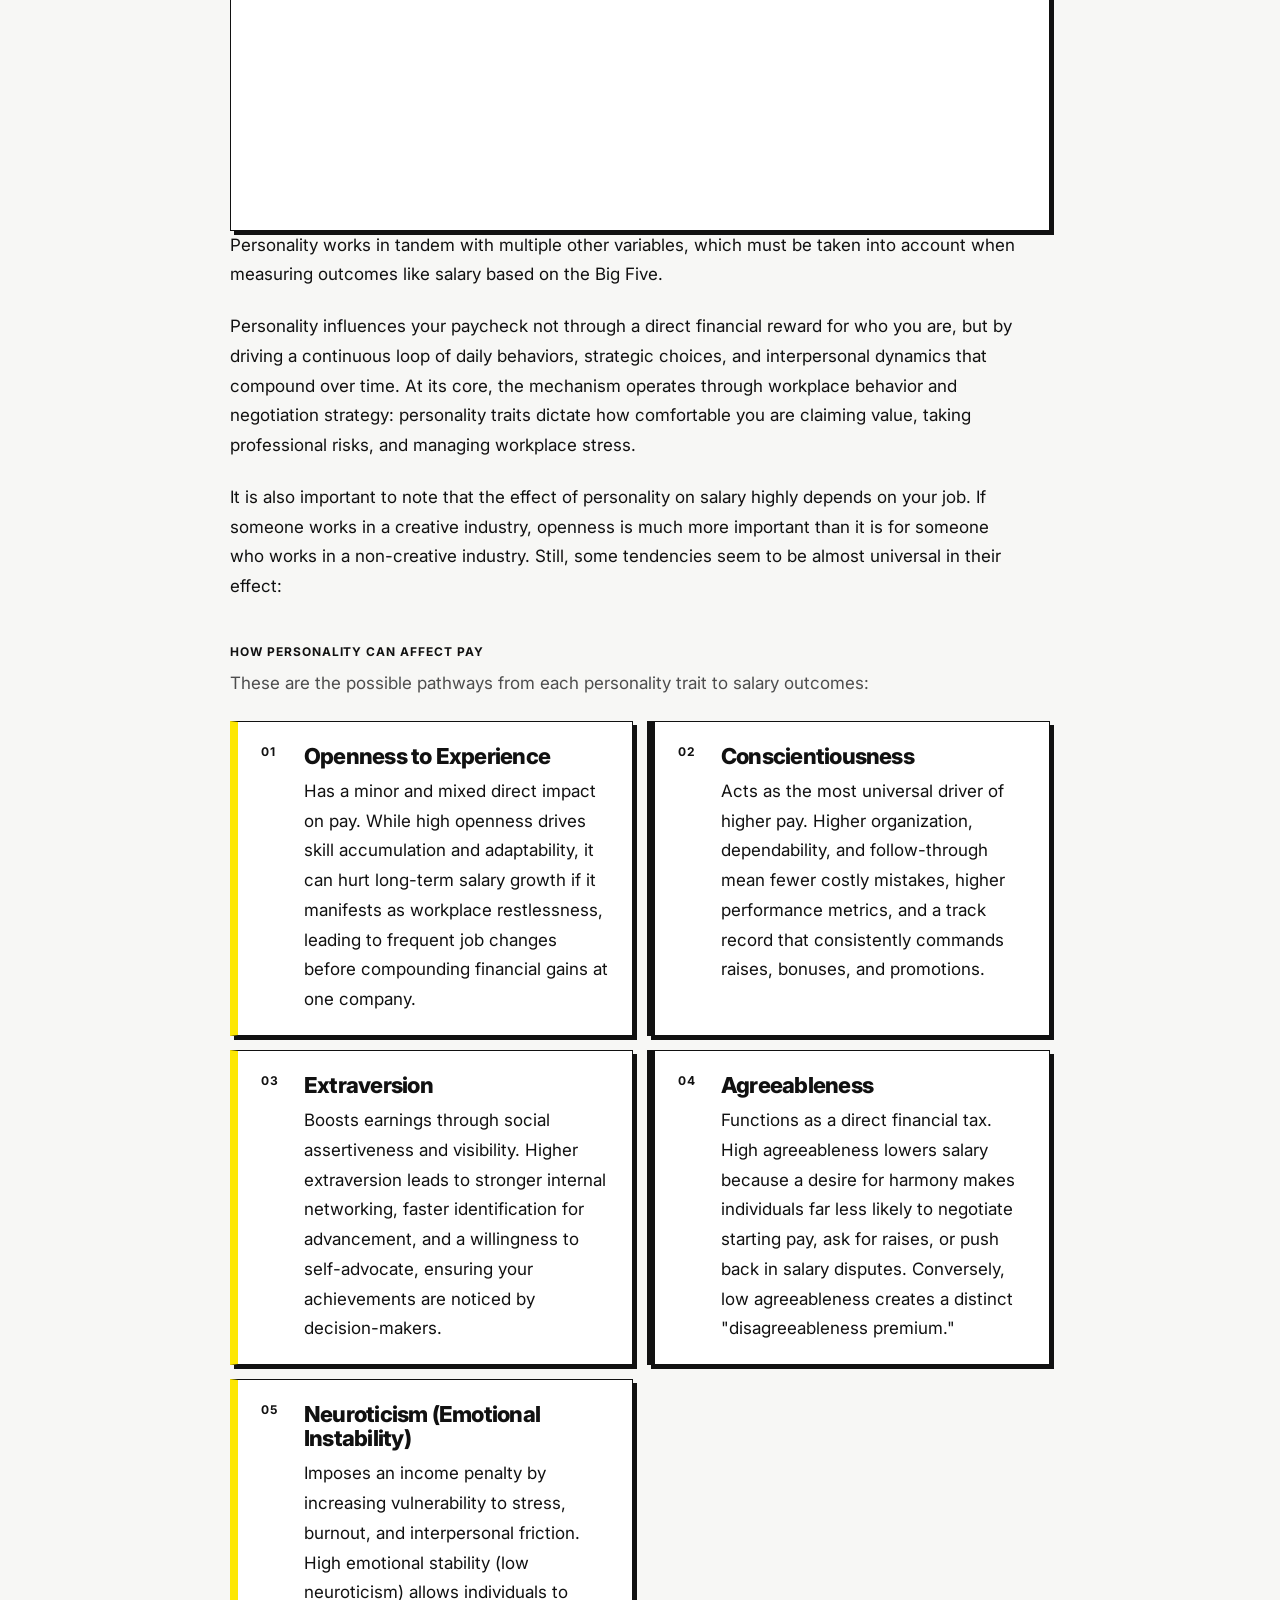
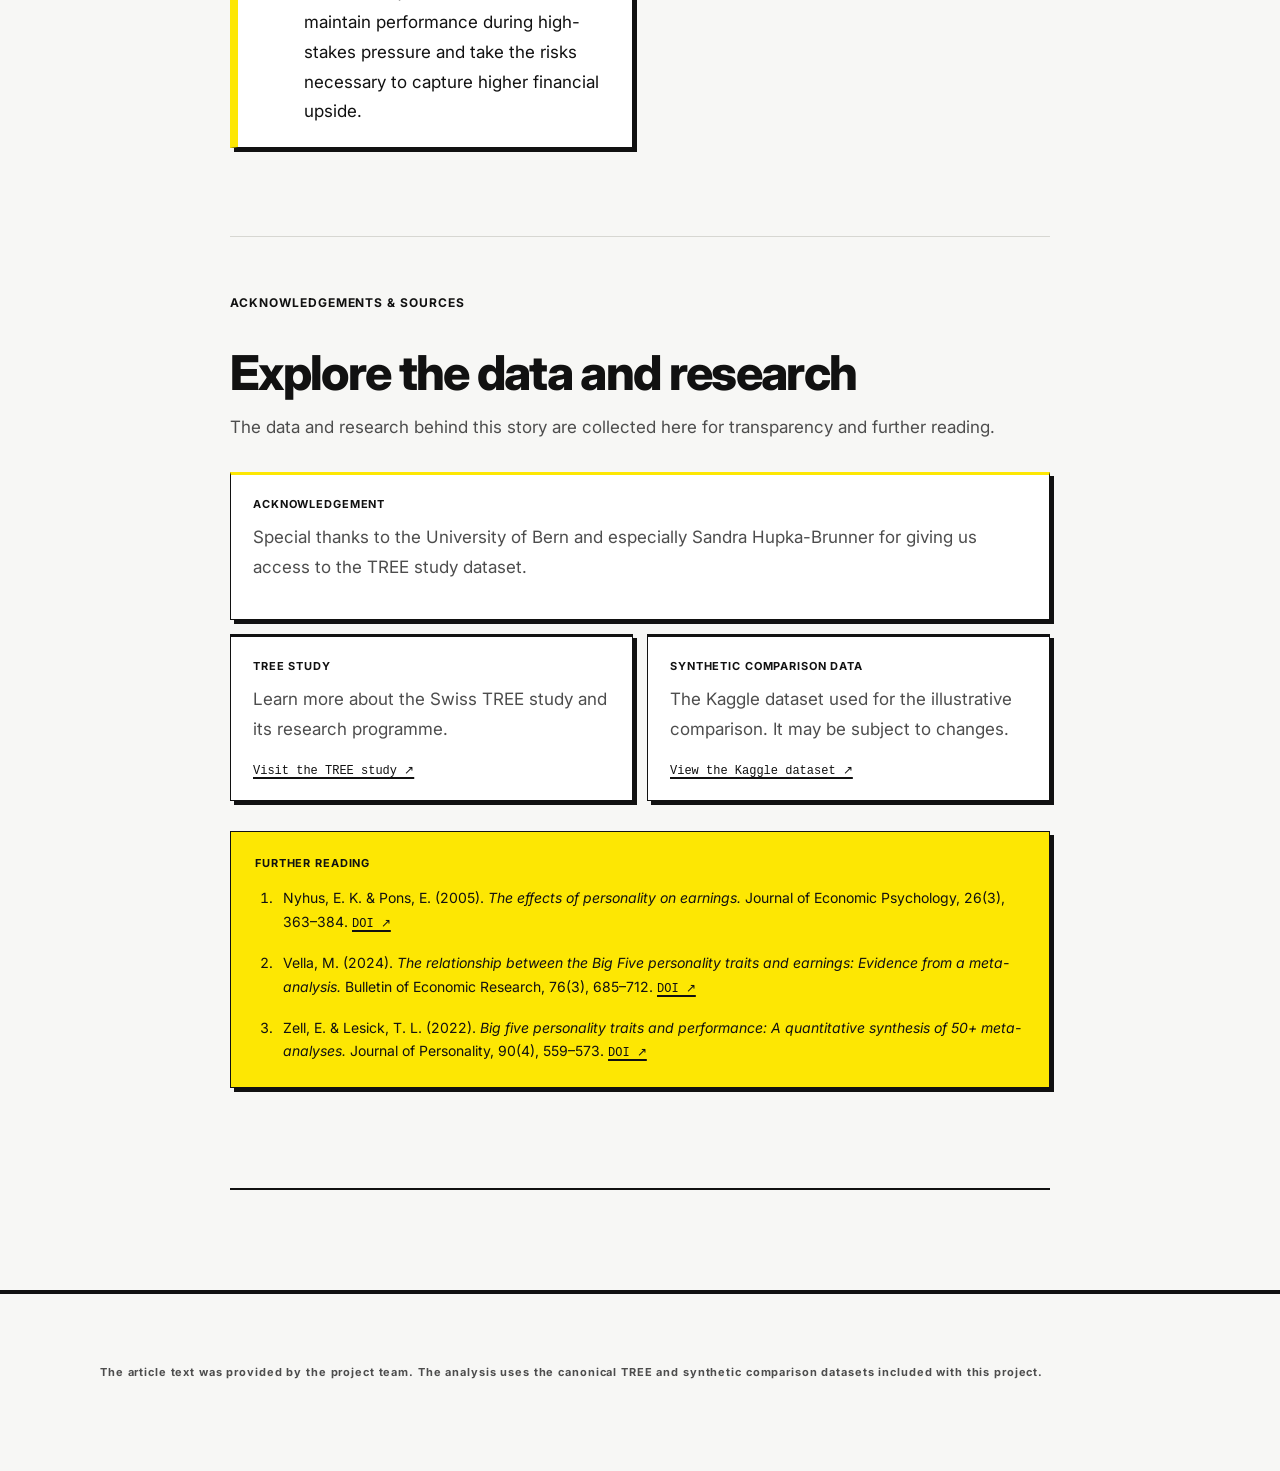
==== commit 5040f8a7: "Update v2" ====
--- a/docs/index.html
+++ b/docs/index.html
@@ -7,7 +7,7 @@
 <link rel="stylesheet" href="styles.css"><script src="https://cdn.plot.ly/plotly-3.0.1.min.js"></script>
 </head><body>
 <nav class="topbar" aria-label="Story navigation">
-  <a class="brand" href="#top" style="color:inherit;text-decoration:none">Paycheck / Personality</a>
+  <a class="brand" href="#top" style="color:inherit;text-decoration:none"><img src="img/fhnw-logo.png" alt="FHNW" /> <span>Paycheck / Personality</span></a>
   <div class="nav"><a href="#article">Article</a><a href="#sources">Sources</a></div>
 </nav>
 
@@ -36,7 +36,7 @@
 <p>So now that you know what personality is, it should be pretty easy to answer our question: just let some people take a personality test and ask them for their income.</p>
 <div class="dataset-overview"><div class="section-tag">Dataset snapshot</div><h3>Personality measured alongside work and pay</h3><p class="visualization-caption">The TREE2 analysis links Big Five scores to employment episodes and converts reported pay into a comparable hourly wage.</p><div class="dataset-metrics"><div><strong id="overview-people">—</strong><span>people</span></div><div><strong id="overview-episodes">—</strong><span>employment episodes</span></div><div><strong id="overview-wage">—</strong><span>median CHF / hour</span></div></div><div id="overview-wage-chart" class="inline-chart" role="img" aria-label="Distribution of hourly wages in the TREE dataset"></div></div>
 <p>This dataset assessed personality and salary during career entry in Switzerland:</p>
-<div class="inline-visualization"><div class="section-tag">What the TREE dataset shows</div><h3>Personality and hourly wage at career entry</h3><p class="visualization-caption">Each bar shows the Pearson correlation between one Big Five trait and log hourly wage. Values close to zero indicate little direct association in this sample.</p><div id="tree-inline-chart" class="inline-chart" role="img" aria-label="TREE dataset visualization of personality correlations with log hourly wage"></div><div id="tree-inline-table" class="table-wrap"></div><div class="methods-note"><div class="source-card-label">How to read the results</div><ul><li><strong>r (correlation):</strong> measures the direction and strength of a linear relationship. Values near 0 indicate little linear association; they do not prove that no relationship exists.</li><li><strong>95% confidence interval (CI/KI):</strong> shows a range of plausible values for the estimated correlation. Intervals that include 0 are compatible with no direct linear association.</li><li><strong>p-value:</strong> indicates how unusual the observed result would be if the true correlation were 0. A large p-value is not proof that the traits have no effect.</li></ul></div></div>
+<div class="inline-visualization"><div class="section-tag">What the TREE dataset shows</div><h3>Personality and hourly wage at career entry</h3><p class="visualization-caption">Each bar shows the Pearson correlation between one Big Five trait and log hourly wage. Values close to zero indicate little direct association in this sample.</p><div id="tree-inline-chart" class="inline-chart" role="img" aria-label="TREE dataset visualization of personality correlations with log hourly wage"></div><div id="tree-inline-table" class="table-wrap"></div><div class="methods-note"><div class="source-card-label">How to read the results</div><ul><li><strong>r (correlation):</strong> measures the direction and strength of a linear relationship. Values near 0 indicate little linear association; they do not prove that no relationship exists. The further away from 0 the bar is, the stronger the linear relationship.</li><li><strong>95% confidence interval (CI/KI):</strong> shows a range of plausible values for the estimated correlation. Intervals that include 0 are compatible with no direct linear association.</li><li><strong>p-value:</strong> indicates how unusual the observed result would be if the true correlation were 0. A large p-value is not proof that the traits have no effect.</li></ul></div></div>
 <p>So, as we see, there is no connection whatsoever between personality and salary. Or is there?</p>
 <p>If personality measurements are based on adjectives that describe a person—which often directly describe how a person behaves—we would have to believe that no matter how a person consistently behaves, salary is not affected. If a person is consistently angry and easily provoked, we would have to believe that this person has the exact same chance of career success as someone who is nice and forthcoming.</p>
 <p>Of course not. But the methodological approach plays a big role: it isn&#x27;t enough to simply take two measures and compare them—we have to be more sophisticated.</p>
--- a/docs/styles.css
+++ b/docs/styles.css
@@ -131,7 +131,8 @@
 a { color: var(--ink); text-decoration-thickness: 2px; text-underline-offset: 3px; }
 .topbar { padding-top: 14px; padding-bottom: 14px; background: rgba(247,247,245,.96); border-bottom: 2px solid var(--ink); }
 .brand, .nav, .eyebrow, .section-tag, .source-note, .chart-title span, .control-row label, .trait-number, .source-card-label { font-family: Inter, Arial, sans-serif; font-weight: 700; letter-spacing: .08em; }
-.brand { letter-spacing: .02em; }
+.brand { display: inline-flex; align-items: center; gap: 12px; letter-spacing: .02em; }
+.brand img { display: block; width: 36px; height: 36px; object-fit: contain; }
 .nav a { color: var(--ink); }
 .nav a:hover { color: var(--ink); background: var(--lime); }
 .hero { min-height: 600px; color: var(--ink); background: var(--lime); padding-top: 82px; padding-bottom: 82px; }
@@ -164,4 +165,4 @@
 .foot { border-top: 2px solid var(--ink); }
 .narrative-kaggle .control-row { position: sticky; top: 58px; z-index: 10; margin: 0 -20px 24px; padding: 18px 20px 14px; background: rgba(255,255,255,.97); border-bottom: 2px solid var(--ink); }
 .narrative-kaggle .control-row select { flex: 1 1 245px; max-width: 490px; }
-@media (max-width: 760px) { .hero { min-height: 520px; } .trait-card, .salary-trait-card, .source-card, .dataset-metrics div, .chart-card, .inline-visualization, .dataset-overview, .reading-list { box-shadow: 3px 3px 0 var(--ink); } }
+@media (max-width: 760px) { .hero { min-height: 520px; } .brand { gap: 8px; } .brand img { width: 30px; height: 30px; } .trait-card, .salary-trait-card, .source-card, .dataset-metrics div, .chart-card, .inline-visualization, .dataset-overview, .reading-list { box-shadow: 3px 3px 0 var(--ink); } }
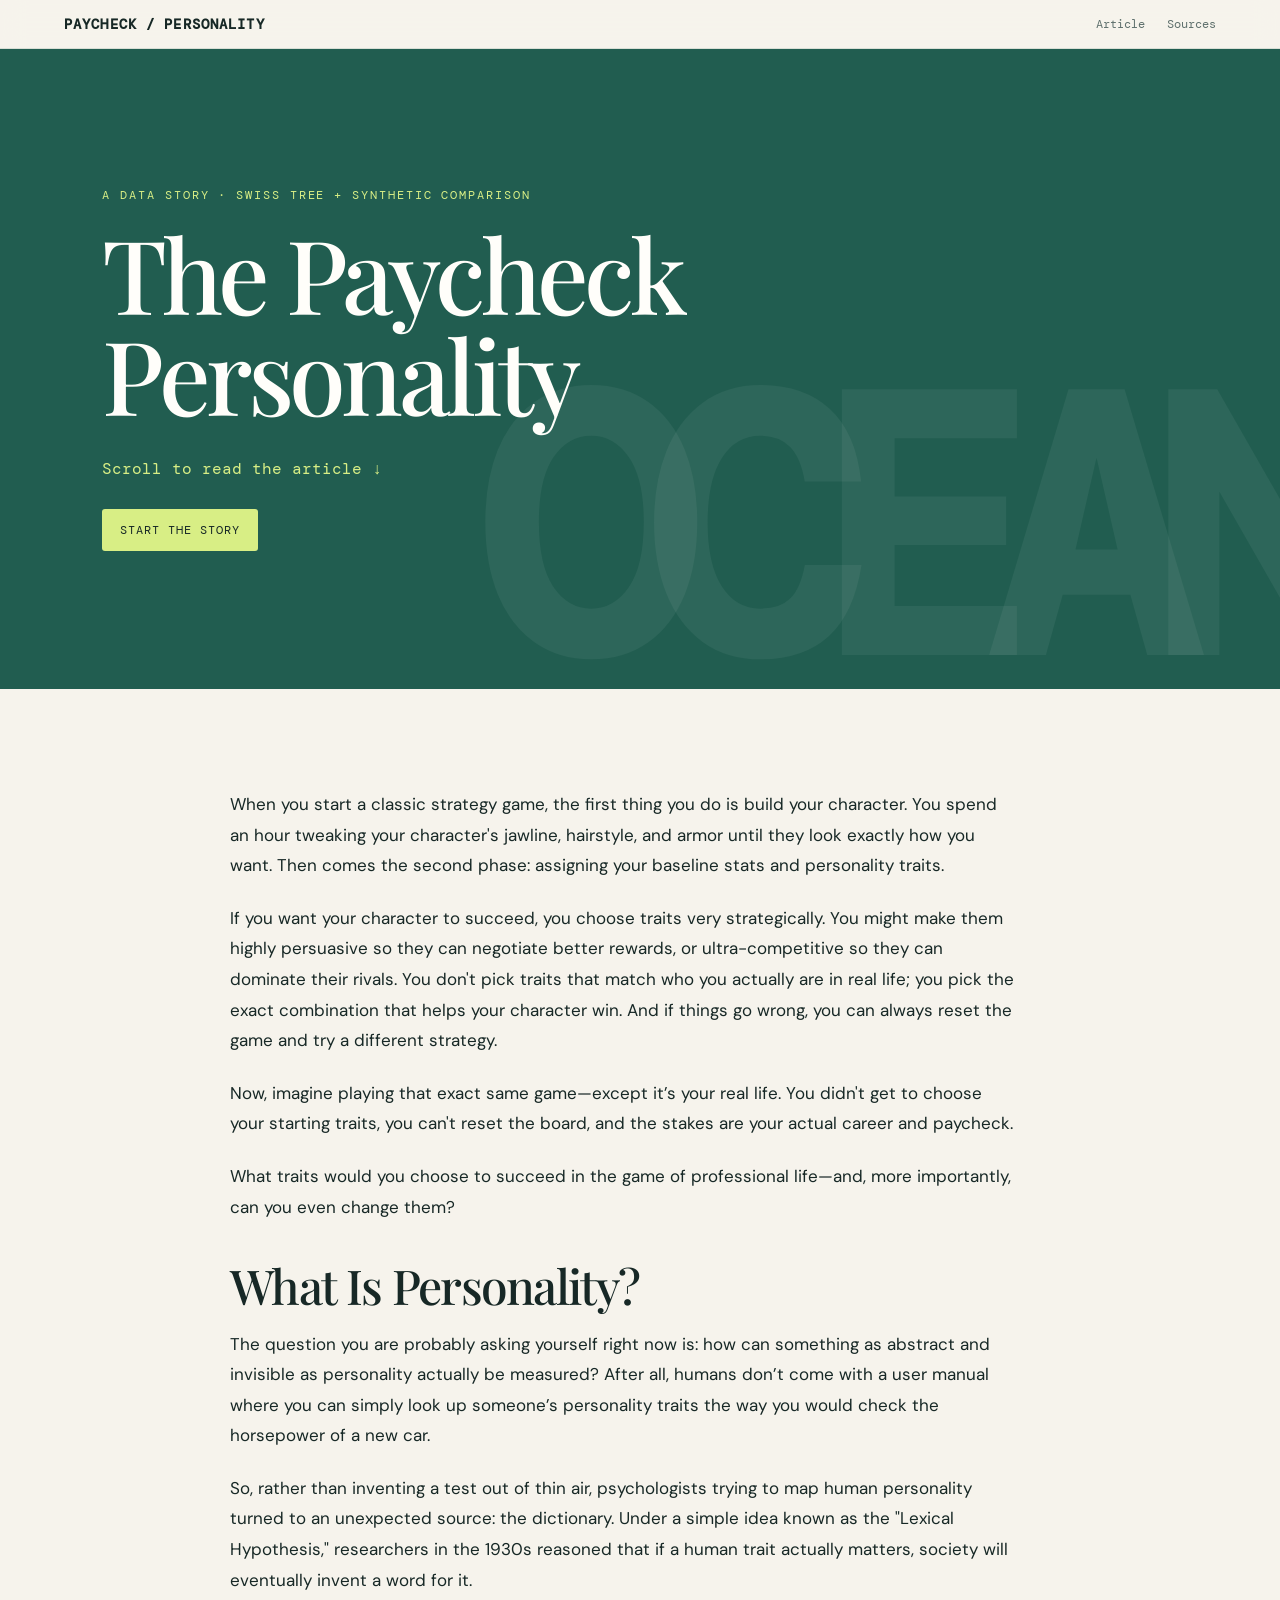
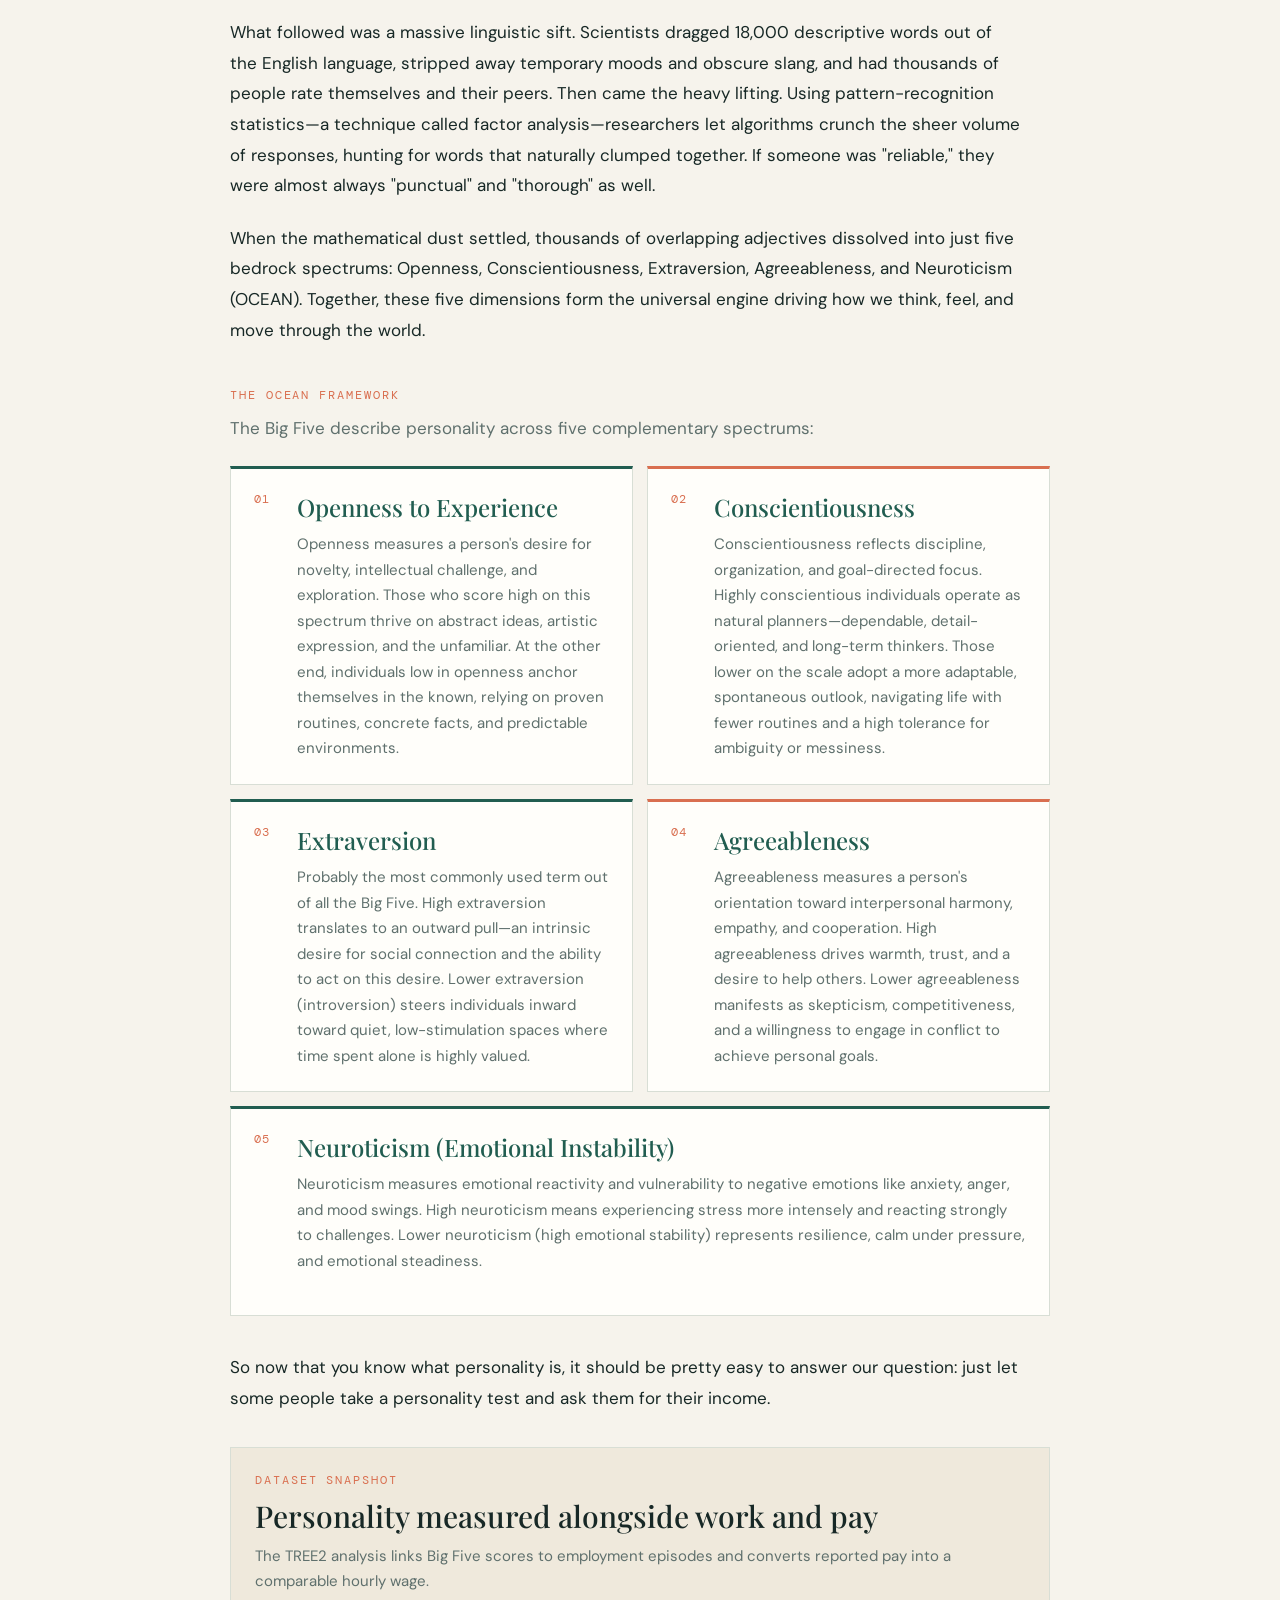
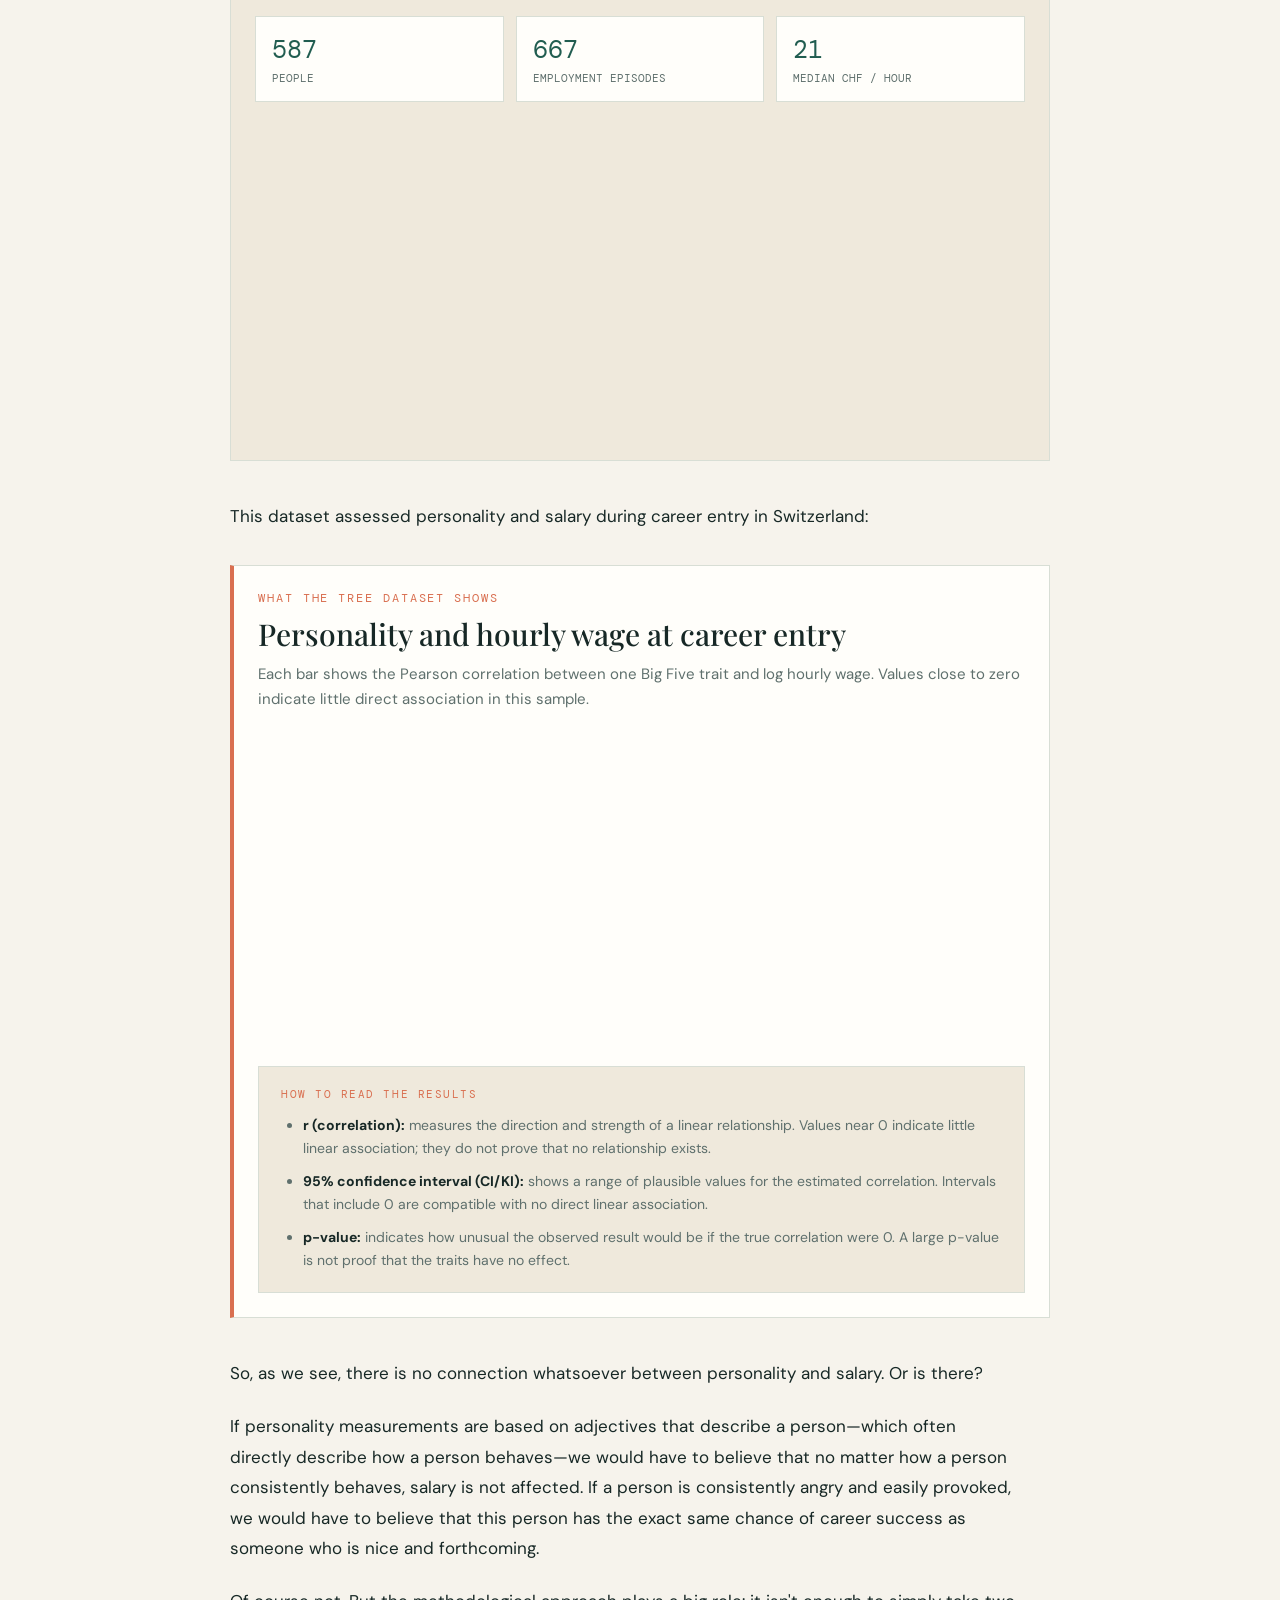
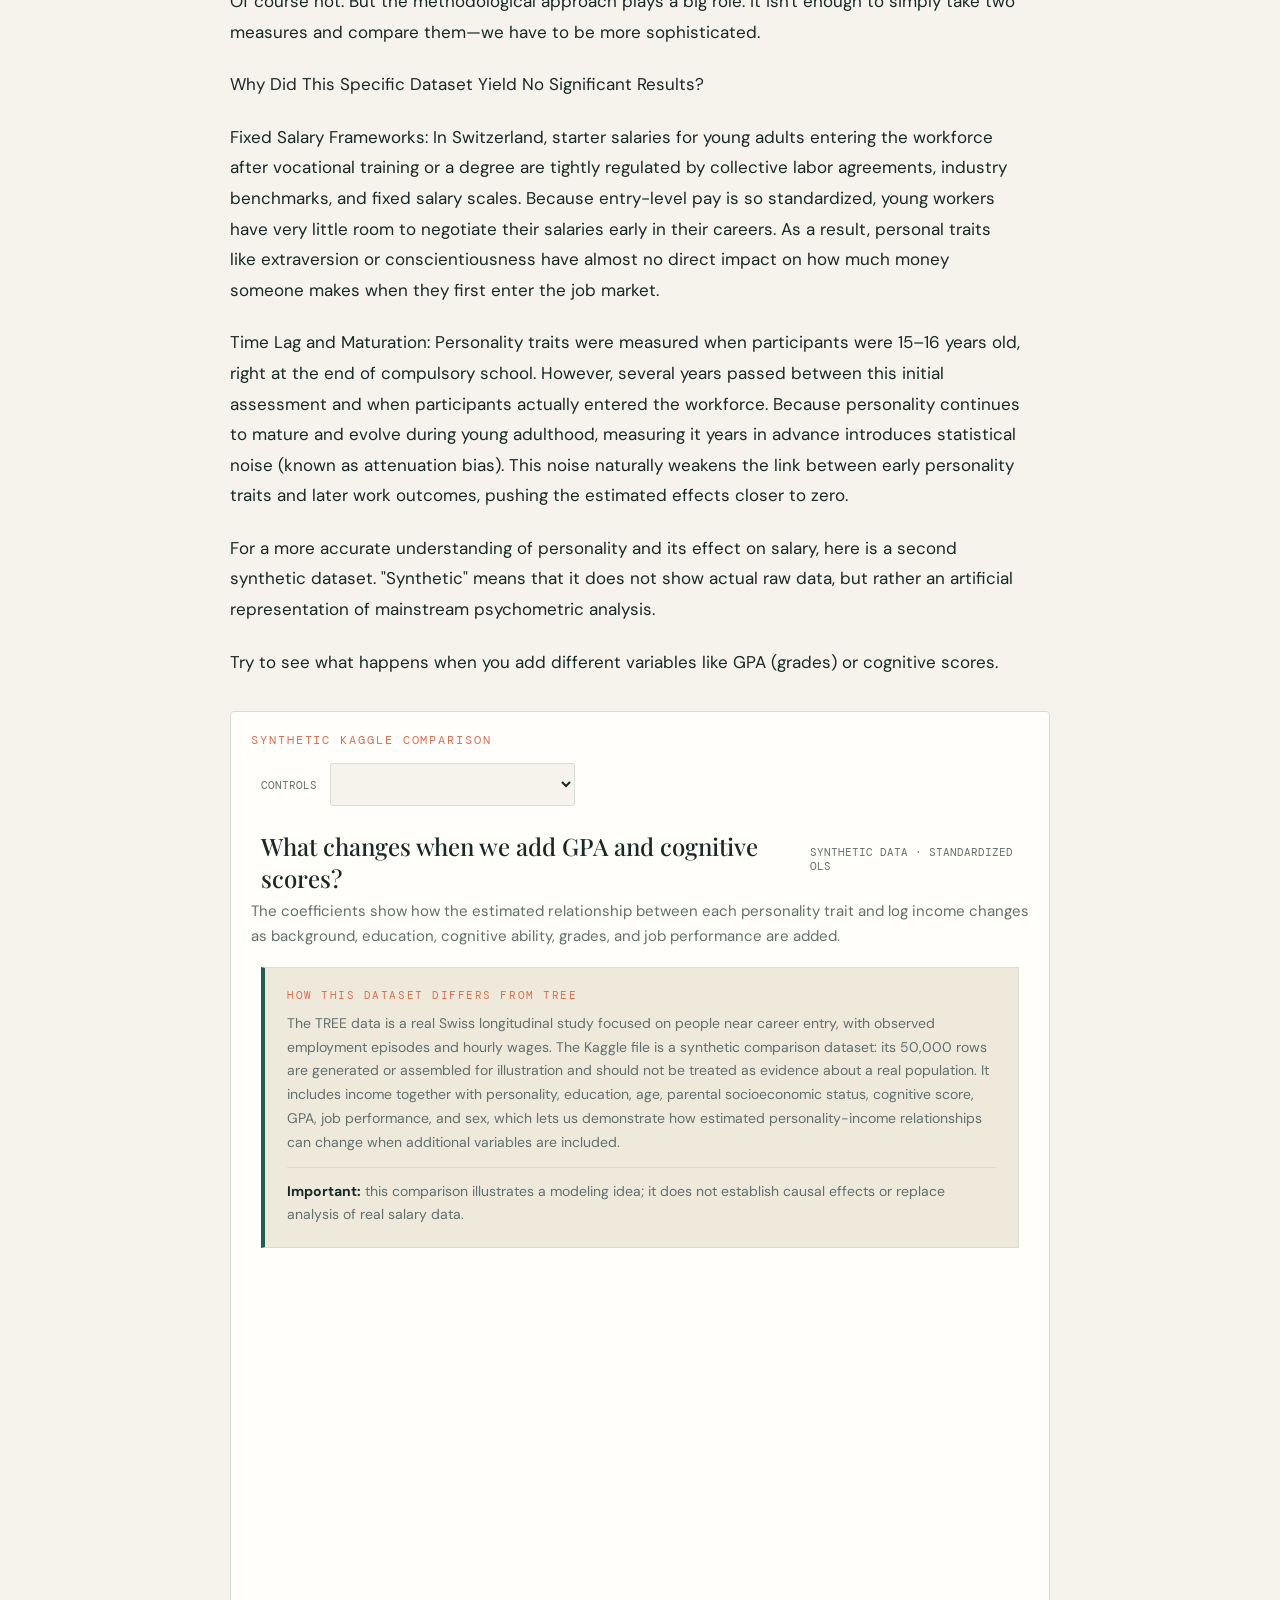
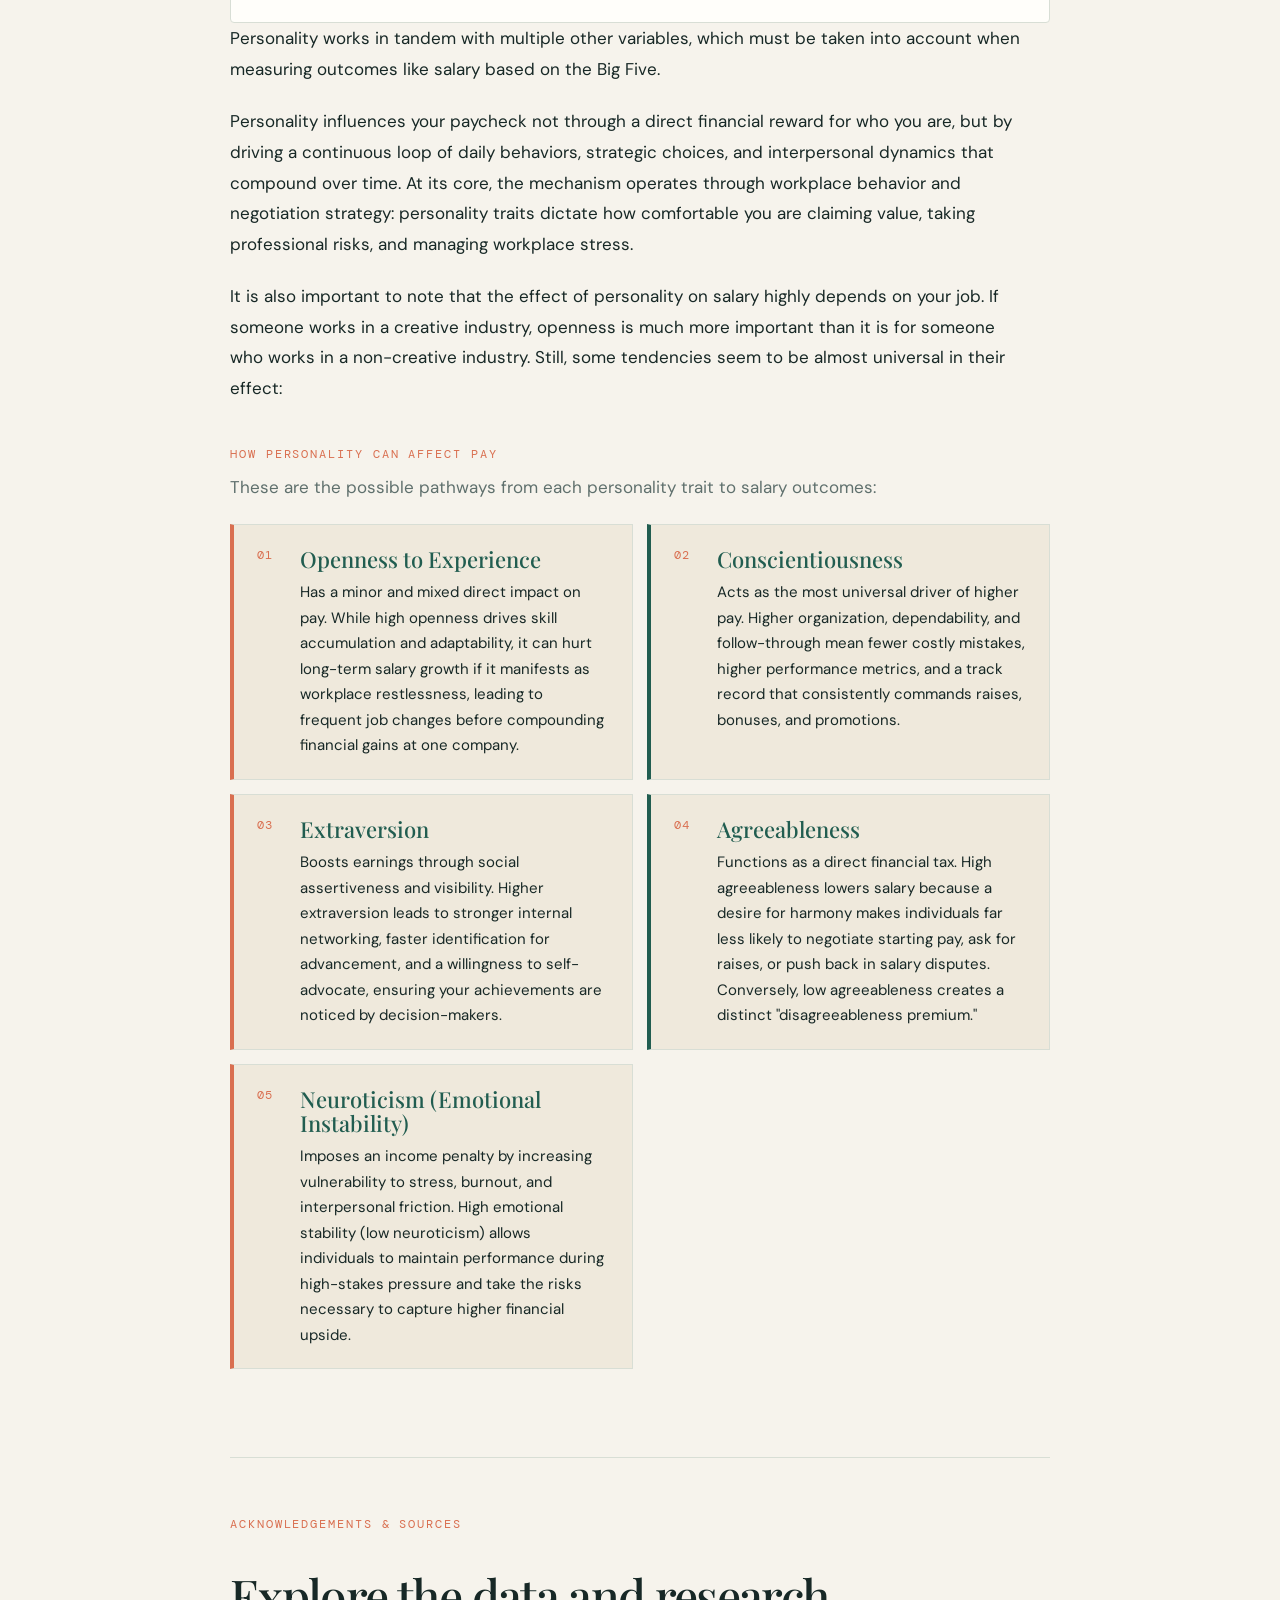
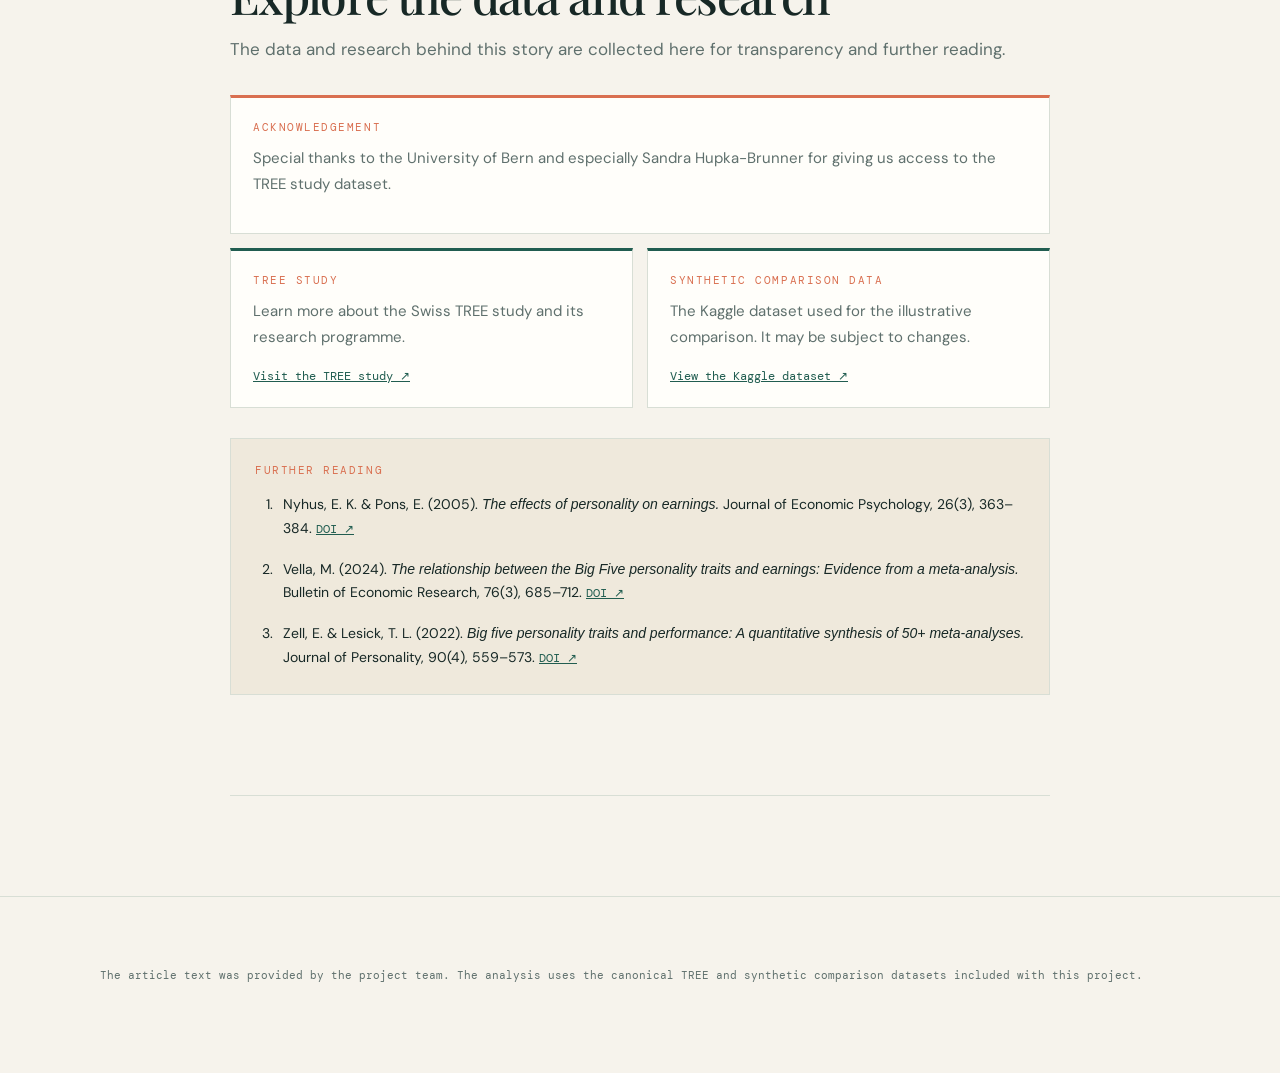
==== commit e751eb46: "Last chnages before submit - Removing Quarto Dependencies" ====
--- a/docs/index.html
+++ b/docs/index.html
@@ -3,11 +3,11 @@
 <meta name="description" content="An interactive story about personality and income using TREE and synthetic comparison data.">
 <title>The Paycheck Personality</title>
 <link rel="preconnect" href="https://fonts.googleapis.com"><link rel="preconnect" href="https://fonts.gstatic.com" crossorigin>
-<link href="https://fonts.googleapis.com/css2?family=Inter:wght@400;500;600;700;800;900&display=swap" rel="stylesheet">
+<link href="https://fonts.googleapis.com/css2?family=DM+Mono:wght@400;500&family=DM+Sans:wght@400;500;600;700&family=Playfair+Display:wght@500;600;700&display=swap" rel="stylesheet">
 <link rel="stylesheet" href="styles.css"><script src="https://cdn.plot.ly/plotly-3.0.1.min.js"></script>
 </head><body>
 <nav class="topbar" aria-label="Story navigation">
-  <a class="brand" href="#top" style="color:inherit;text-decoration:none"><img src="img/fhnw-logo.png" alt="FHNW" /> <span>Paycheck / Personality</span></a>
+  <a class="brand" href="#top" style="color:inherit;text-decoration:none">Paycheck / Personality</a>
   <div class="nav"><a href="#article">Article</a><a href="#sources">Sources</a></div>
 </nav>
 
@@ -36,7 +36,7 @@
 <p>So now that you know what personality is, it should be pretty easy to answer our question: just let some people take a personality test and ask them for their income.</p>
 <div class="dataset-overview"><div class="section-tag">Dataset snapshot</div><h3>Personality measured alongside work and pay</h3><p class="visualization-caption">The TREE2 analysis links Big Five scores to employment episodes and converts reported pay into a comparable hourly wage.</p><div class="dataset-metrics"><div><strong id="overview-people">—</strong><span>people</span></div><div><strong id="overview-episodes">—</strong><span>employment episodes</span></div><div><strong id="overview-wage">—</strong><span>median CHF / hour</span></div></div><div id="overview-wage-chart" class="inline-chart" role="img" aria-label="Distribution of hourly wages in the TREE dataset"></div></div>
 <p>This dataset assessed personality and salary during career entry in Switzerland:</p>
-<div class="inline-visualization"><div class="section-tag">What the TREE dataset shows</div><h3>Personality and hourly wage at career entry</h3><p class="visualization-caption">Each bar shows the Pearson correlation between one Big Five trait and log hourly wage. Values close to zero indicate little direct association in this sample.</p><div id="tree-inline-chart" class="inline-chart" role="img" aria-label="TREE dataset visualization of personality correlations with log hourly wage"></div><div id="tree-inline-table" class="table-wrap"></div><div class="methods-note"><div class="source-card-label">How to read the results</div><ul><li><strong>r (correlation):</strong> measures the direction and strength of a linear relationship. Values near 0 indicate little linear association; they do not prove that no relationship exists. The further away from 0 the bar is, the stronger the linear relationship.</li><li><strong>95% confidence interval (CI/KI):</strong> shows a range of plausible values for the estimated correlation. Intervals that include 0 are compatible with no direct linear association.</li><li><strong>p-value:</strong> indicates how unusual the observed result would be if the true correlation were 0. A large p-value is not proof that the traits have no effect.</li></ul></div></div>
+<div class="inline-visualization"><div class="section-tag">What the TREE dataset shows</div><h3>Personality and hourly wage at career entry</h3><p class="visualization-caption">Each bar shows the Pearson correlation between one Big Five trait and log hourly wage. Values close to zero indicate little direct association in this sample.</p><div id="tree-inline-chart" class="inline-chart" role="img" aria-label="TREE dataset visualization of personality correlations with log hourly wage"></div><div id="tree-inline-table" class="table-wrap"></div><div class="methods-note"><div class="source-card-label">How to read the results</div><ul><li><strong>r (correlation):</strong> measures the direction and strength of a linear relationship. Values near 0 indicate little linear association; they do not prove that no relationship exists.</li><li><strong>95% confidence interval (CI/KI):</strong> shows a range of plausible values for the estimated correlation. Intervals that include 0 are compatible with no direct linear association.</li><li><strong>p-value:</strong> indicates how unusual the observed result would be if the true correlation were 0. A large p-value is not proof that the traits have no effect.</li></ul></div></div>
 <p>So, as we see, there is no connection whatsoever between personality and salary. Or is there?</p>
 <p>If personality measurements are based on adjectives that describe a person—which often directly describe how a person behaves—we would have to believe that no matter how a person consistently behaves, salary is not affected. If a person is consistently angry and easily provoked, we would have to believe that this person has the exact same chance of career success as someone who is nice and forthcoming.</p>
 <p>Of course not. But the methodological approach plays a big role: it isn&#x27;t enough to simply take two measures and compare them—we have to be more sophisticated.</p>
--- a/docs/styles.css
+++ b/docs/styles.css
@@ -115,54 +115,3 @@
 .foot h2 { color: var(--ink); font-size: 34px; }
 .foot a { display: block; width: fit-content; }
 @media (max-width: 760px) { .nav { gap: 10px; font-size: 10px; } .brand { font-size: 11px; } .trait-grid { grid-template-columns: repeat(2,1fr); } .trait:last-child { grid-column: span 2; } .trait-list { grid-template-columns: 1fr; } .trait-card:nth-child(5) { grid-column: auto; } .dataset-metrics { grid-template-columns: 1fr; } .source-grid { grid-template-columns: 1fr; } .source-card-wide { grid-column: auto; } .hero { min-height: 570px; padding-top: 70px; padding-bottom: 70px; } section { padding: 72px 0; } .stats { grid-template-columns: 1fr; } .chart-card { padding: 10px; } }
-
-/* FHNW styleguide alignment */
-:root {
-  --paper: #f7f7f5;
-  --ink: #111111;
-  --muted: #4d4d4d;
-  --line: #d7d7d2;
-  --green: #111111;
-  --lime: #fde703;
-  --coral: #111111;
-  --white: #ffffff;
-}
-body { background: var(--paper); color: var(--ink); font-family: Inter, Arial, sans-serif; }
-a { color: var(--ink); text-decoration-thickness: 2px; text-underline-offset: 3px; }
-.topbar { padding-top: 14px; padding-bottom: 14px; background: rgba(247,247,245,.96); border-bottom: 2px solid var(--ink); }
-.brand, .nav, .eyebrow, .section-tag, .source-note, .chart-title span, .control-row label, .trait-number, .source-card-label { font-family: Inter, Arial, sans-serif; font-weight: 700; letter-spacing: .08em; }
-.brand { display: inline-flex; align-items: center; gap: 12px; letter-spacing: .02em; }
-.brand img { display: block; width: 36px; height: 36px; object-fit: contain; }
-.nav a { color: var(--ink); }
-.nav a:hover { color: var(--ink); background: var(--lime); }
-.hero { min-height: 600px; color: var(--ink); background: var(--lime); padding-top: 82px; padding-bottom: 82px; }
-.hero::after { color: rgba(17,17,17,.08); font-family: Inter, Arial, sans-serif; font-weight: 900; }
-.eyebrow, .section-tag { color: var(--ink); }
-h1, h2, h3 { font-family: Inter, Arial, sans-serif; font-weight: 800; letter-spacing: -.035em; }
-h1 { font-size: clamp(48px, 8vw, 100px); line-height: .95; }
-.hero .prompt { color: var(--ink); font-family: Inter, Arial, sans-serif; font-weight: 700; }
-.hero-link { padding: 13px 20px; color: var(--white); background: var(--ink); border: 2px solid var(--ink); border-radius: 0; font-family: Inter, Arial, sans-serif; font-weight: 700; }
-.hero-link:hover { color: var(--ink); background: transparent; }
-section { border-bottom: 2px solid var(--ink); }
-.teammate-copy p { font-size: 17px; line-height: 1.75; }
-.trait-card, .salary-trait-card, .source-card, .dataset-metrics div, .chart-card, .inline-visualization, .dataset-overview, .reading-list { border-color: var(--ink); border-radius: 0; box-shadow: 4px 4px 0 var(--ink); }
-.trait-card { border-top: 8px solid var(--ink); }
-.trait-card:nth-child(2n), .source-card-wide { border-top-color: var(--lime); }
-.trait-card h3, .salary-trait-card h3 { color: var(--ink); }
-.salary-trait-card { border-left: 8px solid var(--lime); background: var(--white); }
-.salary-trait-card:nth-child(2n) { border-left-color: var(--ink); }
-.trait-number, .source-card-label { color: var(--ink); }
-.inline-visualization { border-left: 8px solid var(--lime); }
-.dataset-overview, .methods-note, .dataset-explainer, .reading-list { background: var(--lime); border-color: var(--ink); }
-.dataset-metrics strong { color: var(--ink); }
-.stat { background: var(--ink); }
-.stat .number { color: var(--lime); }
-.chart-card { background: var(--white); }
-select { border: 2px solid var(--ink); border-radius: 0; background: var(--white); font-family: Inter, Arial, sans-serif; }
-select:focus { outline: 3px solid var(--lime); outline-offset: 2px; }
-.table-wrap th { color: var(--ink); }
-.table-wrap td, .table-wrap th { border-bottom-color: var(--ink); }
-.foot { border-top: 2px solid var(--ink); }
-.narrative-kaggle .control-row { position: sticky; top: 58px; z-index: 10; margin: 0 -20px 24px; padding: 18px 20px 14px; background: rgba(255,255,255,.97); border-bottom: 2px solid var(--ink); }
-.narrative-kaggle .control-row select { flex: 1 1 245px; max-width: 490px; }
-@media (max-width: 760px) { .hero { min-height: 520px; } .brand { gap: 8px; } .brand img { width: 30px; height: 30px; } .trait-card, .salary-trait-card, .source-card, .dataset-metrics div, .chart-card, .inline-visualization, .dataset-overview, .reading-list { box-shadow: 3px 3px 0 var(--ink); } }
